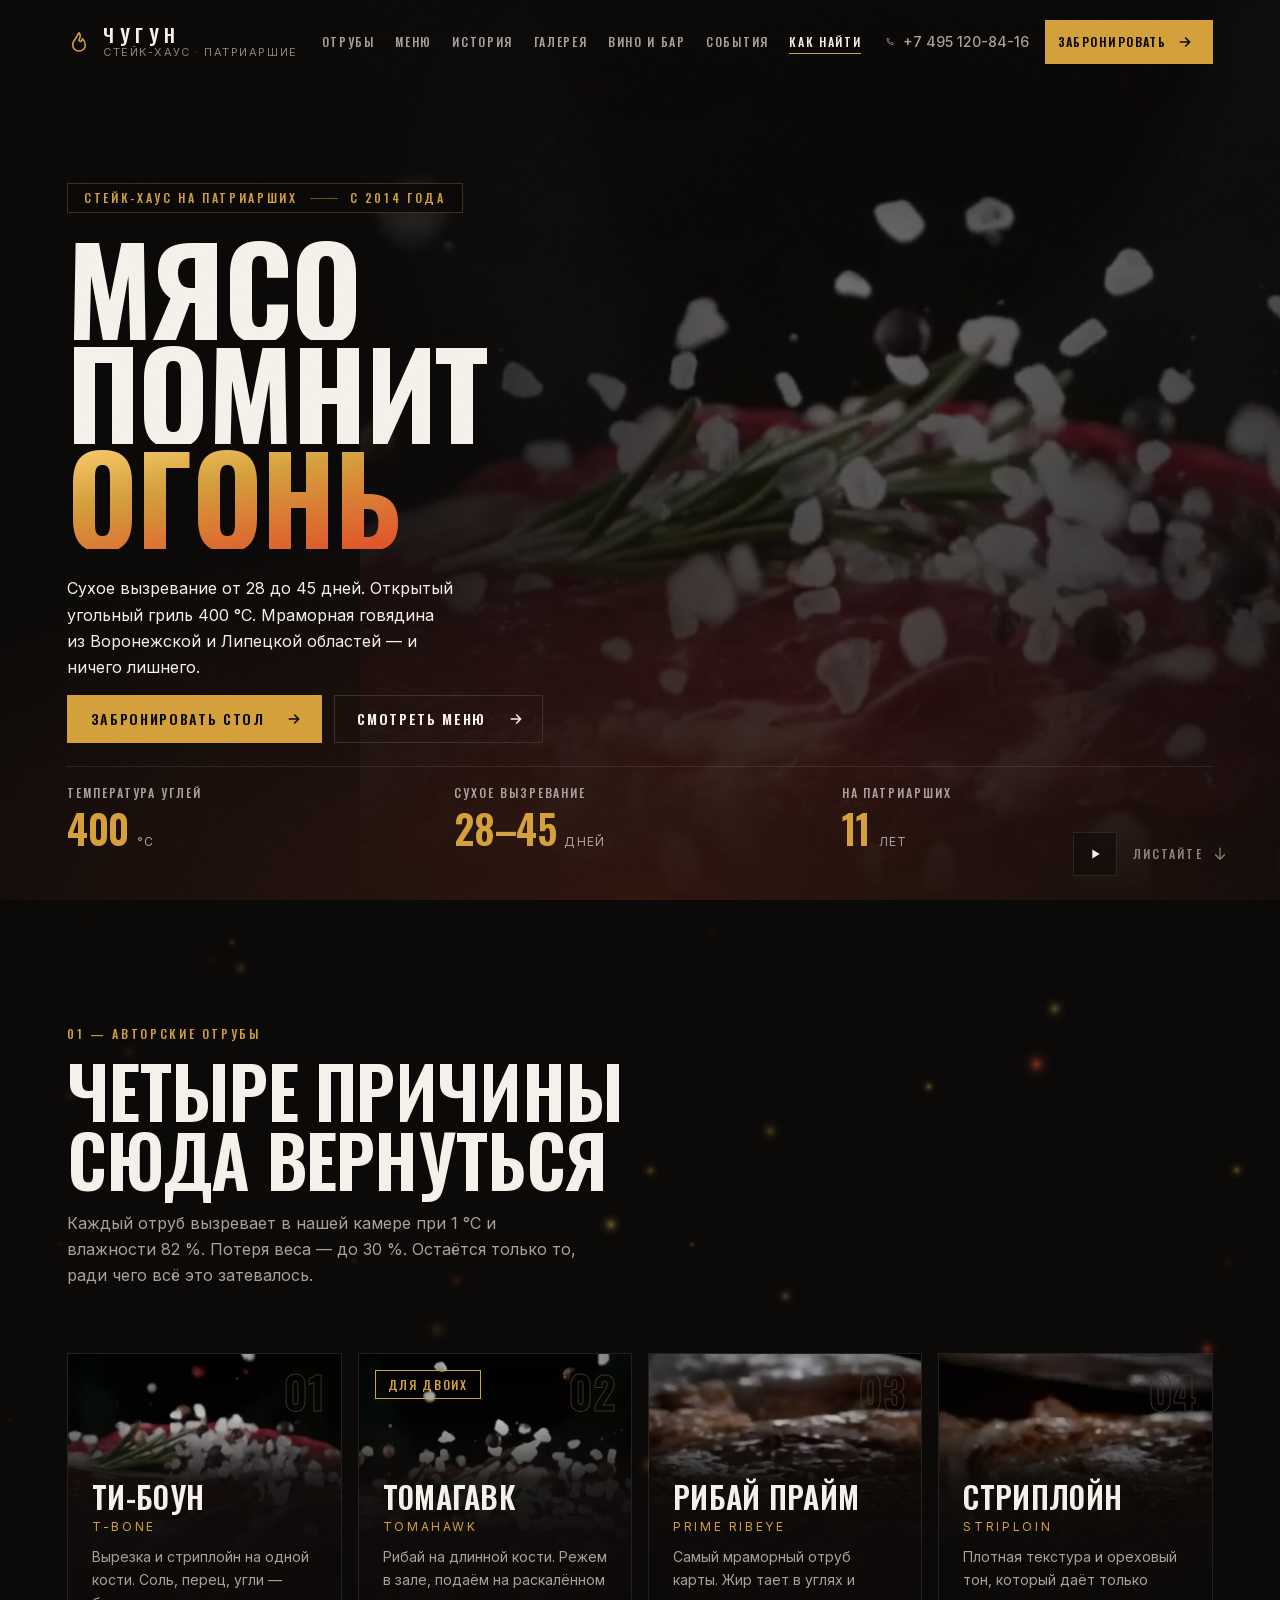
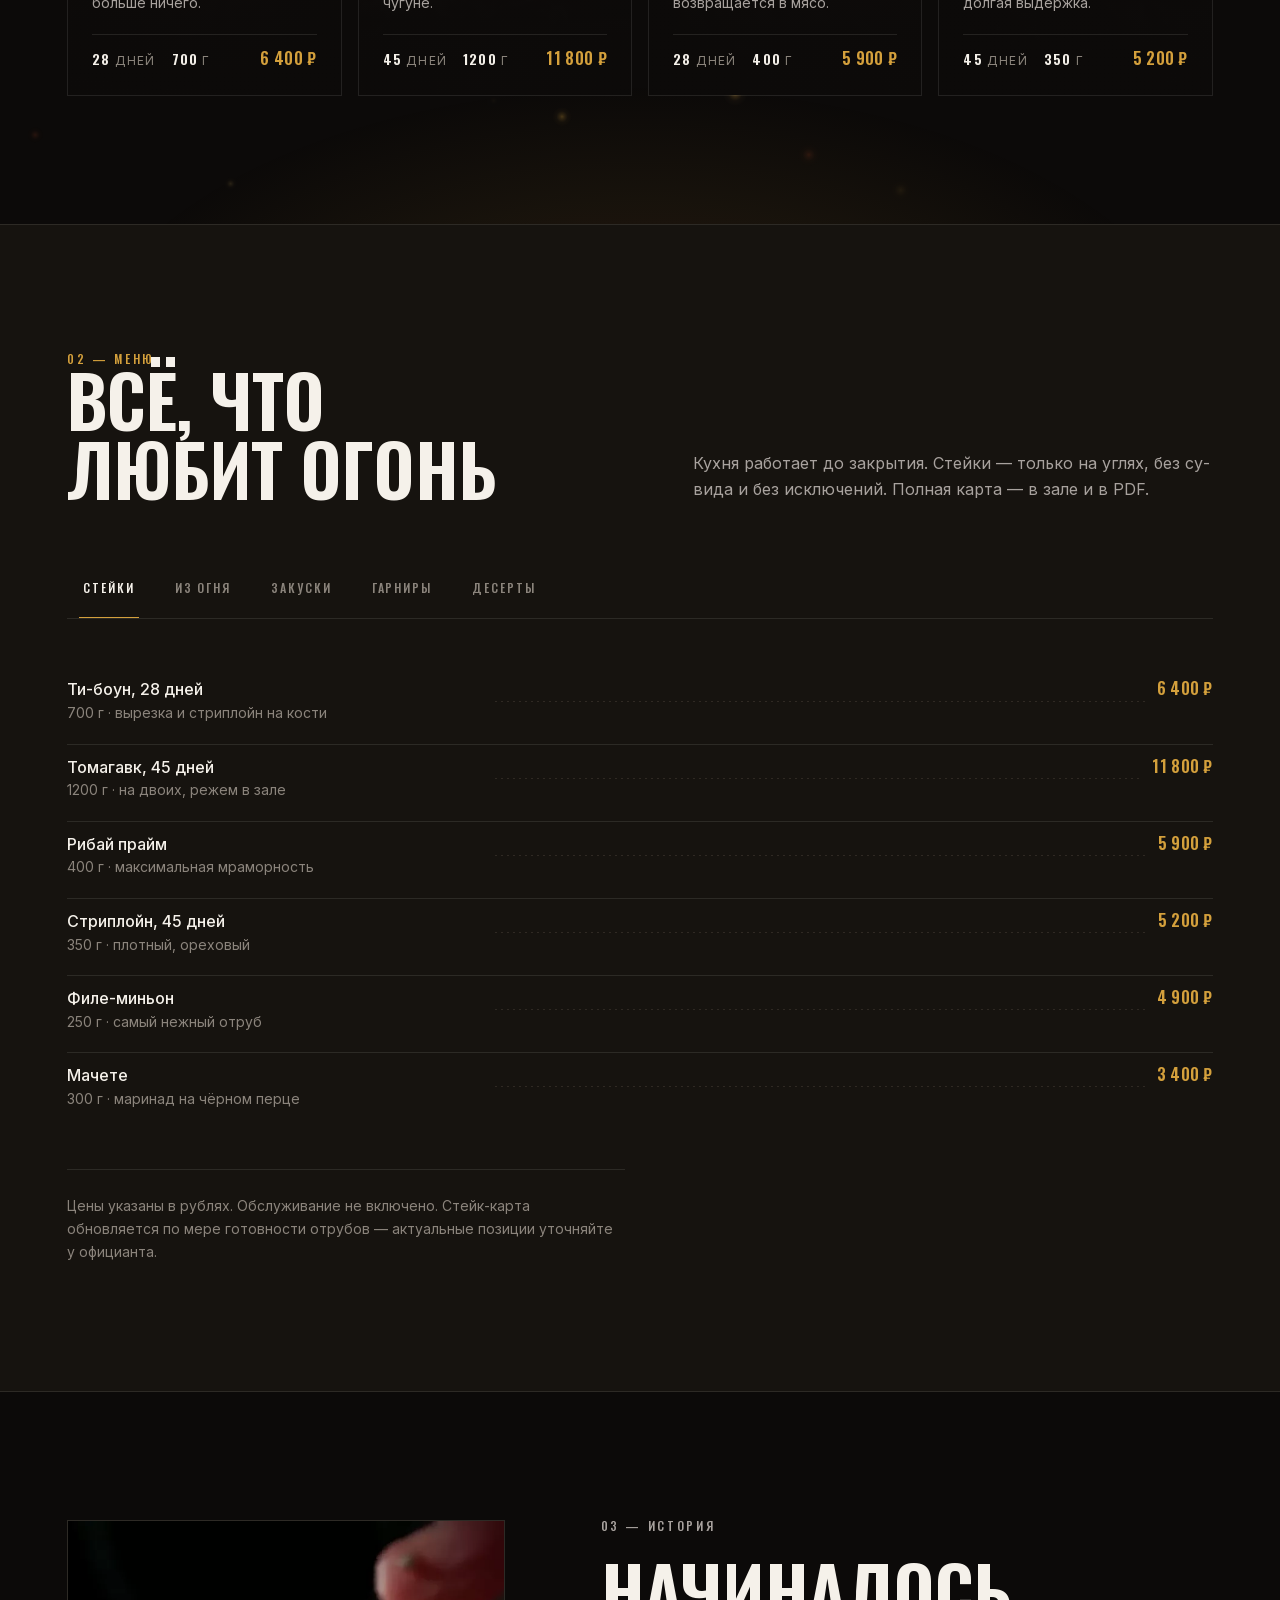
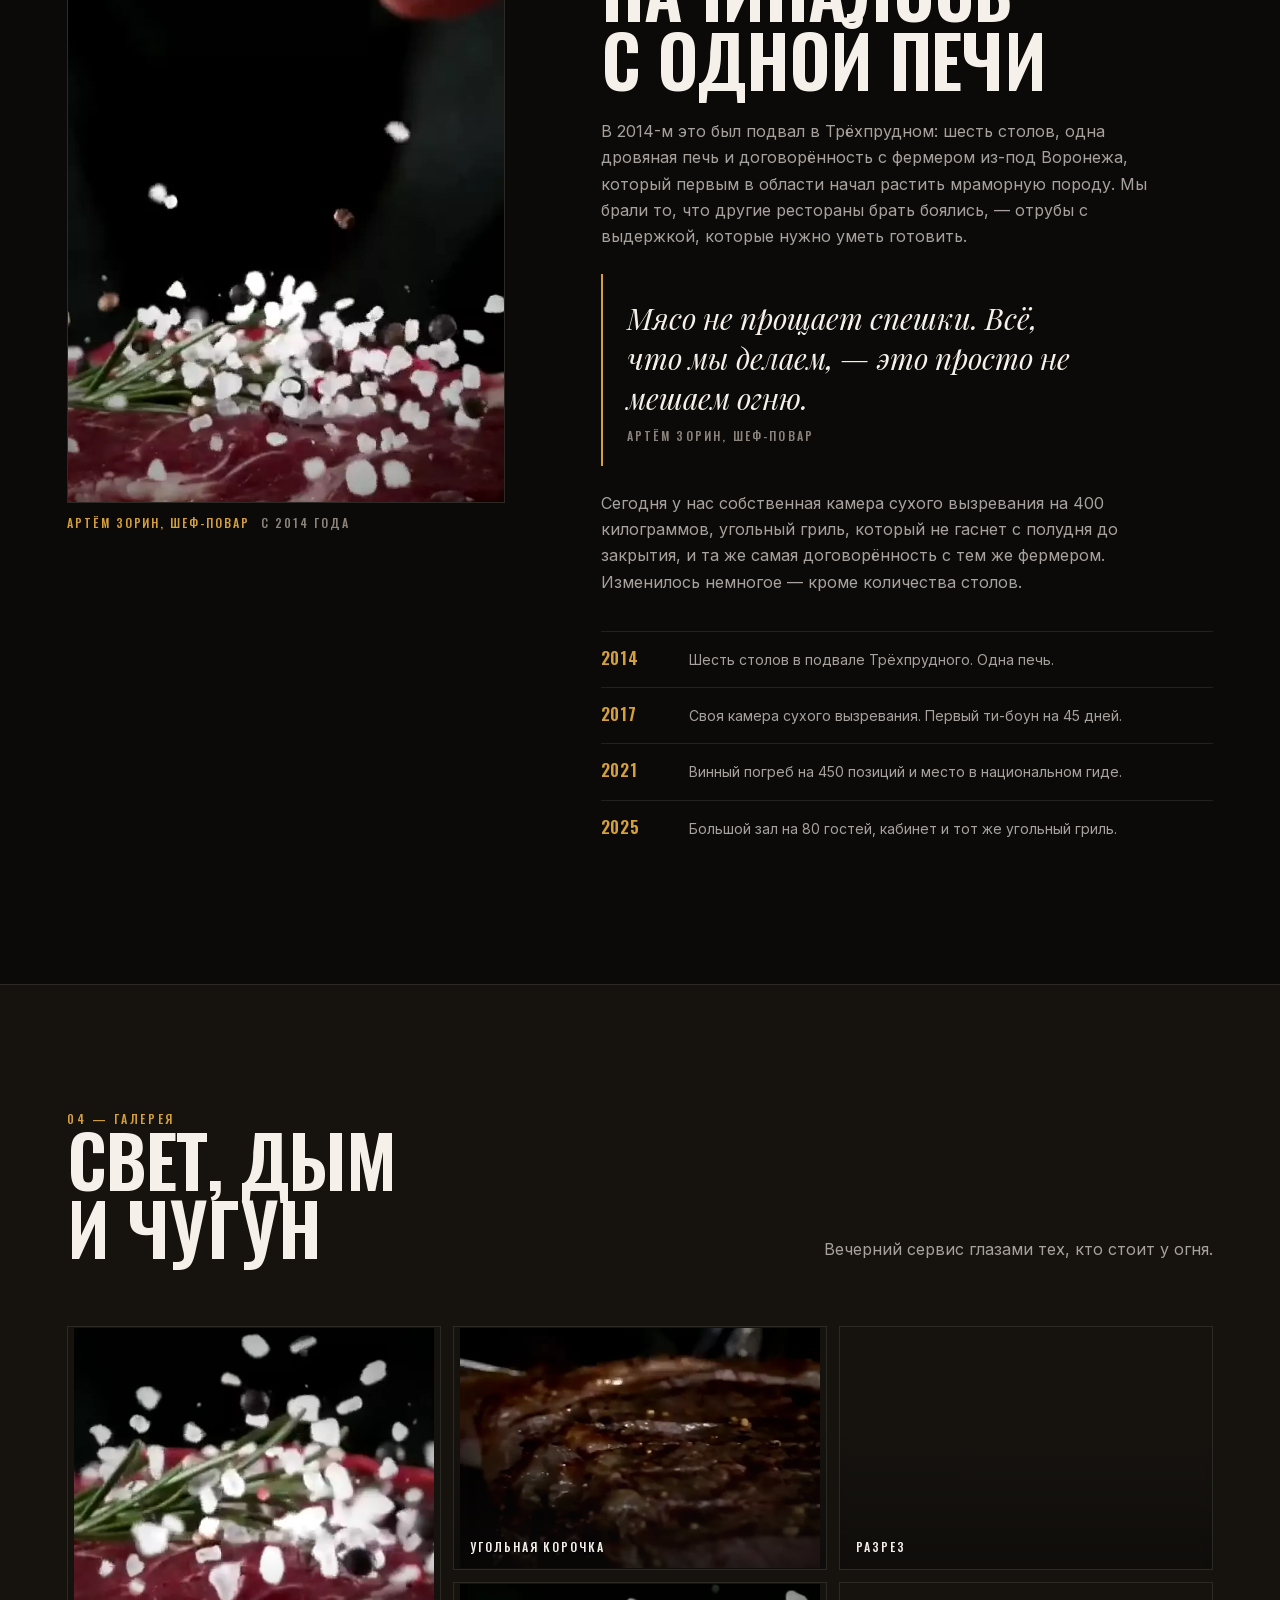
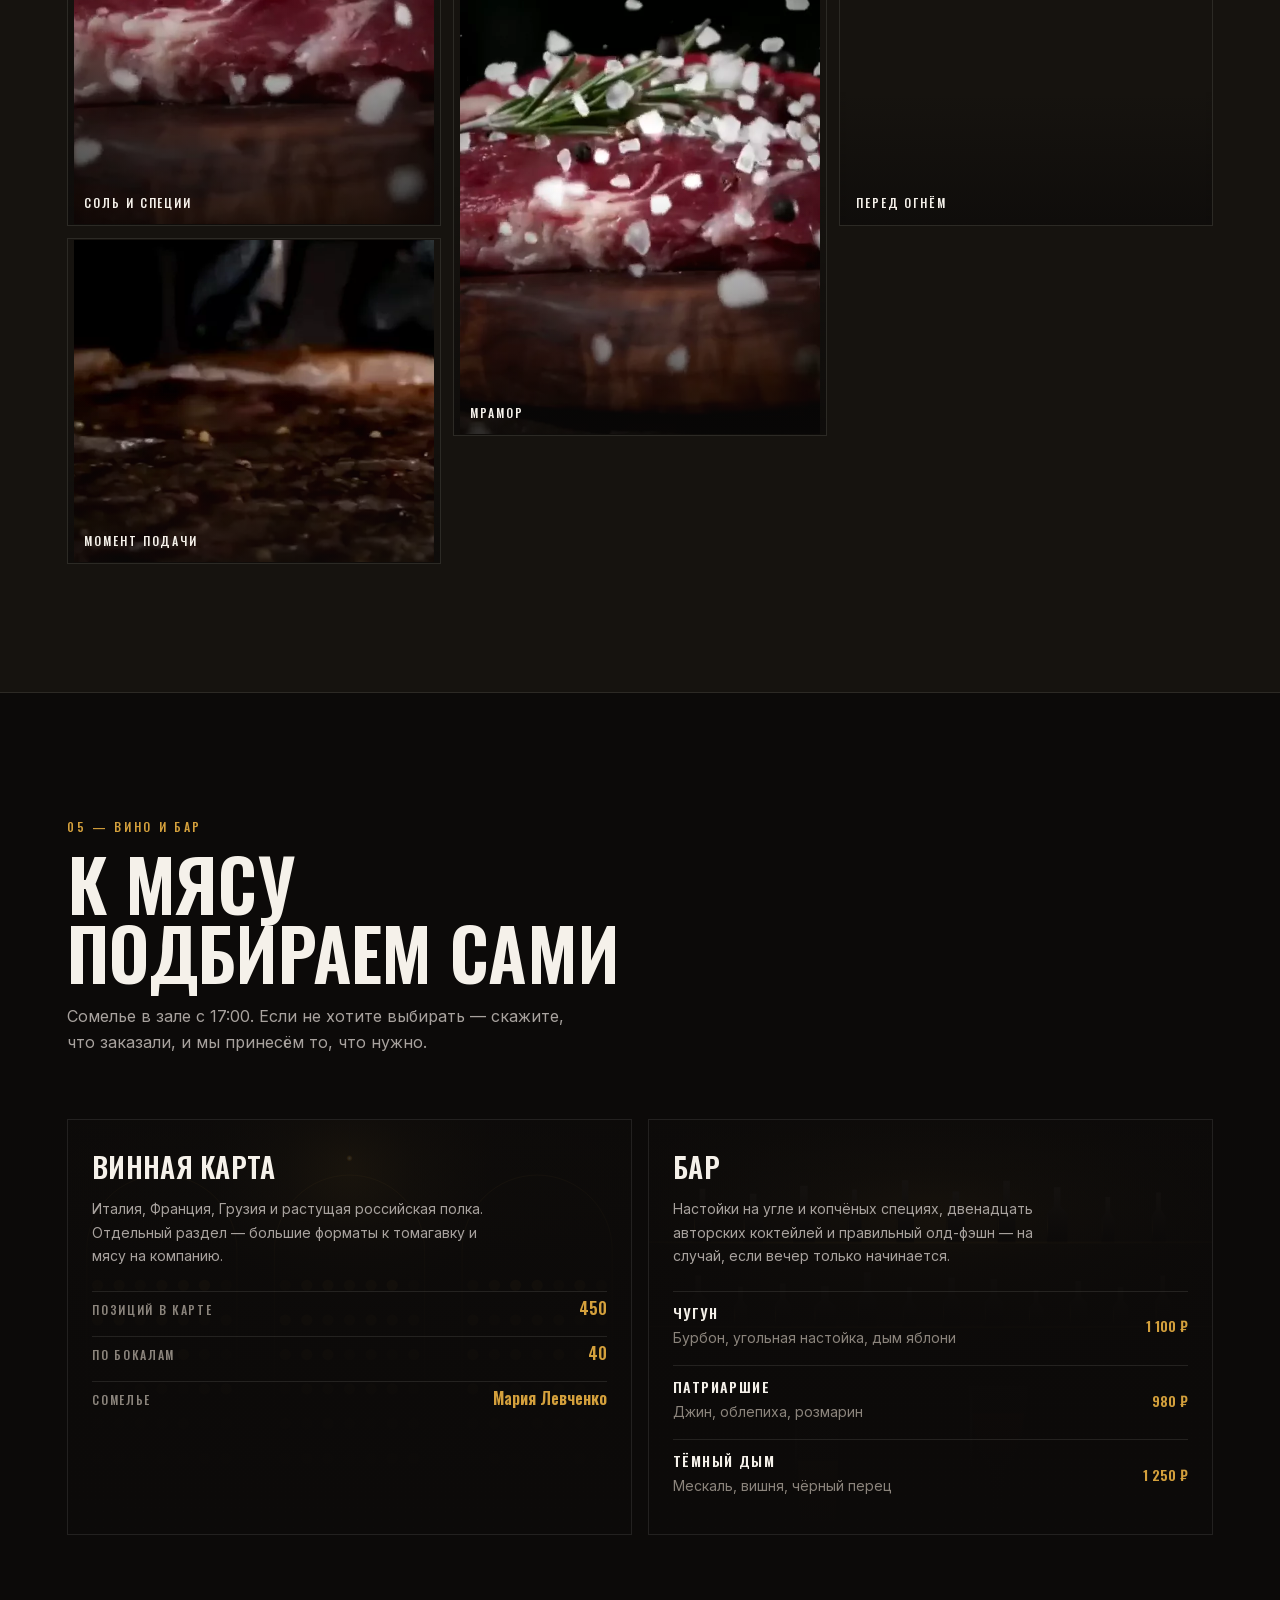
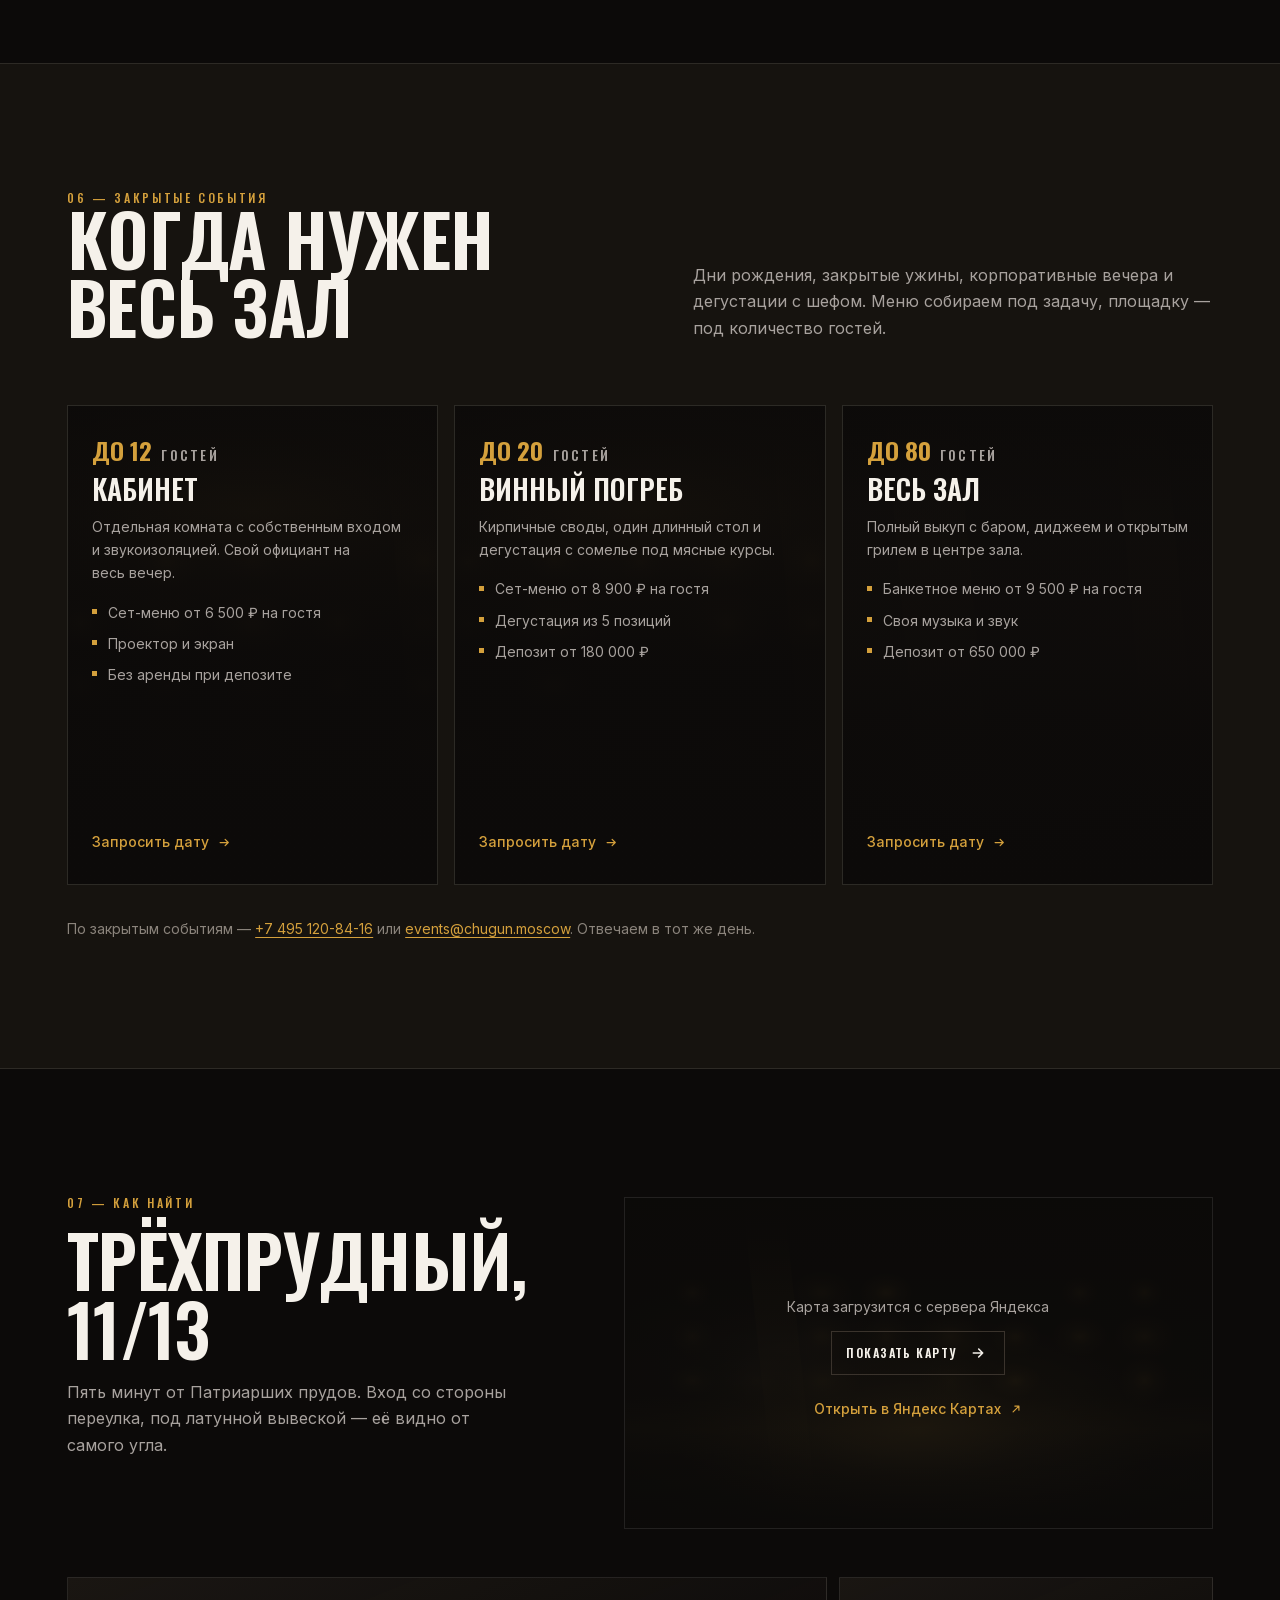
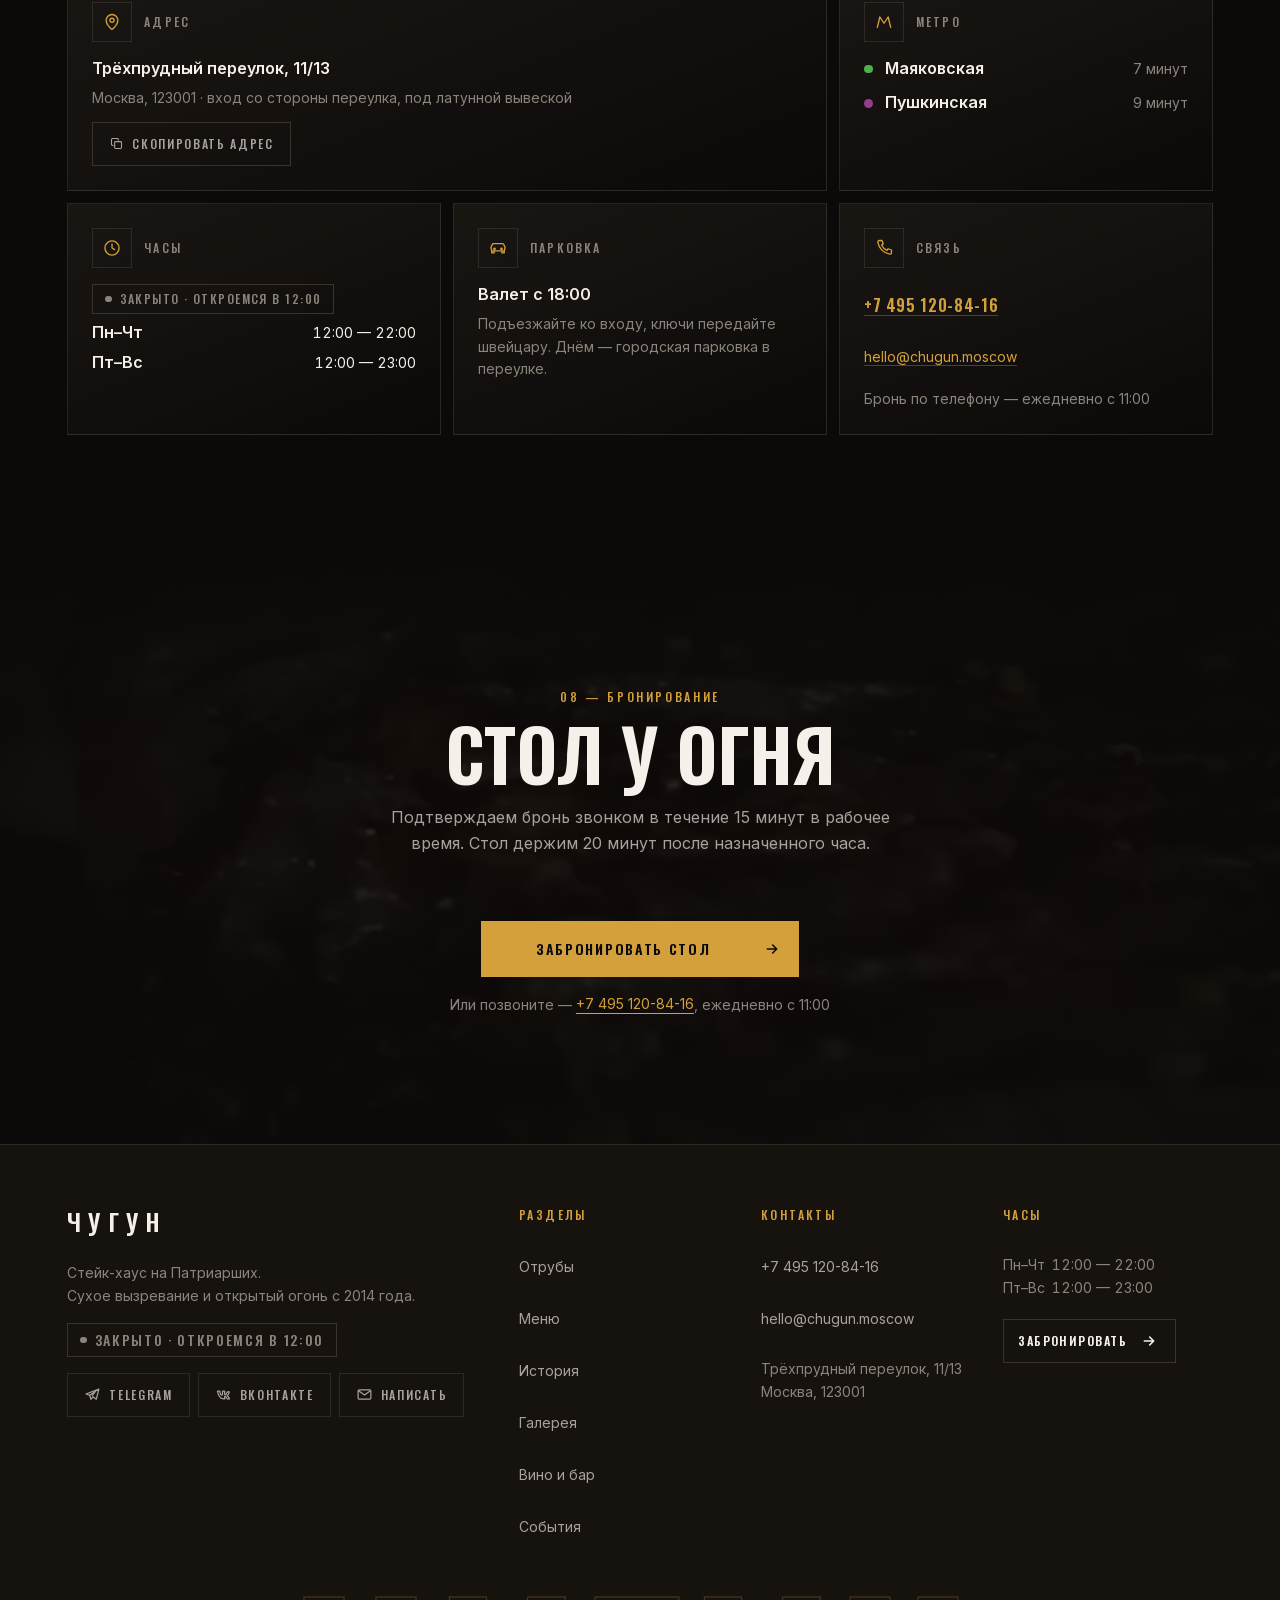
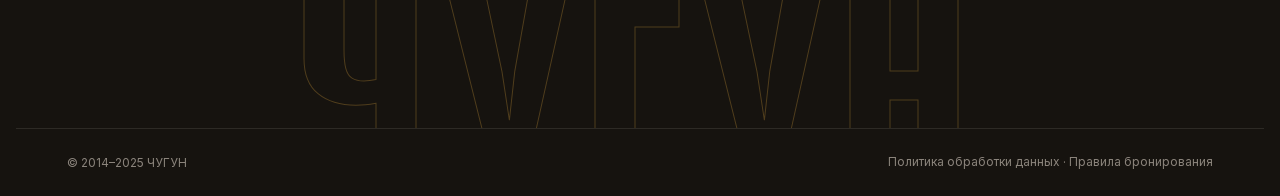
==== chugun.html @ c0f60558 "Окна открываются везде, в «Истории» — снимок Кнопка меню и «Забронировать» выглядели мёртвыми, и при" ====
<!doctype html>
<html lang="ru">
<head>
<meta charset="utf-8">
<meta name="viewport" content="width=device-width, initial-scale=1, viewport-fit=cover">
<title>ЧУГУН — стейк-хаус на Патриарших | Москва</title>
<meta name="description" content="ЧУГУН — стейк-хаус в Трёхпрудном переулке. Сухое вызревание 28–45 дней, открытый угольный гриль 400 °C, 450 позиций винной карты. Бронирование стола онлайн.">
<meta name="theme-color" content="#0C0A09">
<link rel="canonical" href="https://chugun.moscow/">

<meta property="og:type" content="restaurant">
<meta property="og:locale" content="ru_RU">
<meta property="og:site_name" content="ЧУГУН">
<meta property="og:title" content="ЧУГУН — стейк-хаус на Патриарших">
<meta property="og:description" content="Сухое вызревание 28–45 дней. Открытый угольный гриль 400 °C. Трёхпрудный переулок, 11/13.">
<meta property="og:image" content="assets/img/og-cover.jpg">
<meta property="og:image:width" content="1200">
<meta property="og:image:height" content="630">
<meta name="twitter:card" content="summary_large_image">

<link rel="icon" href="[data-uri]" type="image/svg+xml">
<link rel="apple-touch-icon" href="[data-uri]">
<style>
/* Self-hosted subsets (cyrillic, cyrillic-ext, latin, latin-ext) of Oswald, Inter,
   Playfair Display Italic. Fetched from Google Fonts, served from same origin:
   no third-party request, no render-blocking round trip. SIL Open Font License 1.1. */

/* cyrillic-ext */
@font-face {
  font-family: 'Inter';
  font-style: normal;
  font-weight: 400 600;
  font-display: swap;
  src: url("[data-uri]") format('woff2');
  unicode-range: U+0460-052F, U+1C80-1C8A, U+20B4, U+2DE0-2DFF, U+A640-A69F, U+FE2E-FE2F;
}

/* cyrillic */
@font-face {
  font-family: 'Inter';
  font-style: normal;
  font-weight: 400 600;
  font-display: swap;
  src: url("[data-uri]") format('woff2');
  unicode-range: U+0301, U+0400-045F, U+0490-0491, U+04B0-04B1, U+2116;
}

/* latin-ext */
@font-face {
  font-family: 'Inter';
  font-style: normal;
  font-weight: 400 600;
  font-display: swap;
  src: url("[data-uri]") format('woff2');
  unicode-range: U+0100-02BA, U+02BD-02C5, U+02C7-02CC, U+02CE-02D7, U+02DD-02FF, U+0304, U+0308, U+0329, U+1D00-1DBF, U+1E00-1E9F, U+1EF2-1EFF, U+2020, U+20A0-20AB, U+20AD-20C0, U+2113, U+2C60-2C7F, U+A720-A7FF;
}

/* latin */
@font-face {
  font-family: 'Inter';
  font-style: normal;
  font-weight: 400 600;
  font-display: swap;
  src: url("[data-uri]") format('woff2');
  unicode-range: U+0000-00FF, U+0131, U+0152-0153, U+02BB-02BC, U+02C6, U+02DA, U+02DC, U+0304, U+0308, U+0329, U+2000-206F, U+20AC, U+2122, U+2191, U+2193, U+2212, U+2215, U+FEFF, U+FFFD;
}

/* cyrillic-ext */
@font-face {
  font-family: 'Oswald';
  font-style: normal;
  font-weight: 400 700;
  font-display: swap;
  src: url("[data-uri]") format('woff2');
  unicode-range: U+0460-052F, U+1C80-1C8A, U+20B4, U+2DE0-2DFF, U+A640-A69F, U+FE2E-FE2F;
}

/* cyrillic */
@font-face {
  font-family: 'Oswald';
  font-style: normal;
  font-weight: 400 700;
  font-display: swap;
  src: url("[data-uri]") format('woff2');
  unicode-range: U+0301, U+0400-045F, U+0490-0491, U+04B0-04B1, U+2116;
}

/* latin-ext */
@font-face {
  font-family: 'Oswald';
  font-style: normal;
  font-weight: 400 700;
  font-display: swap;
  src: url("[data-uri]") format('woff2');
  unicode-range: U+0100-02BA, U+02BD-02C5, U+02C7-02CC, U+02CE-02D7, U+02DD-02FF, U+0304, U+0308, U+0329, U+1D00-1DBF, U+1E00-1E9F, U+1EF2-1EFF, U+2020, U+20A0-20AB, U+20AD-20C0, U+2113, U+2C60-2C7F, U+A720-A7FF;
}

/* latin */
@font-face {
  font-family: 'Oswald';
  font-style: normal;
  font-weight: 400 700;
  font-display: swap;
  src: url("[data-uri]") format('woff2');
  unicode-range: U+0000-00FF, U+0131, U+0152-0153, U+02BB-02BC, U+02C6, U+02DA, U+02DC, U+0304, U+0308, U+0329, U+2000-206F, U+20AC, U+2122, U+2191, U+2193, U+2212, U+2215, U+FEFF, U+FFFD;
}

/* cyrillic */
@font-face {
  font-family: 'Playfair Display';
  font-style: italic;
  font-weight: 400;
  font-display: swap;
  src: url("[data-uri]") format('woff2');
  unicode-range: U+0301, U+0400-045F, U+0490-0491, U+04B0-04B1, U+2116;
}

/* latin-ext */
@font-face {
  font-family: 'Playfair Display';
  font-style: italic;
  font-weight: 400;
  font-display: swap;
  src: url("[data-uri]") format('woff2');
  unicode-range: U+0100-02BA, U+02BD-02C5, U+02C7-02CC, U+02CE-02D7, U+02DD-02FF, U+0304, U+0308, U+0329, U+1D00-1DBF, U+1E00-1E9F, U+1EF2-1EFF, U+2020, U+20A0-20AB, U+20AD-20C0, U+2113, U+2C60-2C7F, U+A720-A7FF;
}

/* latin */
@font-face {
  font-family: 'Playfair Display';
  font-style: italic;
  font-weight: 400;
  font-display: swap;
  src: url("[data-uri]") format('woff2');
  unicode-range: U+0000-00FF, U+0131, U+0152-0153, U+02BB-02BC, U+02C6, U+02DA, U+02DC, U+0304, U+0308, U+0329, U+2000-206F, U+20AC, U+2122, U+2191, U+2193, U+2212, U+2215, U+FEFF, U+FFFD;
}

/* ═══════════════════════════════════════════════════════════════════════════
   ЧУГУН — стейк-хаус на Патриарших
   Dark editorial / exaggerated minimalism. One warm light source, near-black
   ground, brass and ember as the only chromatic events.
   ═══════════════════════════════════════════════════════════════════════════ */

/* ── 1. TOKENS ──────────────────────────────────────────────────────────── */
:root {
  /* surface */
  --ink:        #0C0A09;
  --coal:       #16130F;
  --smoke:      #241F1A;
  --ash:        #3A332C;
  --line:       #3A332C;
  --line-soft:  rgba(245, 241, 234, .10);

  /* content */
  --bone:       #F5F1EA;   /* 17.5:1 on --ink · 15.7:1 on --coal */
  --mute:       #A8A29E;   /*  7.8:1 on --ink ·  7.1:1 on --coal */
  --faint:      #8B847C;   /*  5.4:1 on --ink ·  5.0:1 on --coal — AA on both surfaces */

  /* accent */
  --brass:      #D4A03C;   /*  8.4:1 on --ink  */
  --brass-dim:  #A16207;
  --ember:      #E0552B;
  --ember-dim:  #8C2F14;
  --danger:     #FF6B5A;   /*  6.1:1 on --ink  */

  /* spacing — 4pt rhythm */
  --s1: .25rem;  --s2: .5rem;   --s3: .75rem;  --s4: 1rem;
  --s5: 1.5rem;  --s6: 2rem;    --s7: 3rem;    --s8: 4rem;
  --s9: 6rem;    --s10: 8rem;

  /* type */
  --f-disp: 'Oswald', 'Arial Narrow', system-ui, sans-serif;
  --f-body: 'Inter', system-ui, -apple-system, 'Segoe UI', sans-serif;
  --f-quote:'Playfair Display', Georgia, serif;

  --t-hero:   clamp(2.9rem, min(13.5vw, 13.5svh), 9rem);
  --t-h2:     clamp(2.1rem, 5.6vw, 4.6rem);
  --t-h3:     clamp(1.25rem, 2.3vw, 1.75rem);
  --t-lead:   clamp(1rem, 1.25vw, 1.175rem);
  --t-sm:     .875rem;
  --t-xs:     .75rem;

  /* layout */
  --wrap:     78rem;
  --gutter:   clamp(1rem, 4vw, 3.5rem);
  --hdr-h:    4.5rem;
  --r:        0px;

  /* motion */
  --e-out:    cubic-bezier(.16, 1, .3, 1);
  --e-in-out: cubic-bezier(.65, 0, .35, 1);
  --d-fast:   160ms;
  --d-base:   280ms;
  --d-slow:   520ms;

  /* layers */
  --z-base: 0; --z-raise: 10; --z-sticky: 40; --z-hdr: 100; --z-modal: 1000;
}

/* ── 2. RESET ───────────────────────────────────────────────────────────── */
*, *::before, *::after { box-sizing: border-box }
* { margin: 0 }

html {
  background: var(--ink);
  -webkit-text-size-adjust: 100%;
  scroll-behavior: smooth;
  scroll-padding-top: calc(var(--hdr-h) + var(--s5));
}
@media (prefers-reduced-motion: reduce) { html { scroll-behavior: auto } }

/* Серая вспышка iOS поверх собственных состояний нажатия не нужна */
a, button, [role="tab"], label, summary { -webkit-tap-highlight-color: transparent }

body {
  min-height: 100dvh;
  background: var(--ink);
  color: var(--bone);
  font: 400 1rem/1.65 var(--f-body);
  font-synthesis-weight: none;
  text-rendering: optimizeLegibility;
  -webkit-font-smoothing: antialiased;
  overflow-x: hidden;
}

/* Браузер без поддержки <dialog> показывает его как обычный блок —
   содержимое окна висело бы прямо в странице. */
dialog:not([open]) { display: none }

/* Запасной режим, когда showModal() не сработал: окно открыто атрибутом,
   модальности нет, ::backdrop не рисуется. Подложку даём огромной тенью —
   это дешевле лишнего элемента и не создаёт своего слоя. */
dialog.dlg--plain {
  position: fixed; z-index: var(--z-modal);
  box-shadow: 0 0 0 100vmax rgba(6, 5, 4, .92);
}
.mnav.dlg--plain { inset: 0; max-width: none; max-height: none }
.book.dlg--plain { inset: 0 0 0 auto }
.lb.dlg--plain   { inset: 0; margin: auto }

/* component display rules must never outrank the hidden attribute */
[hidden] { display: none !important }

img, svg, video { display: block; max-width: 100% }
img { height: auto; background: var(--coal) }
button, input, select, textarea { font: inherit; color: inherit }
button { background: none; border: 0; cursor: pointer }
a { color: inherit; text-decoration: none }
ul, ol { list-style: none; padding: 0 }
h1, h2, h3 { font-weight: 600; line-height: 1.04; text-wrap: balance }
p { text-wrap: pretty }

:focus-visible {
  outline: 2px solid var(--brass);
  outline-offset: 3px;
  border-radius: 1px;
}

.vh {
  position: absolute; width: 1px; height: 1px; padding: 0;
  margin: -1px; overflow: hidden; clip-path: inset(50%); white-space: nowrap;
}

.skip {
  position: fixed; inset-inline-start: var(--s4); top: -100%;
  z-index: calc(var(--z-modal) + 1);
  display: inline-flex; align-items: center; min-height: 2.75rem;
  padding: var(--s3) var(--s5);
  background: var(--brass); color: var(--ink);
  font: 600 var(--t-sm)/1 var(--f-body);
  transition: top var(--d-fast) var(--e-out);
}
.skip:focus { top: var(--s4) }

.tnum { font-variant-numeric: tabular-nums; font-feature-settings: 'tnum' 1 }

/* film grain — one 64px tile, composited, never repainted */
.grain {
  position: fixed; inset: 0; z-index: var(--z-sticky);
  pointer-events: none;
  background-image: url("[data-uri]");
  background-size: 128px 128px;
  opacity: .035;
  mix-blend-mode: overlay;
}

/* ── 3. REVEAL ──────────────────────────────────────────────────────────── */
/* Hidden only while JS is live AND has not yet handed over to GSAP.
   .rv-fallback (head timer) and reduced-motion both restore the final state. */
.js .rv,
.js .rv-s      { opacity: 0 }
.js .rv-l span { display: inline-block; transform: translateY(105%) }
.js .rv-l      { overflow: hidden; display: block }

.js.rv-fallback .rv,
.js.rv-fallback .rv-s      { opacity: 1 }
.js.rv-fallback .rv-l span { transform: none }

@media (prefers-reduced-motion: reduce) {
  .js .rv, .js .rv-s      { opacity: 1 !important }
  .js .rv-l span          { transform: none !important }
}

/* ── 4. PRIMITIVES ──────────────────────────────────────────────────────── */
.wrap {
  width: 100%; max-width: var(--wrap);
  margin-inline: auto;
  padding-inline: var(--gutter);
}

.kicker {
  display: flex; align-items: center; gap: var(--s3);
  font: 500 var(--t-xs)/1 var(--f-disp);
  letter-spacing: .22em; text-transform: uppercase;
  color: var(--brass);
}
.kicker { flex-wrap: wrap }
.kicker i {
  flex: 0 0 auto; width: 1.75rem; height: 1px;
  background: currentColor; opacity: .5;
}
@media (max-width: 30em) { .kicker i { display: none } }

.btn {
  /* Кнопка ведёт себя так: в покое — текст и стрелка справа; при наведении
     из центра разрастается круг и заливает кнопку, текст уезжает вправо,
     правая стрелка улетает за край, а слева влетает вторая. Углы за то же
     время скругляются. Стрелки рисует один слой с двумя масками — так их
     цвет всегда равен currentColor и меняется вместе с текстом. */
  --btn-bg: var(--brass); --btn-fg: var(--ink); --btn-bd: var(--brass);
  /* Цвет текста при наведении НЕ меняется, и это не лень, а замер.
     Если текст перекрашивать навстречу заливке, на стыке неизбежно
     ловится кадр, где он уже светлый, а фон ещё нет (или наоборот):
     замерено 1.1–2.4:1 на протяжении ~100 мс. Поэтому цвет заливки
     подобран так, чтобы тот же текст читался и до, и во время, и после:
     тёмная надпись — светлая заливка, светлая надпись — тёмная. */
  --btn-fill: var(--bone);           /* цвет круга, заливающего кнопку */
  --btn-r-on: 12px;                  /* скругление под курсором */
  --btn-blob: 34rem;                 /* круг в конце — с запасом на диагональ */
  --btn-shift: .6rem;                /* разбег текста */
  --btn-pad-i: var(--s6);
  --arrow: url("data:image/svg+xml,%3Csvg xmlns='http://www.w3.org/2000/svg' viewBox='0 0 24 24' fill='none' stroke='%23000' stroke-width='2.4' stroke-linecap='round' stroke-linejoin='round'%3E%3Cpath d='M5 12h14M13 6l6 6-6 6'/%3E%3C/svg%3E");

  position: relative; isolation: isolate; overflow: hidden;
  display: inline-flex; align-items: center; justify-content: center; gap: var(--s2);
  min-height: 3rem;
  padding: var(--s3) calc(var(--btn-pad-i) + .9rem) var(--s3) var(--btn-pad-i);
  border: 1px solid var(--btn-bd); border-radius: var(--r);
  background: var(--btn-bg); color: var(--btn-fg);
  font: 600 var(--t-sm)/1 var(--f-disp);
  letter-spacing: .12em; text-transform: uppercase;
  cursor: pointer;
  /* Цвет текста ждёт 90 мс: к этому моменту круг уже накрыл центр кнопки,
     и надпись не успевает побыть светлой на ещё латунном фоне. */
  transition: border-color 600ms cubic-bezier(.23, 1, .32, 1),
              border-radius 600ms cubic-bezier(.23, 1, .32, 1),
              background var(--d-base) var(--e-out),
              transform var(--d-fast) var(--e-out);
}

/* круг-заливка */
.btn::before {
  content: ''; position: absolute; z-index: 0;
  top: 50%; left: 50%;
  width: var(--btn-blob); height: var(--btn-blob);
  margin: calc(var(--btn-blob) / -2) 0 0 calc(var(--btn-blob) / -2);
  border-radius: 50%;
  background: var(--btn-fill);
  opacity: 0;
  /* масштаб, а не ширина с высотой: раскладку это не трогает вовсе */
  transform: scale(.03);
  transition: transform 800ms cubic-bezier(.19, 1, .22, 1),
              opacity 800ms cubic-bezier(.19, 1, .22, 1);
  pointer-events: none;
}

/* две стрелки одним слоем: маска слева и маска справа */
.btn::after {
  content: ''; position: absolute; z-index: 2; inset: 0;
  background: currentColor;
  -webkit-mask-image: var(--arrow), var(--arrow);
          mask-image: var(--arrow), var(--arrow);
  -webkit-mask-repeat: no-repeat, no-repeat;
          mask-repeat: no-repeat, no-repeat;
  -webkit-mask-size: 1rem 1rem, 1rem 1rem;
          mask-size: 1rem 1rem, 1rem 1rem;
  -webkit-mask-position: -25% 50%, calc(100% - 1.15rem) 50%;
          mask-position: -25% 50%, calc(100% - 1.15rem) 50%;
  transition: -webkit-mask-position 800ms cubic-bezier(.34, 1.56, .64, 1),
                      mask-position 800ms cubic-bezier(.34, 1.56, .64, 1),
              opacity var(--d-fast) var(--e-out);
  pointer-events: none;
}

.btn__t, .btn__label {
  position: relative; z-index: 1;
  display: inline-block;
  transform: translateX(calc(var(--btn-shift) * -1));
  transition: transform 800ms var(--e-out);
}

.btn:is(:hover, :focus-visible) {
  /* рамку красим в цвет заливки, а не прячем: фон кнопки лежит под
     прозрачной рамкой, и от латунной кнопки оставалось кольцо */
  border-color: var(--btn-fill);
  border-radius: var(--btn-r-on);
}
.btn:is(:hover, :focus-visible)::before { transform: scale(1); opacity: 1 }
.btn:is(:hover, :focus-visible)::after {
  -webkit-mask-position: 1.15rem 50%, 125% 50%;
          mask-position: 1.15rem 50%, 125% 50%;
}
.btn:is(:hover, :focus-visible) :is(.btn__t, .btn__label) {
  transform: translateX(var(--btn-shift));
}
.btn:active { transform: scale(.96) }

/* «Назад» смотрит в другую сторону: зеркалим слой со стрелками
   и меняем знак разбега */
.btn--back::after { transform: scaleX(-1) }
.btn--back .btn__t { transform: translateX(var(--btn-shift)) }
.btn--back:is(:hover, :focus-visible) .btn__t { transform: translateX(calc(var(--btn-shift) * -1)) }

.btn--ghost {
  --btn-bg: transparent; --btn-fg: var(--bone); --btn-bd: var(--ash);
  /* тёмный уголь под светлой надписью: 7.9:1 в конце, ниже 7.3:1 не опускается */
  --btn-fill: #7A3418; --btn-bd-on: var(--brass);
}
.btn--ghost:is(:hover, :focus-visible) { border-color: var(--btn-bd-on) }
.btn--sm  { --btn-pad-i: var(--s5); min-height: 2.75rem; padding-block: var(--s2); font-size: var(--t-xs) }
.btn--lg  { --btn-pad-i: var(--s8); min-height: 3.5rem; padding-block: var(--s4); font-size: var(--t-sm) }
.btn--block { width: 100% }
.btn[aria-disabled="true"], .btn:disabled { opacity: .45; cursor: not-allowed }
/* пока идёт отправка, стрелки мешают спиннеру */
.btn.is-busy::after { opacity: 0 }

.lnk {
  display: inline-flex; align-items: center; gap: var(--s2);
  min-height: 2.75rem;
  color: var(--brass);
  font: 500 var(--t-sm)/1 var(--f-body);
  transition: gap var(--d-base) var(--e-out), color var(--d-base) var(--e-out);
}
.lnk:hover { gap: var(--s3); color: #E8B558 }
.lnk svg { flex: 0 0 auto }

/* ── 5. HEADER ──────────────────────────────────────────────────────────── */
.hdr {
  position: fixed; inset: 0 0 auto; z-index: var(--z-hdr);
  padding-top: env(safe-area-inset-top);
  background: transparent;
  border-bottom: 1px solid transparent;
  transition: background var(--d-base) var(--e-out),
              border-color var(--d-base) var(--e-out),
              backdrop-filter var(--d-base) var(--e-out);
}
.hdr--solid {
  background: rgba(12, 10, 9, .88);
  border-bottom-color: var(--line-soft);
  backdrop-filter: blur(14px) saturate(120%);
}
.hdr__in {
  display: flex; align-items: center; gap: var(--s5);
  max-width: var(--wrap); margin-inline: auto;
  min-height: var(--hdr-h);
  padding-inline: var(--gutter);
}

.logo { display: flex; align-items: center; gap: var(--s3); flex: 0 0 auto; padding-block: var(--s2) }
/* На 320 px логотип с бургером не оставляли места под поле: подпись
   набрана в разрядку, и она же первой отдаёт миллиметры. */
@media (max-width: 23em) {
  .hdr__in { gap: var(--s3) }
  .logo__sub { letter-spacing: .07em }
  .logo__name { letter-spacing: .22em }
}
.logo__mark { color: var(--brass); transition: transform var(--d-slow) var(--e-out) }
.logo:hover .logo__mark { transform: rotate(-8deg) scale(1.06) }
.logo__txt { display: flex; flex-direction: column; gap: 2px }
.logo__name {
  font: 600 1.15rem/1 var(--f-disp);
  letter-spacing: .3em; text-transform: uppercase;
}
.logo__sub {
  font: 400 .6875rem/1 var(--f-body);
  letter-spacing: .14em; text-transform: uppercase; color: var(--faint);
}

.nav { display: none; gap: clamp(var(--s3), 1.6vw, var(--s5)); margin-inline-start: auto }
.nav a {
  position: relative;
  font: 500 var(--t-xs)/1 var(--f-disp);
  letter-spacing: .14em; text-transform: uppercase;
  color: var(--mute);
  padding-block: var(--s3);
  white-space: nowrap;
  transition: color var(--d-base) var(--e-out);
}
.nav a::after {
  content: ''; position: absolute; inset-inline: 0; bottom: .35rem; height: 1px;
  background: var(--brass);
  transform: scaleX(0); transform-origin: left;
  transition: transform var(--d-base) var(--e-out);
}
.nav a:hover, .nav a[aria-current="true"] { color: var(--bone) }
.nav a:hover::after, .nav a[aria-current="true"]::after { transform: scaleX(1) }

/* Свободное место в шапке достаётся правому краю. Сбрасывать этот отступ
   в пользу .nav можно только там, где .nav видна: селектор по соседству
   срабатывает и на скрытой навигации, и на телефоне бургер из-за этого
   оставался висеть сразу за логотипом, в 76 px от правого края. */
.hdr__act { display: flex; align-items: center; gap: var(--s4); margin-inline-start: auto }
@media (min-width: 56em) { .nav ~ .hdr__act { margin-inline-start: 0 } }
.hdr__tel {
  display: none; align-items: center; gap: var(--s2);
  font: 500 var(--t-sm)/1 var(--f-body);
  white-space: nowrap;
  color: var(--mute);
  transition: color var(--d-base) var(--e-out);
}
.hdr__tel:hover { color: var(--brass) }
.hdr__act .btn { display: none }

.burger {
  display: grid; place-items: center;
  width: 2.75rem; height: 2.75rem;
  color: var(--bone);
}
.burger__box { display: grid; gap: 5px; width: 22px }
.burger__box i {
  height: 1.5px; background: currentColor;
  transition: transform var(--d-base) var(--e-out), opacity var(--d-fast) linear;
}
.burger[aria-expanded="true"] i:nth-child(1) { transform: translateY(6.5px) rotate(45deg) }
.burger[aria-expanded="true"] i:nth-child(2) { opacity: 0 }
.burger[aria-expanded="true"] i:nth-child(3) { transform: translateY(-6.5px) rotate(-45deg) }

/* ── 6. MOBILE NAV ──────────────────────────────────────────────────────── */
.mnav {
  width: 100%; max-width: none; height: 100dvh; max-height: none;
  margin: 0; padding: 0; border: 0;
  background: var(--ink); color: var(--bone);
  overflow: auto; overscroll-behavior: contain;
}
.mnav::backdrop { background: rgba(12, 10, 9, .9) }

.mnav__in {
  display: flex; flex-direction: column; min-height: 100dvh;
  padding: calc(var(--s5) + env(safe-area-inset-top)) var(--gutter)
           calc(var(--s7) + env(safe-area-inset-bottom));
}
.mnav__x {
  align-self: flex-end;
  display: grid; place-items: center;
  width: 2.75rem; height: 2.75rem; color: var(--bone);
}
.mnav__list { display: flex; flex-direction: column; margin-block: var(--s6) auto }
.mnav__list a {
  display: flex; align-items: baseline; gap: var(--s4);
  padding-block: var(--s4);
  border-bottom: 1px solid var(--line-soft);
  font: 600 clamp(1.75rem, 8vw, 2.5rem)/1 var(--f-disp);
  letter-spacing: .02em; text-transform: uppercase;
  transition: color var(--d-base) var(--e-out), padding-inline-start var(--d-base) var(--e-out);
}
.mnav__list a:hover { color: var(--brass); padding-inline-start: var(--s2) }
.mnav__list em {
  font: 400 var(--t-xs)/1 var(--f-body);
  font-style: normal; letter-spacing: .1em; color: var(--brass);
}
.mnav__foot { display: grid; gap: var(--s4); margin-top: var(--s7) }
.mnav__tel {
  font: 600 1.25rem/1 var(--f-disp); letter-spacing: .06em; color: var(--brass);
}
.mnav__foot p { font-size: var(--t-sm); color: var(--faint) }

/* ── 7. HERO ────────────────────────────────────────────────────────────── */
.hero {
  position: relative; isolation: isolate;
  min-height: 100svh;
  display: flex; flex-direction: column; justify-content: flex-end;
  padding-block: calc(var(--hdr-h) + var(--s6)) var(--s7);
  overflow: hidden;
}
/* Съёмка идёт двумя кадрировками: широкой для десктопа и вертикальной
   для телефона. Постер грузится сразу и остаётся LCP, видео встаёт
   поверх него только когда действительно заиграло. */
.hero__media { position: absolute; inset: 0; z-index: -2; overflow: hidden; will-change: transform }
.hero__bg, .hero__vid {
  position: absolute; inset: 0;
  width: 100%; height: 100%;
  object-fit: cover; object-position: 50% 62%;
}
.hero__vid { opacity: 0; transition: opacity 700ms var(--e-out) }
.hero__vid.is-on { opacity: 1 }

.hero__veil {
  position: absolute; inset: 0; z-index: -1;
  /* На телефоне текст ложится прямо на кадр, а мясо и соль — самые светлые
     его участки. Затемнение усилено именно в зоне текста: замерено, что
     иначе лид-абзац не добирает 4.5:1. Верхняя треть остаётся открытой. */
  background:
    radial-gradient(120% 70% at 50% 100%, rgba(224, 85, 43, .14), transparent 60%),
    linear-gradient(to bottom,
      rgba(12,10,9,.80) 0%,
      rgba(12,10,9,.32) 20%,
      rgba(12,10,9,.72) 40%,
      rgba(12,10,9,.93) 56%,
      rgba(12,10,9,.97) 76%,
      var(--ink) 100%);
}
.hero__in {
  width: 100%; max-width: var(--wrap); margin-inline: auto;
  padding-inline: var(--gutter);
  display: grid; gap: clamp(var(--s3), 1.6svh, var(--s5));
}
/* Китикер — единственная строка, которая попадает на светлый срез мяса
   во втором акте ролика. Затемнять ради неё весь кадр расточительно,
   поэтому у неё своя подложка: замерено 2.06:1 без неё. */
.hero .kicker {
  justify-self: start;
  padding: var(--s2) var(--s4);
  /* сплошная заливка, а не backdrop-filter: на него нельзя опираться ради
     контраста — поддержка неровная, и поверх слоя с отрицательным z-index
     он композитится неверно */
  background: rgba(12, 10, 9, .88);
  border: 1px solid rgba(212, 160, 60, .26);
}

.hero__h {
  font-family: var(--f-disp);
  font-size: var(--t-hero); font-weight: 700;
  line-height: .86; letter-spacing: -.015em; text-transform: uppercase;
  margin-block: var(--s2) var(--s3);
}
.hero__h .hot {
  color: transparent;
  background: linear-gradient(170deg, #F7C96B 4%, var(--brass) 38%, var(--ember) 96%);
  -webkit-background-clip: text; background-clip: text;
}
.hero__lead {
  max-width: 44ch;
  font-size: var(--t-lead);
  /* поверх съёмки вторичный серый не добирает 4.5:1 ни при каком затемнении —
     текст на фото идёт полной яркостью */
  color: var(--bone);
}
.hero__cta { display: flex; flex-wrap: wrap; gap: var(--s3) }

.hero__stats {
  display: grid; grid-template-columns: repeat(auto-fit, minmax(8.5rem, 1fr));
  gap: var(--s4);
  margin-top: var(--s2); padding-top: clamp(var(--s3), 2svh, var(--s5));
  border-top: 1px solid var(--line-soft);
}
.hero__stats dt {
  font: 500 var(--t-xs)/1.3 var(--f-disp);
  letter-spacing: .16em; text-transform: uppercase; color: var(--mute);
  margin-bottom: var(--s2);
}
.hero__stats dd { display: flex; align-items: baseline; gap: var(--s2) }
.hero__stats b {
  font: 600 clamp(1.5rem, 3.4vw, 2.5rem)/1 var(--f-disp);
  color: var(--brass); letter-spacing: -.01em;
}
.hero__stats span { font-size: var(--t-xs); color: var(--mute); text-transform: uppercase; letter-spacing: .1em }

.hero__tools {
  position: absolute; inset-block-end: var(--s5); inset-inline-end: var(--gutter);
  display: flex; align-items: center; gap: var(--s4);
}
.hero__motion {
  display: grid; place-items: center; flex: 0 0 auto;
  width: 2.75rem; height: 2.75rem;
  border: 1px solid var(--line-soft);
  background: rgba(12, 10, 9, .55);
  color: var(--bone);
  backdrop-filter: blur(6px);
  transition: border-color var(--d-base) var(--e-out), color var(--d-base) var(--e-out),
              background var(--d-base) var(--e-out);
}
.hero__motion:hover { border-color: var(--brass); color: var(--brass); background: rgba(12, 10, 9, .8) }
.hero__motion .ic-pause, .hero__motion .ic-play { display: none }
.hero__motion[data-state="playing"] .ic-pause { display: block }
.hero__motion[data-state="paused"]  .ic-play  { display: block }

.hero__scroll {
  display: none; align-items: center; gap: var(--s2);
  font: 500 var(--t-xs)/1 var(--f-disp);
  letter-spacing: .18em; text-transform: uppercase; color: var(--faint);
  min-height: 2.75rem;
}
.hero__scroll:hover { color: var(--brass) }
.hero__scroll svg { animation: nudge 2.4s var(--e-in-out) infinite }
@keyframes nudge { 0%,100% { transform: translateY(0) } 50% { transform: translateY(5px) } }
@media (prefers-reduced-motion: reduce) { .hero__scroll svg { animation: none } }

/* на низких экранах (iPhone SE и подобные) первый экран поджимается,
   чтобы строка с цифрами не уезжала за фолд */
@media (max-height: 46em) {
  .hero { padding-block: calc(var(--hdr-h) + var(--s4)) var(--s5) }
  .hero__stats { margin-top: 0; padding-top: var(--s3) }
  .hero__lead { font-size: 1rem }
  .hero .kicker { padding: var(--s1) var(--s3) }
  .hero__cta .btn { min-height: 2.75rem }
}

/* совсем низкие экраны (iPhone SE в альбомной вёрстке и подобные) */
@media (max-height: 42em) {
  .hero__in { gap: var(--s2) }
  .hero__stats { padding-top: var(--s2) }
  .hero__h { margin-block: var(--s1) var(--s2) }
}

/* ── 9. SECTION SHELL ───────────────────────────────────────────────────── */
.sect { padding-block: clamp(var(--s8), 11vw, var(--s10)) }
.sect--alt { background: var(--coal); border-block: 1px solid var(--line-soft) }

.sh { display: grid; gap: var(--s4); margin-bottom: var(--s8); max-width: 60ch }
.sh--row { max-width: none }
.sh--c { max-width: 56ch; margin-inline: auto; justify-items: center; text-align: center }
.sh__h {
  font-family: var(--f-disp); font-size: var(--t-h2); font-weight: 600;
  line-height: .96; letter-spacing: -.01em; text-transform: uppercase;
}
.sh__lead { font-size: var(--t-lead); color: var(--mute); max-width: 52ch }

/* ── тлеющие угольки ────────────────────────────────────────────────────
   Декоративный слой: частицы рисует канвас, он лежит за содержимым.
   Без JavaScript остаётся только тёплое свечение снизу — секция от этого
   не разваливается. Класс переиспользуемый: добавьте .sect--embers секции
   и <canvas class="embers" aria-hidden="true"> первым её потомком. */
.sect--embers { position: relative; overflow: hidden }
.sect--embers::before {
  content: ''; position: absolute; z-index: 0;
  inset-inline: -10%; bottom: -18%; height: 46%;
  background: radial-gradient(52% 100% at 50% 100%,
              rgba(224, 85, 43, .16), rgba(212, 160, 60, .06) 44%, transparent 72%);
  pointer-events: none;
}
/* Слои держим неотрицательными. С z-index: -1 внутри isolation: isolate
   браузер уводит канвас на отдельный слой и растрирует его неустойчиво:
   картинка в канвасе побайтово та же, а композит кадр от кадра плывёт. */
.embers {
  position: absolute; inset: 0; z-index: 0;
  width: 100%; height: 100%;
  pointer-events: none;
}
.sect--embers > .wrap { position: relative; z-index: 1 }
/* На широких экранах текст стоит слева — там угольки приглушены: и запас
   по контрасту, и композиция та же, что в первом экране. Замерено: без
   этого лид упирался в 4.68:1 при норме 4.5. */
@media (min-width: 56em) {
  .embers {
    -webkit-mask-image: linear-gradient(95deg, rgba(0,0,0,.18) 0%, rgba(0,0,0,.45) 34%, #000 66%);
    mask-image: linear-gradient(95deg, rgba(0,0,0,.18) 0%, rgba(0,0,0,.45) 34%, #000 66%);
  }
}

/* ── тусклый огонь за курсором ──────────────────────────────────────────
   Второй декоративный слой, для секций «Меню» и «Вино и бар». Живёт
   только пока по секции ведут мышью: догорающий язык тянется за
   курсором и расплывается. Без JavaScript, на тач-устройствах и при
   prefers-reduced-motion канвас остаётся пустым — секция от этого
   не меняется. Класс переиспользуемый: .sect--wisp на секцию и
   <canvas class="wisp" aria-hidden="true"> первым её потомком.
   Слои держим неотрицательными — причина та же, что у .embers. */
.sect--wisp { position: relative; overflow: hidden }
/* Холст не во всю секцию, а квадратом вокруг курсора: размер и сдвиг
   задаёт скрипт. Маска гасит края, поэтому границы квадрата не видно
   и хвост просто растворяется, не упираясь в обрез. */
.wisp {
  position: absolute; top: 0; left: 0; z-index: 0;
  width: 0; height: 0;
  pointer-events: none;
  /* will-change: transform здесь не ставим — в замерах он не дал ничего,
     а постоянный композиторский слой стоит памяти на каждой секции. */
  -webkit-mask-image: radial-gradient(closest-side, #000 58%, rgba(0,0,0,.45) 82%, transparent 100%);
  mask-image: radial-gradient(closest-side, #000 58%, rgba(0,0,0,.45) 82%, transparent 100%);
}
.sect--wisp > .wrap { position: relative; z-index: 1 }

/* ── 10. SIGNATURE CUTS ─────────────────────────────────────────────────── */
.cuts { display: grid; gap: var(--s4); grid-template-columns: 1fr }
.cut__a {
  position: relative; isolation: isolate;
  display: block; height: 100%;
  aspect-ratio: 4 / 5;
  border: 1px solid var(--line-soft);
  overflow: hidden;
}
.cut__bg {
  position: absolute; inset: 0; z-index: -2;
  width: 100%; height: 100%; object-fit: cover;
  transition: transform 900ms var(--e-out), filter var(--d-slow) var(--e-out);
}
.cut__a::after {
  content: ''; position: absolute; inset: 0; z-index: -1;
  /* Верх приоткрыли: под плитами-заглушками градиент можно было держать
     плотным, под настоящей съёмкой он съедал само блюдо. Низ оставили
     тяжёлым — там лежит подпись, и её контраст замеряется. */
  background: linear-gradient(to top, rgba(12,10,9,.9) 18%, rgba(12,10,9,.34) 58%, rgba(12,10,9,.04) 100%);
  transition: opacity var(--d-slow) var(--e-out);
}
.cut__a:hover .cut__bg { transform: scale(1.06); filter: brightness(1.22) saturate(1.1) }
.cut__num {
  position: absolute; top: var(--s4); inset-inline-end: var(--s4);
  font: 700 2.75rem/1 var(--f-disp);
  color: transparent; -webkit-text-stroke: 1px var(--line);
  transition: -webkit-text-stroke-color var(--d-slow) var(--e-out);
}
.cut__a:hover .cut__num { -webkit-text-stroke-color: var(--brass) }
.cut__badge {
  position: absolute; top: var(--s4); inset-inline-start: var(--s4);
  padding: var(--s1) var(--s3);
  border: 1px solid var(--brass); color: var(--brass);
  font: 500 var(--t-xs)/1.6 var(--f-disp);
  letter-spacing: .14em; text-transform: uppercase;
}
.cut__body {
  position: absolute; inset-inline: 0; bottom: 0;
  display: grid; gap: var(--s2);
  padding: var(--s5);
  /* Затемнение привязано к самой подписи, а не к карточке: иначе, чтобы
     вытянуть контраст названия, приходится гасить весь снимок, и от блюда
     ничего не остаётся. Замерено по пикселям: без этого латинское имя
     упиралось в 3.3:1 на светлых крупинках соли при норме 4.5. */
  background: linear-gradient(to top,
              rgba(12,10,9,.96) 55%, rgba(12,10,9,.86) 78%, rgba(12,10,9,0) 100%);
  padding-top: var(--s8);
}
.cut__name {
  font: 600 clamp(1.4rem, 3.2vw, 1.9rem)/1 var(--f-disp);
  text-transform: uppercase; letter-spacing: .01em;
}
.cut__lat {
  font: 400 var(--t-xs)/1 var(--f-body);
  letter-spacing: .22em; text-transform: uppercase; color: var(--brass);
}
.cut__txt { font-size: var(--t-sm); color: var(--mute); margin-top: var(--s1) }
.cut__meta {
  display: flex; flex-wrap: wrap; align-items: baseline; gap: var(--s2) var(--s4);
  margin-top: var(--s3); padding-top: var(--s3);
  border-top: 1px solid var(--line-soft);
  font-size: var(--t-xs); text-transform: uppercase; letter-spacing: .1em; color: var(--faint);
}
.cut__meta b { color: var(--bone); font-weight: 600; font-family: var(--f-disp); font-size: var(--t-sm) }
.cut__price {
  margin-inline-start: auto;
  font: 600 var(--t-lead)/1 var(--f-disp); letter-spacing: .02em; color: var(--brass);
}

/* ── 11. MENU TABS ──────────────────────────────────────────────────────── */
.tabs__bar {
  display: flex; gap: var(--s2);
  margin-bottom: var(--s7);
  padding-bottom: var(--s2);
  border-bottom: 1px solid var(--line-soft);
  overflow-x: auto; scrollbar-width: none;
  /* на телефоне вкладки не помещаются: прокрутку подсказывает затухающий
     правый край, а не догадка, и палец останавливается на вкладке */
  scroll-snap-type: x proximity;
  overscroll-behavior-x: contain;
  -webkit-mask-image: linear-gradient(90deg, #000 88%, transparent 100%);
          mask-image: linear-gradient(90deg, #000 88%, transparent 100%);
}
@media (min-width: 56em) {
  .tabs__bar { -webkit-mask-image: none; mask-image: none }
}
.tabs__bar::-webkit-scrollbar { display: none }
.tabs__bar [role="tab"] {
  position: relative;
  flex: 0 0 auto;
  scroll-snap-align: start;
  min-height: 2.75rem; padding: var(--s2) var(--s4);
  font: 500 var(--t-xs)/1 var(--f-disp);
  letter-spacing: .16em; text-transform: uppercase; color: var(--faint);
  transition: color var(--d-base) var(--e-out);
}
.tabs__bar [role="tab"]::after {
  content: ''; position: absolute; inset-inline: var(--s3); bottom: calc(-1 * var(--s2) - 1px);
  height: 2px; background: var(--brass);
  transform: scaleX(0); transition: transform var(--d-base) var(--e-out);
}
.tabs__bar [role="tab"]:hover { color: var(--mute) }
.tabs__bar [role="tab"][aria-selected="true"] { color: var(--bone) }
.tabs__bar [role="tab"][aria-selected="true"]::after { transform: scaleX(1) }
[role="tabpanel"]:focus-visible { outline-offset: 8px }

.menu { display: grid; gap: var(--s2) }
.menu li {
  display: grid; grid-template-columns: minmax(0, auto) 1fr auto;
  align-items: baseline; gap: var(--s3);
  padding-block: var(--s3);
}
.menu li + li { border-top: 1px solid var(--line-soft) }
.menu__n {
  display: grid; gap: 3px;
  font: 500 var(--t-lead)/1.3 var(--f-body);
}
.menu__n em {
  font: 400 var(--t-sm)/1.45 var(--f-body);
  font-style: normal; color: var(--faint);
}
.menu__d {
  align-self: center;
  height: 1px;
  background-image: linear-gradient(to right, var(--ash) 35%, transparent 0);
  background-size: 6px 1px; background-repeat: repeat-x;
  opacity: .7;
}
/* На телефоне между названием и ценой остаётся сантиметр, и пунктир
   превращается в четыре точки посреди строки. Убираем его: имя слева,
   цена справа — этого достаточно. */
@media (max-width: 40em) {
  .menu li { grid-template-columns: minmax(0, 1fr) auto }
  .menu__d { display: none }
}
.menu__p {
  font: 600 var(--t-lead)/1 var(--f-disp);
  letter-spacing: .02em; color: var(--brass); white-space: nowrap;
}
.menu__note {
  margin-top: var(--s7); padding-top: var(--s5);
  border-top: 1px solid var(--line-soft);
  font-size: var(--t-sm); color: var(--faint); max-width: 62ch;
}

/* ── 12. STORY ──────────────────────────────────────────────────────────── */
.story { display: grid; gap: var(--s8) }
.story__media { position: relative }
.story__media img {
  width: 100%; aspect-ratio: 3 / 4; object-fit: cover;
  border: 1px solid var(--line-soft);
}
.story__media figcaption {
  display: flex; flex-wrap: wrap; align-items: baseline; gap: var(--s3);
  margin-top: var(--s3);
  font: 500 var(--t-xs)/1.4 var(--f-disp);
  letter-spacing: .16em; text-transform: uppercase; color: var(--brass);
}
.story__media figcaption span { color: var(--faint) }
.story__txt { display: grid; gap: var(--s5); align-content: start }
.story__txt p { color: var(--mute); max-width: 56ch }

.quote {
  padding: var(--s5) 0 var(--s5) var(--s5);
  border-inline-start: 2px solid var(--brass);
}
.quote p {
  font: 400 italic clamp(1.25rem, 2.6vw, 1.85rem)/1.35 var(--f-quote);
  color: var(--bone); max-width: 30ch;
}
.quote cite {
  display: block; margin-top: var(--s3);
  font: 500 var(--t-xs)/1 var(--f-disp);
  font-style: normal; letter-spacing: .18em; text-transform: uppercase; color: var(--faint);
}

.tl { display: grid; gap: 0; margin-top: var(--s3) }
.tl li {
  display: grid; grid-template-columns: 4.5rem 1fr; gap: var(--s4);
  align-items: baseline;
  padding-block: var(--s4);
  border-top: 1px solid var(--line-soft);
}
.tl b { font: 600 1.05rem/1 var(--f-disp); color: var(--brass); letter-spacing: .04em }
.tl span { font-size: var(--t-sm); color: var(--mute) }

/* ── 13. GALLERY ────────────────────────────────────────────────────────── */
.gal { display: grid; gap: var(--s3); grid-template-columns: repeat(2, 1fr) }
.gal__i button {
  position: relative; display: block; width: 100%; height: 100%;
  border: 1px solid var(--line-soft); overflow: hidden;
}
.gal__i img {
  width: 100%; height: 100%; aspect-ratio: 3 / 2; object-fit: cover;
  transition: transform 900ms var(--e-out), filter var(--d-slow) var(--e-out);
}
.gal__i--tall img { aspect-ratio: 4 / 5 }
.gal__i button::after {
  content: ''; position: absolute; inset: 0;
  background: linear-gradient(to top, rgba(12,10,9,.85), transparent 55%);
  opacity: .8; transition: opacity var(--d-slow) var(--e-out);
}
.gal__i button:hover img { transform: scale(1.05); filter: brightness(1.25) }
.gal__i button:hover::after { opacity: .55 }
.gal__cap {
  position: absolute; inset-inline: 0; bottom: 0; z-index: 1;
  padding: var(--s4);
  font: 500 var(--t-xs)/1 var(--f-disp);
  letter-spacing: .16em; text-transform: uppercase; color: var(--bone);
  text-align: start;
}

/* lightbox */
.lb {
  width: min(96vw, 76rem); max-width: none;
  max-height: 94dvh; margin: auto; padding: 0;
  border: 1px solid var(--line-soft); border-radius: var(--r);
  background: var(--ink); color: var(--bone);
  overflow: visible;
}
.lb::backdrop { background: rgba(6, 5, 4, .94); backdrop-filter: blur(6px) }
.lb__fig { display: grid }
.lb__fig img { width: 100%; max-height: 78dvh; object-fit: contain; background: var(--coal) }
.lb__fig figcaption {
  padding: var(--s4) var(--s5);
  font: 500 var(--t-xs)/1.5 var(--f-disp);
  letter-spacing: .16em; text-transform: uppercase; color: var(--mute);
  border-top: 1px solid var(--line-soft);
}
.lb__nav, .lb__x {
  position: absolute; z-index: 2;
  display: grid; place-items: center;
  width: 3rem; height: 3rem;
  border: 1px solid var(--line-soft);
  background: rgba(12, 10, 9, .8); color: var(--bone);
  transition: background var(--d-base) var(--e-out), color var(--d-base) var(--e-out),
              border-color var(--d-base) var(--e-out);
}
.lb__nav:hover, .lb__x:hover { background: var(--brass); color: var(--ink); border-color: var(--brass) }
.lb__nav { top: 50%; transform: translateY(-50%) }
.lb__nav--prev { inset-inline-start: var(--s3) }
.lb__nav--next { inset-inline-end: var(--s3) }
.lb__x { top: var(--s3); inset-inline-end: var(--s3) }
.lb__count {
  position: absolute; bottom: var(--s5); inset-inline-start: var(--s5);
  font: 500 var(--t-xs)/1 var(--f-disp); letter-spacing: .18em; color: var(--faint);
}

/* ── 14. WINE & BAR ─────────────────────────────────────────────────────── */
.duo { display: grid; gap: var(--s4) }
.duo__c {
  position: relative; isolation: isolate;
  border: 1px solid var(--line-soft);
  overflow: hidden;
}
.duo__bg {
  position: absolute; inset: 0; z-index: -2;
  width: 100%; height: 100%; object-fit: cover;
}
.duo__c::after {
  content: ''; position: absolute; inset: 0; z-index: -1;
  background: linear-gradient(to top, rgba(12,10,9,.98) 30%, rgba(12,10,9,.90) 66%, rgba(12,10,9,.62));
}
.duo__body { display: grid; gap: var(--s4); padding: var(--s6) var(--s5) var(--s5) }
.duo__body h3 {
  font-family: var(--f-disp); font-size: var(--t-h3); text-transform: uppercase; letter-spacing: .01em;
}
.duo__body > p { color: var(--mute); font-size: var(--t-sm); max-width: 44ch }

.facts { display: grid; gap: var(--s3); margin-top: var(--s2) }
.facts > div {
  display: flex; align-items: baseline; justify-content: space-between; gap: var(--s4);
  padding-block: var(--s2);
  border-top: 1px solid var(--line-soft);
}
.facts dt {
  font: 500 var(--t-xs)/1 var(--f-disp);
  letter-spacing: .14em; text-transform: uppercase; color: var(--faint);
}
.facts dd { font: 600 var(--t-lead)/1 var(--f-disp); color: var(--brass) }

.drinks { display: grid; gap: var(--s1); margin-top: var(--s2) }
.drinks li {
  display: grid; grid-template-columns: 1fr auto; gap: var(--s1) var(--s4);
  padding-block: var(--s3);
  border-top: 1px solid var(--line-soft);
}
.drinks b { font: 600 var(--t-sm)/1.3 var(--f-disp); letter-spacing: .1em; text-transform: uppercase }
.drinks span { grid-column: 1; font-size: var(--t-sm); color: var(--faint) }
.drinks i {
  grid-row: 1 / 3; grid-column: 2; align-self: center;
  font: 600 var(--t-sm)/1 var(--f-disp); font-style: normal; color: var(--brass);
}

/* ── 15. EVENTS ─────────────────────────────────────────────────────────── */
.evs { display: grid; gap: var(--s4) }
.ev {
  position: relative; isolation: isolate;
  display: flex;
  border: 1px solid var(--line-soft); overflow: hidden;
  transition: border-color var(--d-slow) var(--e-out);
}
.ev:hover { border-color: var(--ash) }
.ev__bg { position: absolute; inset: 0; z-index: -2; width: 100%; height: 100%; object-fit: cover }
.ev::after {
  content: ''; position: absolute; inset: 0; z-index: -1;
  background: linear-gradient(to top, rgba(12,10,9,.97) 30%, rgba(12,10,9,.82));
}
.ev__body {
  display: flex; flex-direction: column; gap: var(--s3);
  padding: var(--s6) var(--s5) var(--s5); width: 100%;
}
.ev__body .lnk { margin-top: auto; padding-top: var(--s2) }
.ev__cap {
  font: 500 var(--t-xs)/1 var(--f-disp);
  letter-spacing: .16em; text-transform: uppercase; color: var(--faint);
}
.ev__cap b { font-size: 1.5rem; color: var(--brass); letter-spacing: 0; margin-inline-end: var(--s1) }
.ev__body h3 { font-family: var(--f-disp); font-size: var(--t-h3); text-transform: uppercase }
.ev__body > p { font-size: var(--t-sm); color: var(--mute) }
.ev__body ul { display: grid; gap: var(--s2); margin-top: var(--s1) }
.ev__body li {
  position: relative; padding-inline-start: var(--s4);
  font-size: var(--t-sm); color: var(--mute);
}
.ev__body li::before {
  content: ''; position: absolute; inset-inline-start: 0; top: .6em;
  width: 5px; height: 5px; background: var(--brass);
}
.evs__note {
  margin-top: var(--s6); font-size: var(--t-sm); color: var(--faint);
}
.evs__note a { color: var(--brass); text-decoration: underline; text-underline-offset: 3px }

/* ── 16. PLACE ──────────────────────────────────────────────────────────── */
.place { display: grid; gap: var(--s7) }
.place__head { display: grid; gap: var(--s4); align-content: start }

/* ── контактные карточки ──────────────────────────────────────────────
   Плоский список терминов превращён в сетку карточек: латунный уголок
   прорисовывается при наведении, снизу поднимается отблеск углей.
   Ничего не двигается в потоке — только opacity и transform. */
.info { display: grid; gap: var(--s3); grid-template-columns: 1fr }

.info__c {
  position: relative; isolation: isolate; overflow: hidden;
  display: grid; gap: var(--s4); align-content: start;
  padding: var(--s5);
  border: 1px solid var(--line-soft);
  background: linear-gradient(158deg, rgba(36, 31, 26, .58), rgba(12, 10, 9, .30));
  transition: border-color var(--d-slow) var(--e-out);
}
.info__c::before {                      /* тлеющие угли под карточкой */
  content: ''; position: absolute; z-index: -1;
  inset-inline: -25%; bottom: -70%; height: 150%;
  background: radial-gradient(58% 100% at 50% 100%,
              rgba(224, 85, 43, .40), rgba(212, 160, 60, .13) 44%, transparent 74%);
  opacity: 0; transform: translateY(20%);
  transition: opacity var(--d-slow) var(--e-out), transform var(--d-slow) var(--e-out);
}
.info__c::after {                       /* латунный уголок */
  content: ''; position: absolute; top: 0; inset-inline-start: 0;
  width: 14px; height: 14px;
  border-top: 1px solid var(--brass); border-inline-start: 1px solid var(--brass);
  opacity: 0;
  transition: opacity var(--d-base) var(--e-out),
              width var(--d-slow) var(--e-out), height var(--d-slow) var(--e-out);
}
.info__c:hover, .info__c:focus-within { border-color: rgba(212, 160, 60, .42) }
.info__c:hover::before, .info__c:focus-within::before { opacity: 1; transform: none }
.info__c:hover::after,  .info__c:focus-within::after  { opacity: 1; width: 32px; height: 32px }

.info dt {
  display: flex; align-items: center; gap: var(--s3);
  font: 500 var(--t-xs)/1 var(--f-disp);
  letter-spacing: .18em; text-transform: uppercase; color: var(--faint);
  transition: color var(--d-base) var(--e-out);
}
.info__c:hover dt, .info__c:focus-within dt { color: var(--brass) }
.info__ic {
  display: grid; place-items: center; flex: 0 0 auto;
  width: 2.5rem; height: 2.5rem;
  border: 1px solid var(--line-soft); color: var(--brass);
  transition: border-color var(--d-base) var(--e-out), background var(--d-base) var(--e-out),
              transform var(--d-base) var(--e-out);
}
.info__c:hover .info__ic, .info__c:focus-within .info__ic {
  border-color: rgba(212, 160, 60, .5); background: rgba(212, 160, 60, .09);
  transform: translateY(-2px);
}

.info dd { display: grid; gap: var(--s2); font-size: var(--t-sm); color: var(--mute); line-height: 1.6 }
.info dd b { font: 600 var(--t-lead)/1.35 var(--f-body); color: var(--bone) }
.info dd > span { color: var(--faint) }
.info dd a {
  color: var(--brass); text-decoration: underline; text-underline-offset: 3px;
  text-decoration-color: rgba(212, 160, 60, .35);
  transition: text-decoration-color var(--d-base) var(--e-out);
}
.info dd a:hover { text-decoration-color: currentColor }
/* Телефон и почта — это то, по чему жмут с телефона, поэтому у них
   полноценная высота цели, а не высота строки (было 19 и 22 px). */
.info__c dd a {
  display: inline-flex; align-items: center;
  min-height: 2.75rem;
  justify-self: start;
}
.info__big {
  font: 600 var(--t-lead)/1.2 var(--f-disp); letter-spacing: .04em;
}

.metro { display: grid; gap: var(--s3) }
.metro li { display: flex; align-items: center; gap: var(--s3) }
.metro i { width: .55rem; height: .55rem; border-radius: 50%; flex: 0 0 auto }
.metro b { font: 500 var(--t-sm)/1.3 var(--f-body); color: var(--bone) }
.metro span { margin-inline-start: auto; color: var(--faint); white-space: nowrap }

.hours { display: grid; gap: var(--s2) }
.hours li { display: flex; align-items: baseline; justify-content: space-between; gap: var(--s4) }
.hours b { font: 500 var(--t-sm)/1 var(--f-body); color: var(--faint) }
.hours span { color: var(--bone) }

/* живой статус — появляется только когда отработал скрипт */
.info__now {
  display: inline-flex; align-items: center; gap: var(--s2);
  justify-self: start;
  padding: var(--s1) var(--s3);
  border: 1px solid rgba(212, 160, 60, .45);
  font: 500 var(--t-xs)/1.7 var(--f-disp);
  letter-spacing: .12em; text-transform: uppercase; color: var(--brass);
}
.info__now[data-state="closed"] { border-color: var(--ash); color: var(--faint) }
.info__dot { width: .4rem; height: .4rem; border-radius: 50%; background: currentColor; flex: 0 0 auto }
.info__now[data-state="open"] .info__dot { animation: pulse 2.8s var(--e-in-out) infinite }
@keyframes pulse {
  0%, 100% { box-shadow: 0 0 0 0 rgba(212, 160, 60, .55) }
  60%      { box-shadow: 0 0 0 7px rgba(212, 160, 60, 0) }
}

.info__copy {
  display: inline-flex; align-items: center; gap: var(--s2);
  justify-self: start; min-height: 2.75rem;
  margin-top: var(--s1); padding: var(--s2) var(--s4);
  border: 1px solid var(--ash); color: var(--mute);
  font: 500 var(--t-xs)/1 var(--f-disp);
  letter-spacing: .14em; text-transform: uppercase;
  transition: border-color var(--d-base) var(--e-out), color var(--d-base) var(--e-out);
}
.info__copy:hover, .info__copy[data-done] { border-color: var(--brass); color: var(--brass) }

.map { position: relative; aspect-ratio: 4 / 3; border: 1px solid var(--line-soft); overflow: hidden }
@media (min-width: 56em) { .map { aspect-ratio: 16 / 9 } }
.map img, .map iframe { width: 100%; height: 100%; object-fit: cover; border: 0; display: block }
.map__ov {
  position: absolute; inset: 0;
  display: grid; place-content: center; justify-items: center; gap: var(--s3);
  padding: var(--s5);
  background: rgba(12, 10, 9, .72);
  text-align: center;
}
.map__ov p { font-size: var(--t-sm); color: var(--mute) }

/* ── 17. RESERVATION ────────────────────────────────────────────────────── */
.res { position: relative; isolation: isolate; overflow: hidden }
.res__bg {
  position: absolute; inset: 0; z-index: -2;
  width: 100%; height: 100%; object-fit: cover; object-position: 50% 80%;
}
.res::after {
  content: ''; position: absolute; inset: 0; z-index: -1;
  background: linear-gradient(to bottom, var(--ink) 0%, rgba(12,10,9,.88) 40%, rgba(12,10,9,.94) 100%);
}
.res__in { max-width: 58rem }
.res__host { display: grid }

.form { display: grid; gap: var(--s6) }
.grid { display: grid; gap: var(--s5); grid-template-columns: repeat(2, 1fr) }

.f { display: grid; gap: var(--s2); grid-column: span 2 }
.f--half, .f--third { grid-column: span 2 }
.f label {
  font: 500 var(--t-xs)/1 var(--f-disp);
  letter-spacing: .16em; text-transform: uppercase; color: var(--mute);
}
.req { color: var(--brass) }
.f input:not([type="checkbox"]), .f select, .f textarea {
  width: 100%; min-height: 3rem;
  padding: var(--s3) var(--s4);
  background: rgba(22, 19, 15, .8);
  border: 1px solid var(--ash); border-radius: var(--r);
  color: var(--bone); font-size: 1rem;
  transition: border-color var(--d-base) var(--e-out), background var(--d-base) var(--e-out);
}
.f textarea { min-height: 6rem; resize: vertical; line-height: 1.6 }
.f select {
  appearance: none;
  background-image: linear-gradient(45deg, transparent 50%, var(--mute) 50%),
                    linear-gradient(135deg, var(--mute) 50%, transparent 50%);
  background-position: calc(100% - 20px) calc(50% + 1px), calc(100% - 14px) calc(50% + 1px);
  background-size: 6px 6px, 6px 6px;
  background-repeat: no-repeat;
  padding-inline-end: var(--s8);
}
.f input:hover, .f select:hover, .f textarea:hover { border-color: var(--faint) }
.f input:focus, .f select:focus, .f textarea:focus {
  border-color: var(--brass); background: rgba(22, 19, 15, 1);
}
.f ::placeholder { color: var(--faint); opacity: 1 }
.f input[aria-invalid="true"], .f select[aria-invalid="true"], .f textarea[aria-invalid="true"] {
  border-color: var(--danger);
}
.hint { font-size: var(--t-xs); color: var(--faint); line-height: 1.5 }
.err {
  display: flex; align-items: flex-start; gap: var(--s2);
  font-size: var(--t-xs); color: var(--danger); line-height: 1.5;
}
.err::before { content: '⚠'; flex: 0 0 auto; font-size: .9em; line-height: 1.6 }

.f--check {
  grid-template-columns: auto 1fr; align-items: start; gap: var(--s3);
  padding-top: var(--s2);
}
.f--check input {
  width: 1.375rem; height: 1.375rem; margin-top: 2px;
  accent-color: var(--brass); cursor: pointer;
}
.f--check label {
  font-family: var(--f-body); font-size: var(--t-sm); text-transform: none;
  letter-spacing: 0; color: var(--mute); cursor: pointer; line-height: 1.5;
}
.f--check .hint { grid-column: 2 }
.f--check .err  { grid-column: 2 }

.form__err {
  display: grid; gap: var(--s3);
  padding: var(--s5);
  border: 1px solid var(--danger);
  background: rgba(255, 107, 90, .07);
}
.form__err h3 {
  font-family: var(--f-disp); font-size: var(--t-lead);
  text-transform: uppercase; letter-spacing: .06em; color: var(--danger);
}
.form__err ul { display: grid; gap: var(--s2) }
.form__err a {
  color: var(--danger); font-size: var(--t-sm);
  text-decoration: underline; text-underline-offset: 3px;
}
.form__err:focus-visible { outline-offset: 4px }

.form__foot { display: grid; gap: var(--s4); justify-items: start }
.form__alt { font-size: var(--t-sm); color: var(--faint) }
.form__alt a { color: var(--brass); text-decoration: underline; text-underline-offset: 3px }

.btn__spin { display: none; width: 1rem; height: 1rem; border: 2px solid currentColor;
             border-top-color: transparent; border-radius: 50%; animation: spin .7s linear infinite }
.btn.is-busy .btn__spin { display: block }
.btn.is-busy .btn__label { opacity: .7 }
@keyframes spin { to { transform: rotate(360deg) } }
@media (prefers-reduced-motion: reduce) { .btn__spin { animation-duration: 1.6s } }

.done {
  display: grid; gap: var(--s4); justify-items: start;
  padding: var(--s7) var(--s6);
  border: 1px solid var(--brass);
  background: rgba(212, 160, 60, .05);
}
.done__ic {
  display: grid; place-items: center;
  width: 3.5rem; height: 3.5rem;
  border: 1px solid var(--brass); color: var(--brass);
  border-radius: 50%;
}
.done h3 { font-family: var(--f-disp); font-size: var(--t-h3); text-transform: uppercase }
.done p { color: var(--mute); font-size: var(--t-sm); max-width: 46ch }
.done #done-sum { color: var(--bone); font-size: var(--t-lead) }
.done__note a { color: var(--brass); text-decoration: underline; text-underline-offset: 3px }
.done:focus-visible { outline-offset: 4px }

/* ── 17b. BOOKING DIALOG ────────────────────────────────────────────────
   Нативные date/select рисует операционная система — на тёмной теме они
   выглядят чужими. Поэтому поверх них строятся свои виджеты, а сами поля
   остаются в разметке: без JavaScript форма работает на них как обычно. */
.form.upgraded .native { display: none }

.res__cta { display: grid; gap: var(--s4); justify-items: center; text-align: center }

.book {
  width: min(100%, 52rem); max-width: none;
  max-height: 100dvh; height: 100dvh;
  margin: 0 0 0 auto; padding: 0;
  border: 0; border-inline-start: 1px solid var(--line-soft);
  background: var(--ink); color: var(--bone);
  overflow: hidden;
}
.book::backdrop { background: rgba(6, 5, 4, .86); backdrop-filter: blur(7px) }
.book__in {
  display: grid; grid-template-rows: auto auto 1fr;
  height: 100dvh;
}
.book__hd {
  display: flex; align-items: flex-start; justify-content: space-between; gap: var(--s4);
  padding: calc(var(--s5) + env(safe-area-inset-top)) var(--s5) var(--s4);
  border-bottom: 1px solid var(--line-soft);
}
.book__ttl { display: grid; gap: var(--s2) }
.book__hd h2 {
  font-family: var(--f-disp); font-size: clamp(1.6rem, 4.5vw, 2.4rem);
  text-transform: uppercase; letter-spacing: -.01em;
}
.book__x {
  display: grid; place-items: center; flex: 0 0 auto;
  width: 2.75rem; height: 2.75rem;
  border: 1px solid var(--line-soft); color: var(--bone);
  transition: border-color var(--d-base) var(--e-out), color var(--d-base) var(--e-out),
              background var(--d-base) var(--e-out);
}
.book__x:hover { border-color: var(--brass); color: var(--brass); background: rgba(212,160,60,.08) }

.book__prog { display: grid; gap: var(--s2); padding: var(--s4) var(--s5) }
.book__steps {
  font: 500 var(--t-xs)/1 var(--f-disp);
  letter-spacing: .16em; text-transform: uppercase; color: var(--faint);
}
.book__steps b { color: var(--brass); font-weight: 600 }
.book__bar { height: 2px; background: var(--smoke); overflow: hidden }
.book__bar i {
  display: block; height: 100%; width: 50%;
  background: linear-gradient(90deg, var(--brass-dim), var(--brass));
  transition: width var(--d-slow) var(--e-out);
}

.book__body {
  overflow-y: auto; overscroll-behavior: contain;
  padding: var(--s5) var(--s5) calc(var(--s7) + env(safe-area-inset-bottom));
}

/* ── шаги ─────────────────────────────────────────────────────────────── */
.step { border: 0; padding: 0; margin: 0; display: grid; gap: var(--s6) }
.fld { display: grid; gap: var(--s3) }
.fld--split { display: grid; gap: var(--s6) }
.fld__lbl {
  font: 500 var(--t-xs)/1 var(--f-disp);
  letter-spacing: .18em; text-transform: uppercase; color: var(--mute);
}
.fld__hint { font-size: var(--t-xs); color: var(--faint); line-height: 1.5 }
.native { display: grid; gap: var(--s2) }
/* свои виджеты внутри сетки шага 2 занимают всю ширину */
.grid > .fld { grid-column: 1 / -1 }

/* ── календарь ────────────────────────────────────────────────────────── */
.cal { display: grid; gap: var(--s3) }
.cal__hd { display: flex; align-items: center; justify-content: space-between; gap: var(--s3) }
.cal__m {
  font: 600 var(--t-lead)/1 var(--f-disp);
  letter-spacing: .04em; text-transform: uppercase; color: var(--bone);
}
.cal__nav {
  display: grid; place-items: center; flex: 0 0 auto;
  width: 2.75rem; height: 2.75rem;
  border: 1px solid var(--line-soft); color: var(--mute);
  transition: border-color var(--d-base) var(--e-out), color var(--d-base) var(--e-out);
}
.cal__nav:hover:not(:disabled) { border-color: var(--brass); color: var(--brass) }
.cal__nav:disabled { opacity: .35; cursor: not-allowed }

.cal__dow, .cal__grid { display: grid; grid-template-columns: repeat(7, 1fr); gap: 4px }
.cal__dow span {
  padding-block: var(--s2);
  font: 500 var(--t-xs)/1 var(--f-disp);
  letter-spacing: .1em; text-transform: uppercase; color: var(--faint);
  text-align: center;
}
.cal__d {
  position: relative;
  display: grid; place-items: center; gap: 2px;
  min-height: 2.75rem; aspect-ratio: 1;
  border: 1px solid transparent;
  background: rgba(36, 31, 26, .45);
  color: var(--bone);
  font: 500 var(--t-sm)/1 var(--f-body);
  font-variant-numeric: tabular-nums;
  transition: background var(--d-base) var(--e-out), border-color var(--d-base) var(--e-out),
              color var(--d-base) var(--e-out), transform var(--d-fast) var(--e-out);
}
.cal__d:hover:not(:disabled):not([aria-pressed="true"]) { border-color: rgba(212,160,60,.5); background: rgba(212,160,60,.10) }
.cal__d:active:not(:disabled) { transform: scale(.94) }
.cal__d:disabled { background: transparent; color: var(--ash); cursor: not-allowed }
.cal__d[aria-pressed="true"] {
  background: var(--brass); border-color: var(--brass); color: var(--ink); font-weight: 600;
  box-shadow: 0 0 0 1px var(--brass), 0 8px 26px -10px rgba(224, 85, 43, .9);
}
.cal__d[data-today]::after {
  content: ''; position: absolute; bottom: 5px;
  width: 3px; height: 3px; border-radius: 50%; background: var(--brass);
}
.cal__d[aria-pressed="true"][data-today]::after { background: var(--ink) }
.cal__pad { visibility: hidden }
.cal__hint { font-size: var(--t-xs); color: var(--faint) }

/* ── плашки времени и залов ───────────────────────────────────────────── */
.chips { display: grid; grid-template-columns: repeat(auto-fill, minmax(4.75rem, 1fr)); gap: var(--s2) }
/* Раньше эти группы шли в одну колонку на любом экране: на телефоне
   пять поводов занимали пять полных строк и выдавливали остальную форму
   за экран. Теперь фишки идут потоком по содержимому и переносятся. */
.chips--wrap { display: flex; flex-wrap: wrap; gap: var(--s2) }
.chips--wrap .chip { flex: 0 1 auto }
.chip {
  min-height: 2.75rem; padding: var(--s2) var(--s3);
  border: 1px solid var(--line-soft);
  background: rgba(36, 31, 26, .45);
  color: var(--mute);
  font: 500 var(--t-sm)/1.2 var(--f-disp);
  letter-spacing: .06em;
  font-variant-numeric: tabular-nums;
  transition: background var(--d-base) var(--e-out), border-color var(--d-base) var(--e-out),
              color var(--d-base) var(--e-out), transform var(--d-fast) var(--e-out);
}
.chips--wrap .chip {
  display: flex; align-items: center; gap: var(--s2);
  text-align: start; letter-spacing: .1em; text-transform: uppercase; font-size: var(--t-xs);
}
.chip svg { flex: 0 0 auto; opacity: .85 }
.chip[aria-checked="true"] svg { opacity: 1 }
.chip:hover:not(:disabled):not([aria-checked="true"]) { border-color: rgba(212,160,60,.5); color: var(--bone); background: rgba(212,160,60,.10) }
.chip:active:not(:disabled) { transform: scale(.96) }
.chip[aria-checked="true"] {
  background: var(--brass); border-color: var(--brass); color: var(--ink); font-weight: 600;
  box-shadow: 0 8px 26px -12px rgba(224, 85, 43, .9);
}
.chip:disabled { opacity: .3; cursor: not-allowed }

/* ── счётчик гостей ───────────────────────────────────────────────────── */
.cnt {
  display: inline-grid; grid-template-columns: auto minmax(5rem, auto) auto;
  align-items: center; justify-self: start;
  border: 1px solid var(--line-soft);
}
.cnt__b {
  display: grid; place-items: center;
  width: 3rem; height: 3rem; color: var(--mute);
  transition: color var(--d-base) var(--e-out), background var(--d-base) var(--e-out);
}
.cnt__b:hover:not(:disabled) { color: var(--brass); background: rgba(212,160,60,.10) }
.cnt__b:disabled { opacity: .3; cursor: not-allowed }
.cnt__v {
  padding-inline: var(--s3);
  border-inline: 1px solid var(--line-soft);
  font: 600 1.5rem/3rem var(--f-disp); color: var(--bone);
  text-align: center; white-space: nowrap;
}

/* ── подвал формы ─────────────────────────────────────────────────────── */
.form__foot { display: grid; gap: var(--s4); justify-items: start }
.form__acts { display: flex; flex-wrap: wrap; gap: var(--s3); align-items: center }
.sumline {
  display: grid; gap: var(--s1);
  width: 100%;
  padding: var(--s4) var(--s5);
  border: 1px solid rgba(212, 160, 60, .32);
  background: linear-gradient(140deg, rgba(212,160,60,.10), rgba(224,85,43,.05));
  font-size: var(--t-sm); color: var(--mute);
}
.sumline b {
  font: 600 var(--t-lead)/1.3 var(--f-disp);
  letter-spacing: .03em; text-transform: uppercase; color: var(--bone);
}

/* ── 18. FOOTER ─────────────────────────────────────────────────────────── */
.ft {
  border-top: 1px solid var(--line-soft);
  background: var(--coal);
  padding-block: var(--s8) 0;
}
.ft__in { display: grid; gap: var(--s7); padding-bottom: var(--s6) }
.ft__brand .logo__name { font-size: 1.5rem; display: block; margin-bottom: var(--s3) }
.ft__brand { display: grid; gap: var(--s4); align-content: start }
.ft__brand p { font-size: var(--t-sm); color: var(--faint); margin: 0 }
.ft__now { justify-self: start }

/* Ссылки на соцсети и почту — то, чем левая колонка подвала занята вместо
   трёхсот пикселей пустоты, которые там были. */
.ft__soc { display: flex; flex-wrap: wrap; gap: var(--s2) }
.ft__soc a {
  display: inline-flex; align-items: center; gap: var(--s2);
  min-height: 2.75rem; padding-inline: var(--s4);
  border: 1px solid var(--line-soft); color: var(--mute);
  font: 500 var(--t-xs)/1 var(--f-disp);
  letter-spacing: .14em; text-transform: uppercase;
  transition: border-color var(--d-base) var(--e-out), color var(--d-base) var(--e-out),
              background var(--d-base) var(--e-out);
}
.ft__soc a:hover { border-color: var(--brass); color: var(--brass); background: rgba(212,160,60,.08) }

/* Имя во всю ширину контуром: подвал заканчивается знаком, а не пустотой.
   Обрезаем по нижнему краю — буквы уходят в срез, как вывеска в темноту. */
.ft__mark {
  overflow: hidden;
  margin-top: var(--s2);
  padding-inline: var(--gutter);
  max-height: .62em;
  font: 700 clamp(4rem, 17.5vw, 15rem)/.8 var(--f-disp);
  letter-spacing: .06em; text-transform: uppercase; text-align: center;
  color: transparent;
  -webkit-text-stroke: 1px rgba(212, 160, 60, .30);
  user-select: none;
}
@supports not ((-webkit-text-stroke: 1px red)) {
  .ft__mark { color: rgba(212, 160, 60, .16) }
}
.ft h2 {
  font: 500 var(--t-xs)/1 var(--f-disp);
  letter-spacing: .2em; text-transform: uppercase; color: var(--brass);
  margin-bottom: var(--s4);
}
.ft__nav, .ft__col { display: grid; gap: var(--s2); align-content: start }
/* :not(.btn) — иначе это правило перебивало min-height у .btn--sm
   (специфичность выше) и кнопка в подвале выходила 36 px вместо 44 */
.ft__nav a, .ft__col a:not(.btn) {
  font-size: var(--t-sm); color: var(--mute);
  min-height: 2.75rem; display: inline-flex; align-items: center;
  transition: color var(--d-base) var(--e-out);
}
.ft__nav a:hover, .ft__col a:not(.btn):hover { color: var(--brass) }
.ft__col p { font-size: var(--t-sm); color: var(--faint); margin-top: var(--s2) }
.ft__col .btn { margin-top: var(--s3); justify-self: start }
.ft__btm {
  display: grid; gap: var(--s3);
  padding-block: var(--s5);
  border-top: 1px solid var(--line-soft);
  font-size: var(--t-xs); color: var(--faint);
}
/* Ссылки внутри предложения WCAG от минимального размера цели освобождает,
   но пальцу от этого не легче: добавляем запас по вертикали, не трогая
   высоту строки (у строчного элемента вертикальные поля в поток не идут). */
.ft__btm a, .form__alt a, .evs__note a, .done__note a { padding-block: .45rem }
.ft__btm a { transition: color var(--d-base) var(--e-out) }
.ft__btm a:hover { color: var(--brass) }

/* ── 19. STICKY MOBILE CTA ──────────────────────────────────────────────── */
.cta-bar {
  position: fixed; inset: auto 0 0; z-index: var(--z-sticky);
  display: flex; align-items: center; gap: var(--s3);
  padding: var(--s3) var(--gutter) calc(var(--s3) + env(safe-area-inset-bottom));
  background: rgba(12, 10, 9, .94);
  border-top: 1px solid var(--line-soft);
  backdrop-filter: blur(14px);
  transform: translateY(110%);
  transition: transform var(--d-slow) var(--e-out);
}
.cta-bar--on { transform: none }
/* Полоса висит поверх страницы, и нижняя строка подвала уходила под неё.
   Отступ добавляем только там, где полоса вообще есть. */
@media (max-width: 55.99em) {
  .ft__btm { padding-bottom: calc(var(--s5) + 5rem + env(safe-area-inset-bottom)) }
}
.cta-bar .btn { flex: 1 }
.cta-bar__tel {
  display: grid; place-items: center;
  width: 2.75rem; height: 2.75rem; flex: 0 0 auto;
  border: 1px solid var(--ash); color: var(--bone);
}
.cta-bar__tel:hover { border-color: var(--brass); color: var(--brass) }

/* ── 20. BREAKPOINTS ────────────────────────────────────────────────────── */
@media (min-width: 40em) {          /* 640 — small tablet */
  .cuts { grid-template-columns: repeat(2, 1fr) }
  .gal  { grid-template-columns: repeat(3, 1fr); grid-auto-flow: dense }
  .gal__i--tall { grid-row: span 2 }
  .gal__i--tall img { height: 100%; aspect-ratio: auto }
  .duo  { grid-template-columns: repeat(2, 1fr) }
  .f--half { grid-column: span 1 }
  .info { grid-template-columns: repeat(2, 1fr) }
  .info__c--wide { grid-column: span 2 }
  .fld--split { grid-template-columns: repeat(2, 1fr); gap: var(--s5) }
  .chips--wrap { grid-template-columns: repeat(2, 1fr) }
  .ft__btm { grid-template-columns: 1fr auto; align-items: center }
  .hero__scroll { display: inline-flex }
}

@media (min-width: 56em) {          /* 900 — tablet / small laptop */
  :root { --hdr-h: 5.25rem }
  /* текст живёт слева — притемняем именно эту сторону, а не весь кадр */
  .hero__veil {
    background:
      radial-gradient(110% 70% at 50% 100%, rgba(224, 85, 43, .16), transparent 62%),
      linear-gradient(to right, rgba(12,10,9,.92) 0%, rgba(12,10,9,.80) 32%, rgba(12,10,9,.24) 66%, rgba(12,10,9,.50) 100%),
      linear-gradient(to bottom, rgba(12,10,9,.82) 0%, rgba(12,10,9,.44) 30%, rgba(12,10,9,.72) 74%, var(--ink) 100%);
  }
  .nav { display: flex }
  .hdr__act .btn { display: inline-flex }
  .burger { display: none }
  .evs { grid-template-columns: repeat(3, 1fr) }
  .ev { min-height: 30rem }
  .story { grid-template-columns: 5fr 7fr; gap: var(--s9); align-items: start }
  .story__media { position: sticky; top: calc(var(--hdr-h) + var(--s5)) }
  .place { grid-template-columns: 5fr 7fr; gap: var(--s7) var(--s9); align-items: start }
  .place__head { grid-column: 1; grid-row: 1 }
  .place__map  { grid-column: 2; grid-row: 1 }
  .info        { grid-column: 1 / -1; grid-template-columns: repeat(3, 1fr) }
  .info__c--wide { grid-column: span 2 }
  .sh--row { display: grid; grid-template-columns: 1fr 1fr; gap: var(--s8); align-items: end }
  .sh--row .sh__lead { justify-self: end }
  .f--third { grid-column: span 1 }
  .grid { grid-template-columns: repeat(6, 1fr) }
  .f--full  { grid-column: span 6 }
  .f--half  { grid-column: span 3 }
  .f--third { grid-column: span 2 }
  .ft__in { grid-template-columns: 2fr 1fr 1fr 1fr; gap: var(--s6) }
  .cta-bar { display: none }
}

@media (min-width: 72em) {          /* 1150 — desktop */
  .hdr__tel { display: inline-flex }
  .cuts { grid-template-columns: repeat(4, 1fr) }
  .menu li { grid-template-columns: minmax(0, 26rem) 1fr auto }
}

/* ── 21. MOTION & PRINT ─────────────────────────────────────────────────── */
@media (prefers-reduced-motion: reduce) {
  *, *::before, *::after {
    animation-duration: .01ms !important; animation-iteration-count: 1 !important;
    transition-duration: .01ms !important; scroll-behavior: auto !important;
  }
}

@media print {
  .hdr, .mnav, .cta-bar, .grain, .hero__scroll, .lb { display: none !important }
  body { background: #fff; color: #000 }
  .sect { padding-block: 1.5rem; break-inside: avoid }
  .cut__bg, .duo__bg, .ev__bg, .res__bg, .hero__bg { display: none }
}
</style>

<script>(function(d){d.classList.add('js');window.__rvFailsafe=setTimeout(function(){d.classList.add('rv-fallback')},2500)})(document.documentElement)</script>
<script type="application/ld+json">
{
  "@context": "https://schema.org",
  "@type": "Restaurant",
  "name": "ЧУГУН",
  "description": "Стейк-хаус на Патриарших: сухое вызревание 28–45 дней, открытый угольный гриль.",
  "servesCuisine": ["Стейк-хаус", "Мясо на огне"],
  "priceRange": "₽₽₽₽",
  "telephone": "+74951208416",
  "url": "https://chugun.moscow/",
  "address": {
    "@type": "PostalAddress",
    "streetAddress": "Трёхпрудный переулок, 11/13",
    "addressLocality": "Москва",
    "postalCode": "123001",
    "addressCountry": "RU"
  },
  "geo": { "@type": "GeoCoordinates", "latitude": 55.766, "longitude": 37.595 },
  "openingHoursSpecification": [
    { "@type": "OpeningHoursSpecification", "dayOfWeek": ["Monday","Tuesday","Wednesday","Thursday"], "opens": "12:00", "closes": "22:00" },
    { "@type": "OpeningHoursSpecification", "dayOfWeek": ["Friday","Saturday","Sunday"], "opens": "12:00", "closes": "23:00" }
  ],
  "acceptsReservations": true
}
</script>
<script>addEventListener("DOMContentLoaded",function(){setTimeout(function(){if(window.__chugunTail)return;var d=document.createElement("div");d.setAttribute("role","alert");d.style.cssText="position:fixed;inset:auto 0 0;z-index:99999;padding:14px 18px;background:#D4A03C;color:#0C0A09;font:600 14px/1.45 system-ui,sans-serif;text-align:center";d.textContent="Файл открыт не целиком — просмотрщик его обрезал. Скачайте chugun.html и откройте в браузере.";document.body.appendChild(d)},3000)})</script>
</head>

<body>
<a class="skip" href="#main">Перейти к содержанию</a>
<div class="grain" aria-hidden="true"></div>

<!-- ══════════════════════════════════════════════ HEADER ══════════ -->
<header class="hdr" id="hdr">
  <div class="hdr__in">
    <a class="logo" href="#top" aria-label="ЧУГУН — на главную">
      <span class="logo__mark" aria-hidden="true">
        <svg viewBox="0 0 24 24" width="24" height="24" fill="none" stroke="currentColor" stroke-width="1.6" stroke-linecap="round" stroke-linejoin="round">
          <path d="M12 2.8c2.4 3 1 4.6.3 6.2-.8 1.7.4 3 1.6 2.3 1.4-.8 1.6-2.6 1.6-2.6 1.8 1.9 2.8 3.9 2.8 6C18.3 18.3 15.5 21 12 21s-6.3-2.7-6.3-6.3c0-4 3.3-6.2 4.6-9C10.8 4.6 11.2 3.6 12 2.8Z"/>
        </svg>
      </span>
      <span class="logo__txt">
        <span class="logo__name">ЧУГУН</span>
        <span class="logo__sub">стейк-хаус · Патриаршие</span>
      </span>
    </a>

    <nav class="nav" aria-label="Основная навигация">
      <a href="#cuts">Отрубы</a>
      <a href="#menu">Меню</a>
      <a href="#story">История</a>
      <a href="#gallery">Галерея</a>
      <a href="#bar">Вино и бар</a>
      <a href="#events">События</a>
      <a href="#place">Как найти</a>
    </nav>

    <div class="hdr__act">
      <a class="hdr__tel" href="tel:+74951208416">
        <svg viewBox="0 0 24 24" width="16" height="16" fill="none" stroke="currentColor" stroke-width="1.8" stroke-linecap="round" stroke-linejoin="round" aria-hidden="true"><path d="M6.6 3h3l1.5 4-2 1.4a13 13 0 0 0 6.5 6.5l1.4-2 4 1.5v3a2 2 0 0 1-2.2 2A17.6 17.6 0 0 1 4.6 5.2 2 2 0 0 1 6.6 3Z"/></svg>
        <span>+7 495 120-84-16</span>
      </a>
      <a class="btn btn--sm" href="#reserve"><span class="btn__t">Забронировать</span></a>
      <button class="burger" type="button" id="burger" aria-expanded="false" aria-controls="mnav">
        <span class="burger__box" aria-hidden="true"><i></i><i></i><i></i></span>
        <span class="vh">Открыть меню</span>
      </button>
    </div>
  </div>
</header>

<dialog class="mnav" id="mnav" aria-label="Меню навигации">
  <div class="mnav__in">
    <button class="mnav__x" type="button" data-close-mnav>
      <svg viewBox="0 0 24 24" width="24" height="24" fill="none" stroke="currentColor" stroke-width="1.8" stroke-linecap="round" aria-hidden="true"><path d="M6 6l12 12M18 6L6 18"/></svg>
      <span class="vh">Закрыть меню</span>
    </button>
    <nav class="mnav__list" aria-label="Разделы сайта">
      <a href="#cuts"><em>01</em>Отрубы</a>
      <a href="#menu"><em>02</em>Меню</a>
      <a href="#story"><em>03</em>История</a>
      <a href="#gallery"><em>04</em>Галерея</a>
      <a href="#bar"><em>05</em>Вино и бар</a>
      <a href="#events"><em>06</em>События</a>
      <a href="#place"><em>07</em>Как найти</a>
    </nav>
    <div class="mnav__foot">
      <a class="btn btn--block" href="#reserve"><span class="btn__t">Забронировать стол</span></a>
      <a class="mnav__tel" href="tel:+74951208416">+7 495 120-84-16</a>
      <p>Трёхпрудный переулок, 11/13<br>Ежедневно с 12:00</p>
    </div>
  </div>
</dialog>

<main id="main">
<!-- ════════════════════════════════════════════════ HERO ══════════ -->
<section class="hero" id="top">
  <div class="hero__media" aria-hidden="true">
    <picture>
      <source media="(min-width: 56em)" srcset="[data-uri]" width="1280" height="720">
      <img class="hero__bg" src="[data-uri]" alt="" width="608" height="1080" fetchpriority="high" decoding="async">
    </picture>
    <video class="hero__vid" id="hero-vid" muted loop playsinline preload="none" tabindex="-1"
           data-wide="[data-uri]" data-tall="[data-uri]"></video>
  </div>
  <div class="hero__veil" aria-hidden="true"></div>

  <div class="hero__in">
    <p class="kicker rv"><span>Стейк-хаус на Патриарших</span><i aria-hidden="true"></i><span>с 2014 года</span></p>

    <h1 class="hero__h">
      <span class="rv-l"><span>Мясо</span></span>
      <span class="rv-l"><span>помнит</span></span>
      <span class="rv-l"><span class="hot">огонь</span></span>
    </h1>

    <p class="hero__lead rv">Сухое вызревание от 28 до 45 дней. Открытый угольный гриль 400 °C.
      Мраморная говядина из Воронежской и Липецкой областей — и ничего лишнего.</p>

    <div class="hero__cta rv">
      <a class="btn" href="#reserve"><span class="btn__t">Забронировать стол</span></a>
      <a class="btn btn--ghost" href="#menu"><span class="btn__t">Смотреть меню</span></a>
    </div>

    <dl class="hero__stats rv">
      <div><dt>Температура углей</dt><dd><b class="tnum">400</b><span>°C</span></dd></div>
      <div><dt>Сухое вызревание</dt><dd><b class="tnum">28–45</b><span>дней</span></dd></div>
      <div><dt>На Патриарших</dt><dd><b class="tnum">11</b><span>лет</span></dd></div>
    </dl>
  </div>

  <div class="hero__tools">
    <button class="hero__motion" id="hero-motion" type="button" hidden>
      <svg class="ic-pause" viewBox="0 0 24 24" width="16" height="16" fill="none" stroke="currentColor" stroke-width="1.8" stroke-linecap="round" aria-hidden="true"><path d="M9.5 5.5v13M14.5 5.5v13"/></svg>
      <svg class="ic-play" viewBox="0 0 24 24" width="16" height="16" fill="currentColor" aria-hidden="true"><path d="M8 5.2 19 12 8 18.8Z"/></svg>
      <span class="vh" id="hero-motion-t">Остановить фоновое видео</span>
    </button>
    <a class="hero__scroll" href="#cuts">
      <span>Листайте</span>
      <svg viewBox="0 0 24 24" width="18" height="18" fill="none" stroke="currentColor" stroke-width="1.6" stroke-linecap="round" stroke-linejoin="round" aria-hidden="true"><path d="M12 4v15m0 0-6-6m6 6 6-6"/></svg>
    </a>
  </div>
</section>

<!-- ═══════════════════════════════════════════ SIGNATURE ══════════ -->
<section class="sect sect--embers" id="cuts" aria-labelledby="cuts-h">
  <canvas class="embers" aria-hidden="true"></canvas>
  <div class="wrap">
    <header class="sh">
      <p class="kicker rv"><span>01 — Авторские отрубы</span></p>
      <h2 class="sh__h rv" id="cuts-h">Четыре причины<br>сюда вернуться</h2>
      <p class="sh__lead rv">Каждый отруб вызревает в нашей камере при 1 °C и влажности 82 %. Потеря веса — до 30 %.
        Остаётся только то, ради чего всё это затевалось.</p>
    </header>

    <ol class="cuts">
      <li class="cut rv-s">
        <a class="cut__a" href="#reserve">
          <img class="cut__bg" src="[data-uri]" alt="" width="720" height="900" loading="lazy" decoding="async">
          <span class="cut__num" aria-hidden="true">01</span>
          <span class="cut__body">
            <span class="cut__name">Ти-боун</span>
            <span class="cut__lat">T-bone</span>
            <span class="cut__txt">Вырезка и стриплойн на одной кости. Соль, перец, угли — больше ничего.</span>
            <span class="cut__meta">
              <span><b class="tnum">28</b> дней</span><span><b class="tnum">700</b> г</span><span class="cut__price tnum">6 400 ₽</span>
            </span>
          </span>
        </a>
      </li>
      <li class="cut rv-s">
        <a class="cut__a" href="#reserve">
          <img class="cut__bg" src="[data-uri]" alt="" width="720" height="900" loading="lazy" decoding="async">
          <span class="cut__num" aria-hidden="true">02</span>
          <span class="cut__badge">Для двоих</span>
          <span class="cut__body">
            <span class="cut__name">Томагавк</span>
            <span class="cut__lat">Tomahawk</span>
            <span class="cut__txt">Рибай на длинной кости. Режем в зале, подаём на раскалённом чугуне.</span>
            <span class="cut__meta">
              <span><b class="tnum">45</b> дней</span><span><b class="tnum">1200</b> г</span><span class="cut__price tnum">11 800 ₽</span>
            </span>
          </span>
        </a>
      </li>
      <li class="cut rv-s">
        <a class="cut__a" href="#reserve">
          <img class="cut__bg" src="[data-uri]" alt="" width="720" height="900" loading="lazy" decoding="async">
          <span class="cut__num" aria-hidden="true">03</span>
          <span class="cut__body">
            <span class="cut__name">Рибай прайм</span>
            <span class="cut__lat">Prime ribeye</span>
            <span class="cut__txt">Самый мраморный отруб карты. Жир тает в углях и возвращается в мясо.</span>
            <span class="cut__meta">
              <span><b class="tnum">28</b> дней</span><span><b class="tnum">400</b> г</span><span class="cut__price tnum">5 900 ₽</span>
            </span>
          </span>
        </a>
      </li>
      <li class="cut rv-s">
        <a class="cut__a" href="#reserve">
          <img class="cut__bg" src="[data-uri]" alt="" width="720" height="900" loading="lazy" decoding="async">
          <span class="cut__num" aria-hidden="true">04</span>
          <span class="cut__body">
            <span class="cut__name">Стриплойн</span>
            <span class="cut__lat">Striploin</span>
            <span class="cut__txt">Плотная текстура и ореховый тон, который даёт только долгая выдержка.</span>
            <span class="cut__meta">
              <span><b class="tnum">45</b> дней</span><span><b class="tnum">350</b> г</span><span class="cut__price tnum">5 200 ₽</span>
            </span>
          </span>
        </a>
      </li>
    </ol>
  </div>
</section>

<!-- ════════════════════════════════════════════════ MENU ══════════ -->
<section class="sect sect--alt sect--wisp" id="menu" aria-labelledby="menu-h">
  <canvas class="wisp" aria-hidden="true"></canvas>
  <div class="wrap">
    <header class="sh sh--row">
      <div>
        <p class="kicker rv"><span>02 — Меню</span></p>
        <h2 class="sh__h rv" id="menu-h">Всё, что<br>любит огонь</h2>
      </div>
      <p class="sh__lead rv">Кухня работает до закрытия. Стейки — только на углях, без су-вида и без исключений.
        Полная карта — в зале и в PDF.</p>
    </header>

    <div class="tabs">
      <div class="tabs__bar" role="tablist" aria-label="Разделы меню">
        <button role="tab" id="tab-steak" aria-controls="p-steak" aria-selected="true" tabindex="0">Стейки</button>
        <button role="tab" id="tab-fire"  aria-controls="p-fire"  aria-selected="false" tabindex="-1">Из огня</button>
        <button role="tab" id="tab-start" aria-controls="p-start" aria-selected="false" tabindex="-1">Закуски</button>
        <button role="tab" id="tab-side"  aria-controls="p-side"  aria-selected="false" tabindex="-1">Гарниры</button>
        <button role="tab" id="tab-dess"  aria-controls="p-dess"  aria-selected="false" tabindex="-1">Десерты</button>
      </div>

      <div class="tabs__panels">
        <div role="tabpanel" id="p-steak" aria-labelledby="tab-steak" tabindex="0">
          <ul class="menu">
            <li><span class="menu__n">Ти-боун, 28 дней<em>700 г · вырезка и стриплойн на кости</em></span><span class="menu__d" aria-hidden="true"></span><span class="menu__p tnum">6 400 ₽</span></li>
            <li><span class="menu__n">Томагавк, 45 дней<em>1200 г · на двоих, режем в зале</em></span><span class="menu__d" aria-hidden="true"></span><span class="menu__p tnum">11 800 ₽</span></li>
            <li><span class="menu__n">Рибай прайм<em>400 г · максимальная мраморность</em></span><span class="menu__d" aria-hidden="true"></span><span class="menu__p tnum">5 900 ₽</span></li>
            <li><span class="menu__n">Стриплойн, 45 дней<em>350 г · плотный, ореховый</em></span><span class="menu__d" aria-hidden="true"></span><span class="menu__p tnum">5 200 ₽</span></li>
            <li><span class="menu__n">Филе-миньон<em>250 г · самый нежный отруб</em></span><span class="menu__d" aria-hidden="true"></span><span class="menu__p tnum">4 900 ₽</span></li>
            <li><span class="menu__n">Мачете<em>300 г · маринад на чёрном перце</em></span><span class="menu__d" aria-hidden="true"></span><span class="menu__p tnum">3 400 ₽</span></li>
          </ul>
        </div>

        <div role="tabpanel" id="p-fire" aria-labelledby="tab-fire" tabindex="0" hidden>
          <ul class="menu">
            <li><span class="menu__n">Костный мозг на углях<em>с петрушкой и бородинским тостом</em></span><span class="menu__d" aria-hidden="true"></span><span class="menu__p tnum">1 200 ₽</span></li>
            <li><span class="menu__n">Бараньи рёбра<em>6 часов в дыму яблони</em></span><span class="menu__d" aria-hidden="true"></span><span class="menu__p tnum">2 800 ₽</span></li>
            <li><span class="menu__n">Осьминог на гриле<em>с копчёным картофелем</em></span><span class="menu__d" aria-hidden="true"></span><span class="menu__p tnum">3 200 ₽</span></li>
            <li><span class="menu__n">Половина цыплёнка под прессом<em>чеснок, тимьян, лимон</em></span><span class="menu__d" aria-hidden="true"></span><span class="menu__p tnum">1 900 ₽</span></li>
            <li><span class="menu__n">Сибас целиком<em>на решётке, с укропным маслом</em></span><span class="menu__d" aria-hidden="true"></span><span class="menu__p tnum">2 600 ₽</span></li>
          </ul>
        </div>

        <div role="tabpanel" id="p-start" aria-labelledby="tab-start" tabindex="0" hidden>
          <ul class="menu">
            <li><span class="menu__n">Тартар из вырезки<em>рубим ножом, желток, каперсы</em></span><span class="menu__d" aria-hidden="true"></span><span class="menu__p tnum">1 600 ₽</span></li>
            <li><span class="menu__n">Брезаола домашняя<em>вызревание 60 дней</em></span><span class="menu__d" aria-hidden="true"></span><span class="menu__p tnum">1 400 ₽</span></li>
            <li><span class="menu__n">Копчёный язык<em>с хреном и печёной свёклой</em></span><span class="menu__d" aria-hidden="true"></span><span class="menu__p tnum">1 100 ₽</span></li>
            <li><span class="menu__n">Салат из томатов<em>бычье сердце, лук, масло на углях</em></span><span class="menu__d" aria-hidden="true"></span><span class="menu__p tnum">980 ₽</span></li>
            <li><span class="menu__n">Борщ на говяжьей грудинке<em>с пампушкой и салом</em></span><span class="menu__d" aria-hidden="true"></span><span class="menu__p tnum">890 ₽</span></li>
          </ul>
        </div>

        <div role="tabpanel" id="p-side" aria-labelledby="tab-side" tabindex="0" hidden>
          <ul class="menu">
            <li><span class="menu__n">Картофель в углях<em>со сметаной и зелёным луком</em></span><span class="menu__d" aria-hidden="true"></span><span class="menu__p tnum">690 ₽</span></li>
            <li><span class="menu__n">Спаржа на решётке<em>лимон, пармезан</em></span><span class="menu__d" aria-hidden="true"></span><span class="menu__p tnum">890 ₽</span></li>
            <li><span class="menu__n">Шампиньоны с чесноком<em>в чугунной сковороде</em></span><span class="menu__d" aria-hidden="true"></span><span class="menu__p tnum">640 ₽</span></li>
            <li><span class="menu__n">Кукуруза в топлёном масле<em>с копчёной паприкой</em></span><span class="menu__d" aria-hidden="true"></span><span class="menu__p tnum">590 ₽</span></li>
          </ul>
        </div>

        <div role="tabpanel" id="p-dess" aria-labelledby="tab-dess" tabindex="0" hidden>
          <ul class="menu">
            <li><span class="menu__n">Медовик на гречишном мёде<em>двенадцать коржей</em></span><span class="menu__d" aria-hidden="true"></span><span class="menu__p tnum">620 ₽</span></li>
            <li><span class="menu__n">Печёное яблоко с углей<em>мороженое на топлёном молоке</em></span><span class="menu__d" aria-hidden="true"></span><span class="menu__p tnum">580 ₽</span></li>
            <li><span class="menu__n">Шоколадный фондан<em>вишня, настоянная на бурбоне</em></span><span class="menu__d" aria-hidden="true"></span><span class="menu__p tnum">660 ₽</span></li>
          </ul>
        </div>
      </div>
    </div>

    <p class="menu__note rv">Цены указаны в рублях. Обслуживание не включено.
      Стейк-карта обновляется по мере готовности отрубов — актуальные позиции уточняйте у официанта.</p>
  </div>
</section>

<!-- ═══════════════════════════════════════════════ STORY ══════════ -->
<section class="sect" id="story" aria-labelledby="story-h">
  <div class="wrap story">
    <div class="story__media rv-s">
      <img src="[data-uri]" alt="Руки шефа солят мраморный отруб крупной солью" width="720" height="960" loading="lazy" decoding="async">
      <figcaption>Артём Зорин, шеф-повар<span>с 2014 года</span></figcaption>
    </div>

    <div class="story__txt">
      <p class="kicker rv"><span>03 — История</span></p>
      <h2 class="sh__h rv" id="story-h">Начиналось<br>с одной печи</h2>

      <p class="rv">В 2014-м это был подвал в Трёхпрудном: шесть столов, одна дровяная печь и договорённость
        с фермером из-под Воронежа, который первым в области начал растить мраморную породу. Мы брали то,
        что другие рестораны брать боялись, — отрубы с выдержкой, которые нужно уметь готовить.</p>

      <blockquote class="quote rv">
        <p>Мясо не прощает спешки. Всё, что мы делаем, — это просто не мешаем огню.</p>
        <cite>Артём Зорин, шеф-повар</cite>
      </blockquote>

      <p class="rv">Сегодня у нас собственная камера сухого вызревания на 400 килограммов, угольный гриль,
        который не гаснет с полудня до закрытия, и та же самая договорённость с тем же фермером.
        Изменилось немногое — кроме количества столов.</p>

      <ol class="tl">
        <li class="rv-s"><b class="tnum">2014</b><span>Шесть столов в подвале Трёхпрудного. Одна печь.</span></li>
        <li class="rv-s"><b class="tnum">2017</b><span>Своя камера сухого вызревания. Первый ти-боун на 45 дней.</span></li>
        <li class="rv-s"><b class="tnum">2021</b><span>Винный погреб на 450 позиций и место в национальном гиде.</span></li>
        <li class="rv-s"><b class="tnum">2025</b><span>Большой зал на 80 гостей, кабинет и тот же угольный гриль.</span></li>
      </ol>
    </div>
  </div>
</section>

<!-- ═════════════════════════════════════════════ GALLERY ══════════ -->
<section class="sect sect--alt" id="gallery" aria-labelledby="gal-h">
  <div class="wrap">
    <header class="sh sh--row">
      <div>
        <p class="kicker rv"><span>04 — Галерея</span></p>
        <h2 class="sh__h rv" id="gal-h">Свет, дым<br>и чугун</h2>
      </div>
      <p class="sh__lead rv">Вечерний сервис глазами тех, кто стоит у огня.</p>
    </header>

    <ul class="gal" id="gal">
      <li class="gal__i gal__i--tall rv-s"><button type="button" data-lb="0"><img src="[data-uri]" alt="Соль и чёрный перец на сыром мраморном отрубе" width="720" height="900" loading="lazy" decoding="async"><span class="gal__cap">Соль и специи</span></button></li>
      <li class="gal__i rv-s"><button type="button" data-lb="1"><img src="[data-uri]" alt="Угольная корочка на стейке крупным планом" width="720" height="480" loading="lazy" decoding="async"><span class="gal__cap">Угольная корочка</span></button></li>
      <li class="gal__i rv-s"><button type="button" data-lb="2"><img src="[data-uri]" alt="Стейк, разрезанный ножом: розовая середина" width="720" height="480" loading="lazy" decoding="async"><span class="gal__cap">Разрез</span></button></li>
      <li class="gal__i gal__i--tall rv-s"><button type="button" data-lb="3"><img src="[data-uri]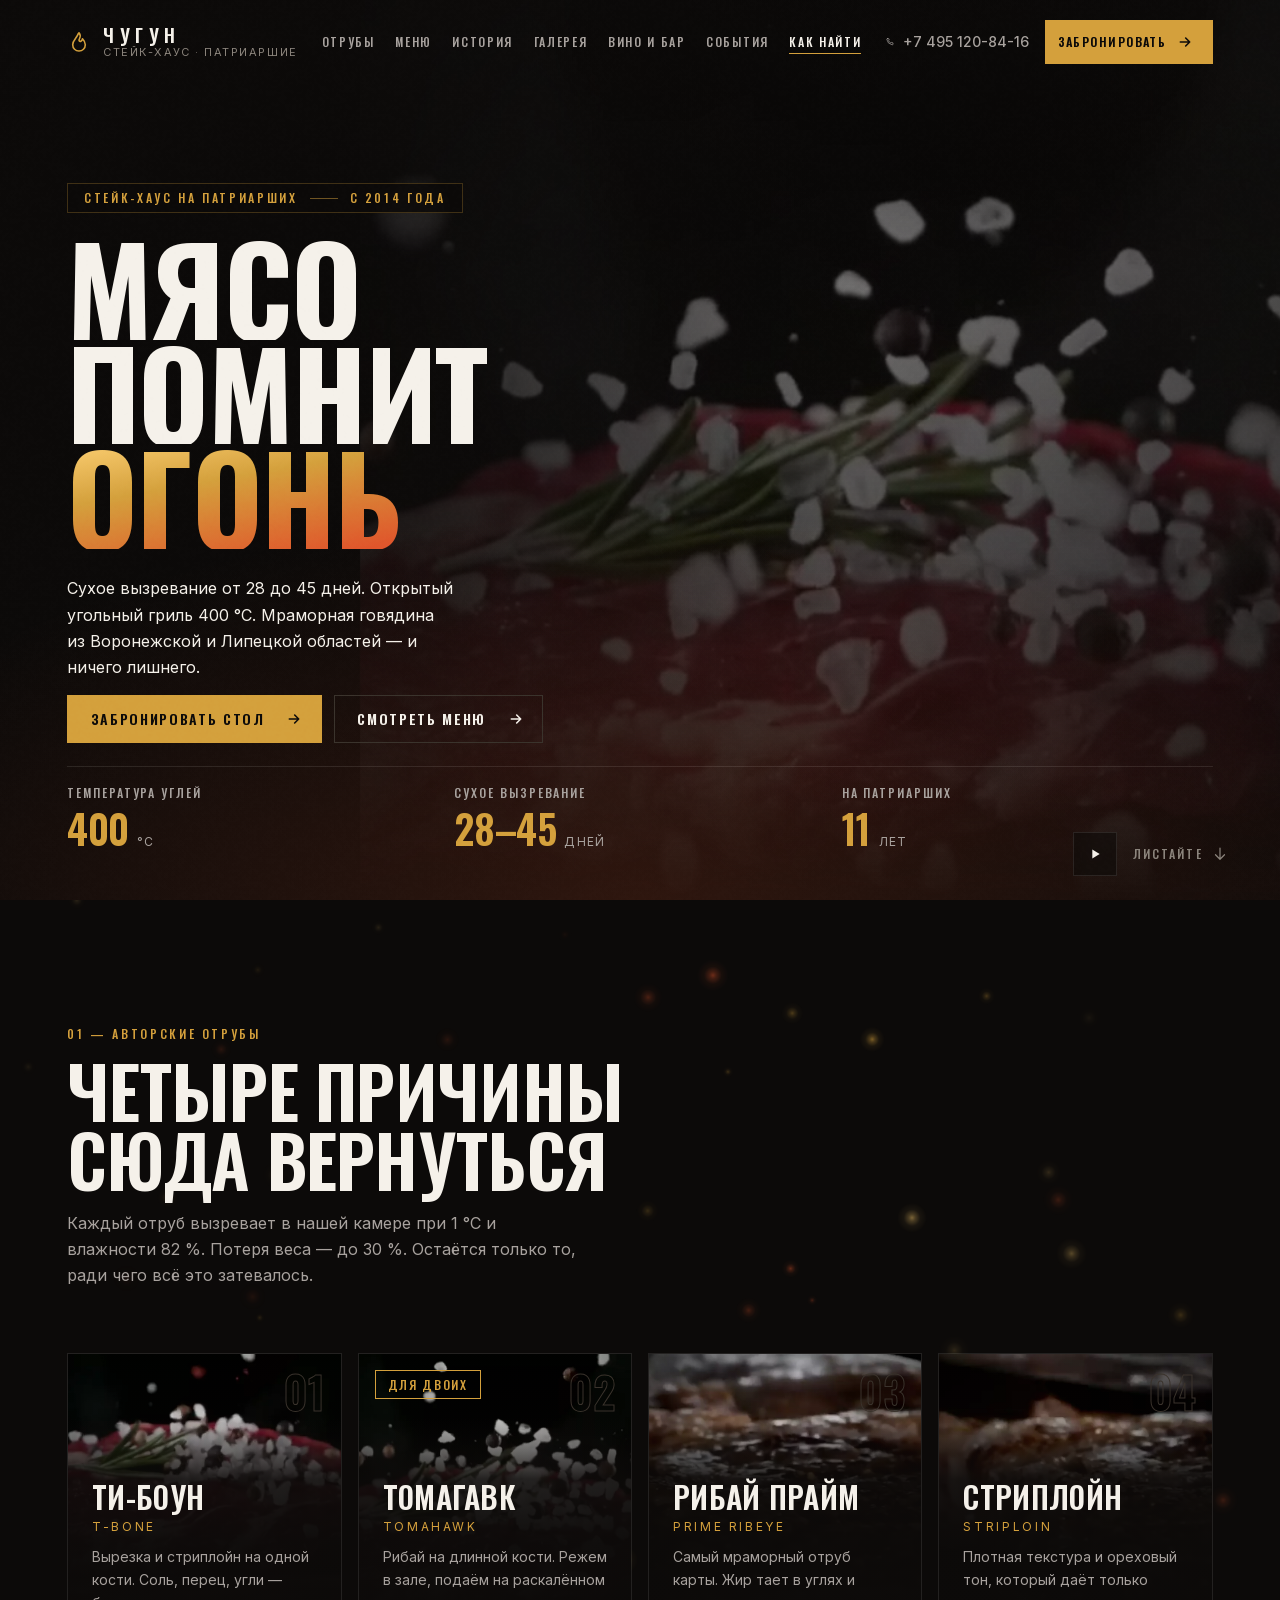
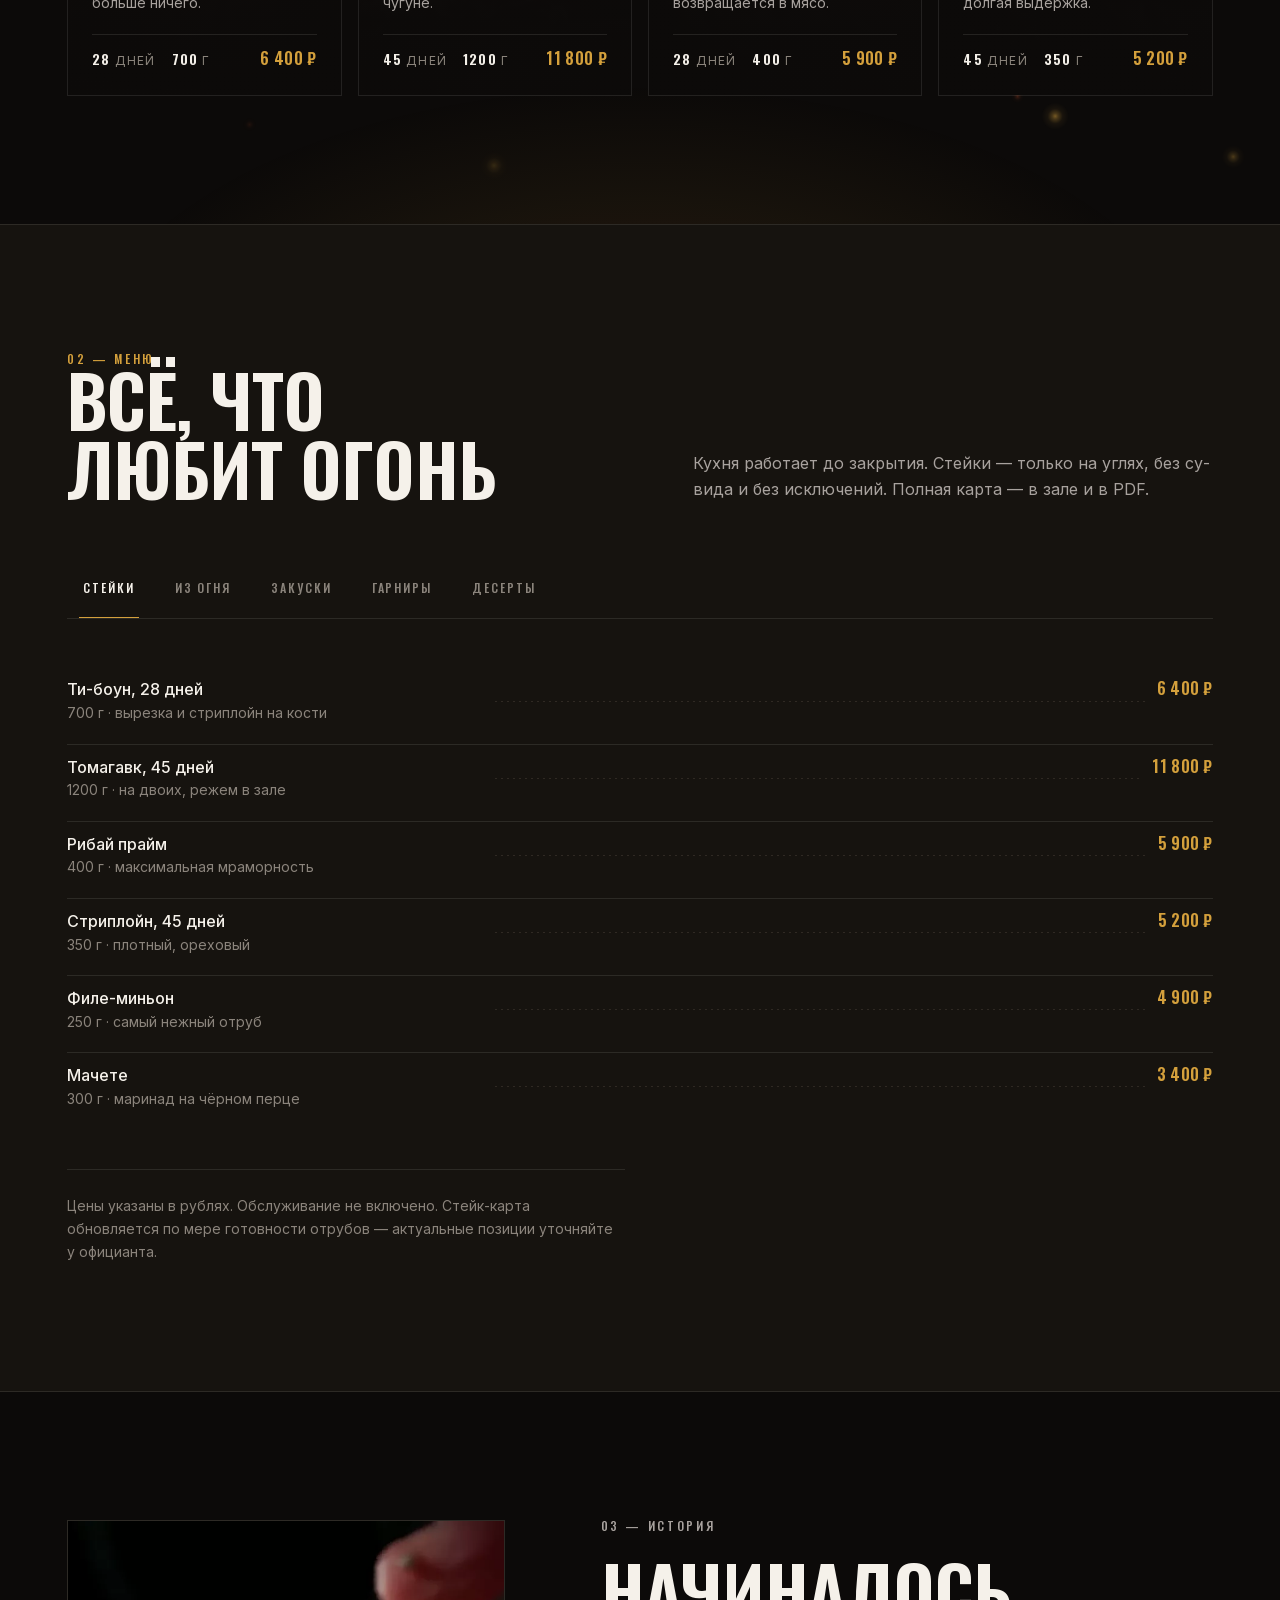
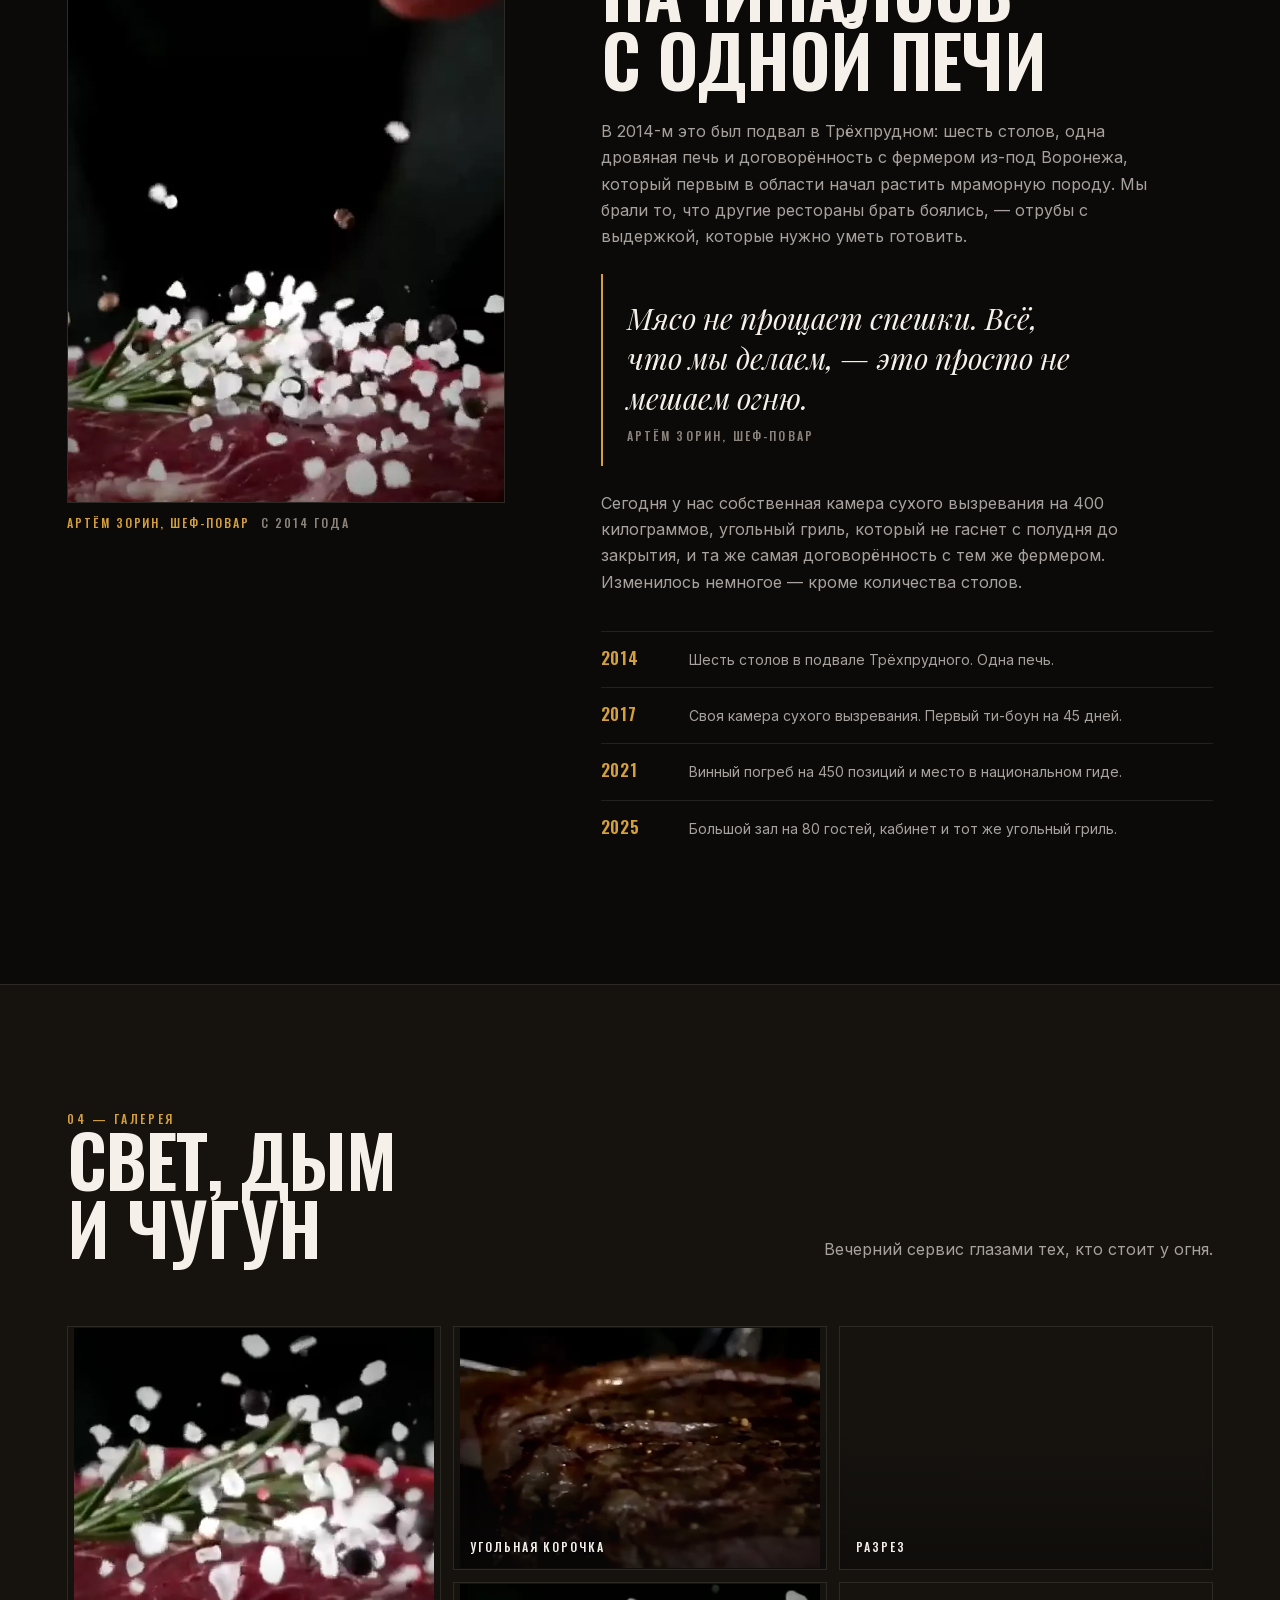
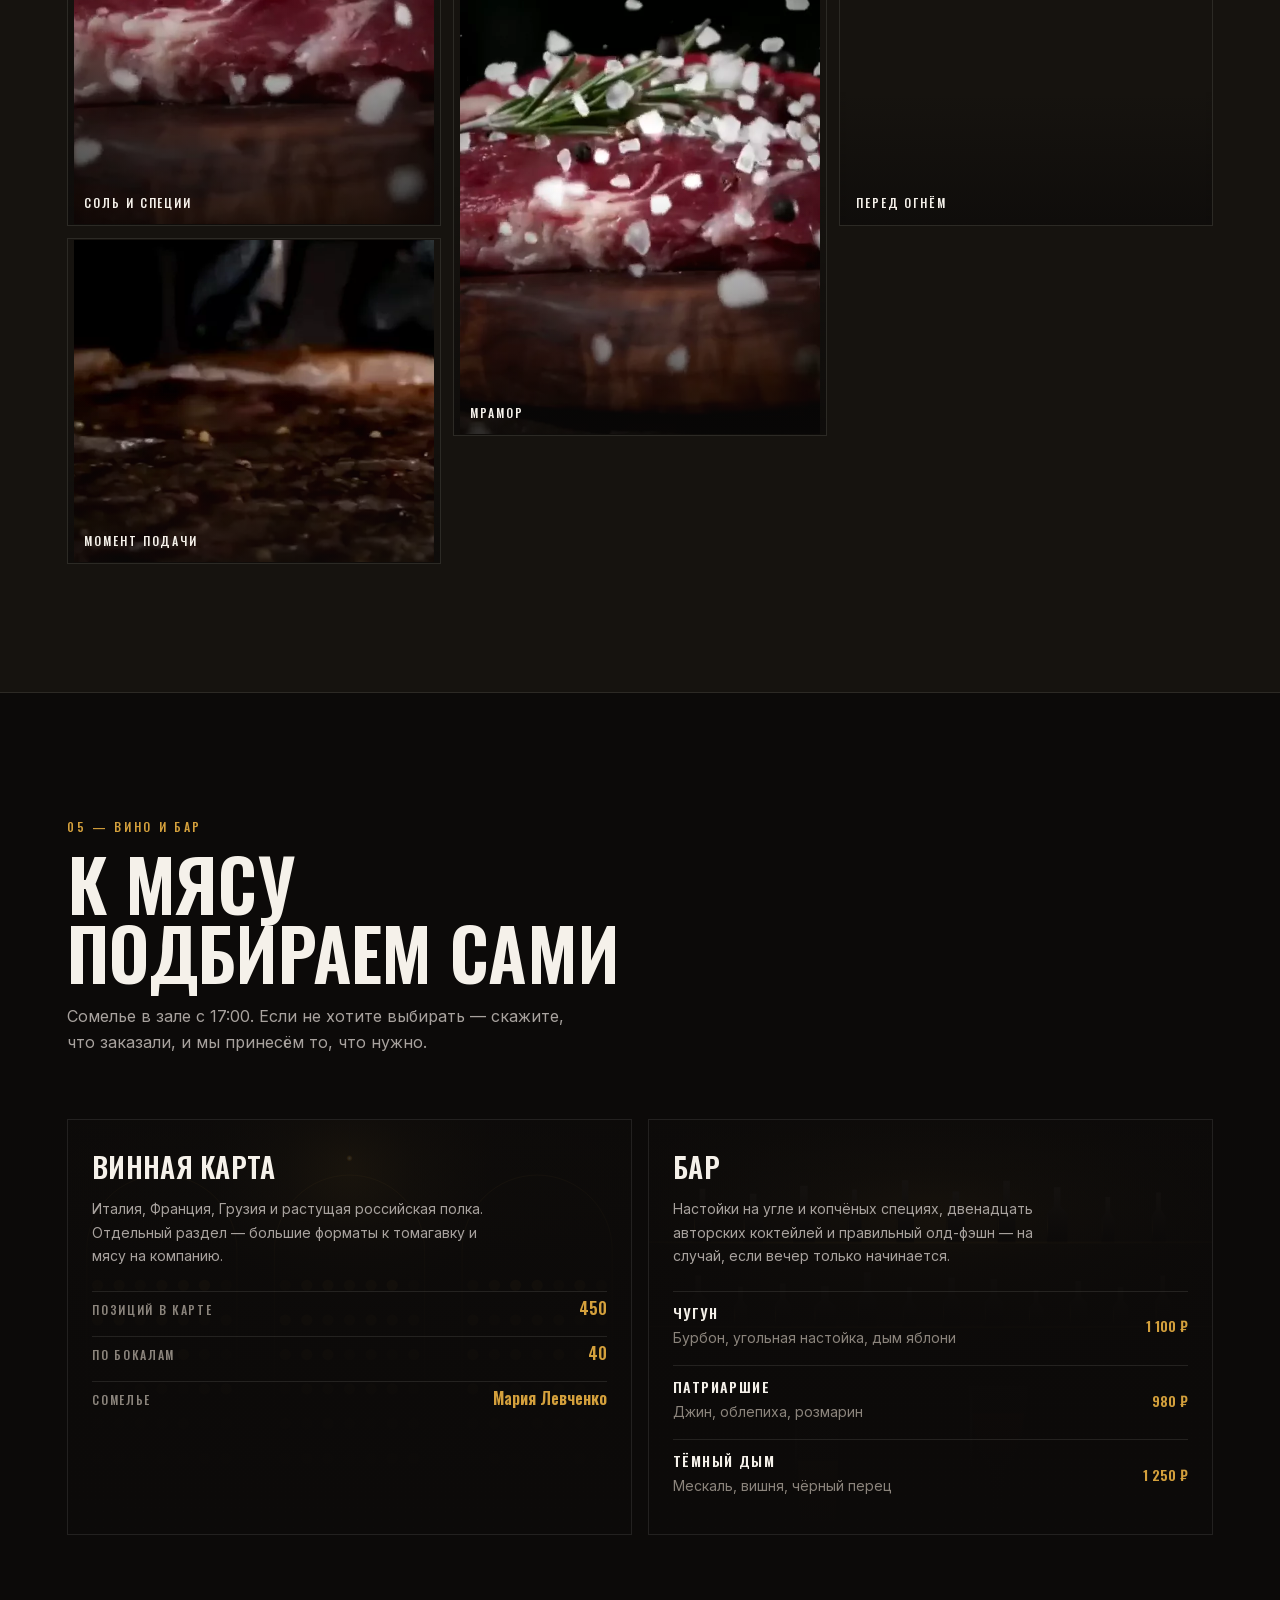
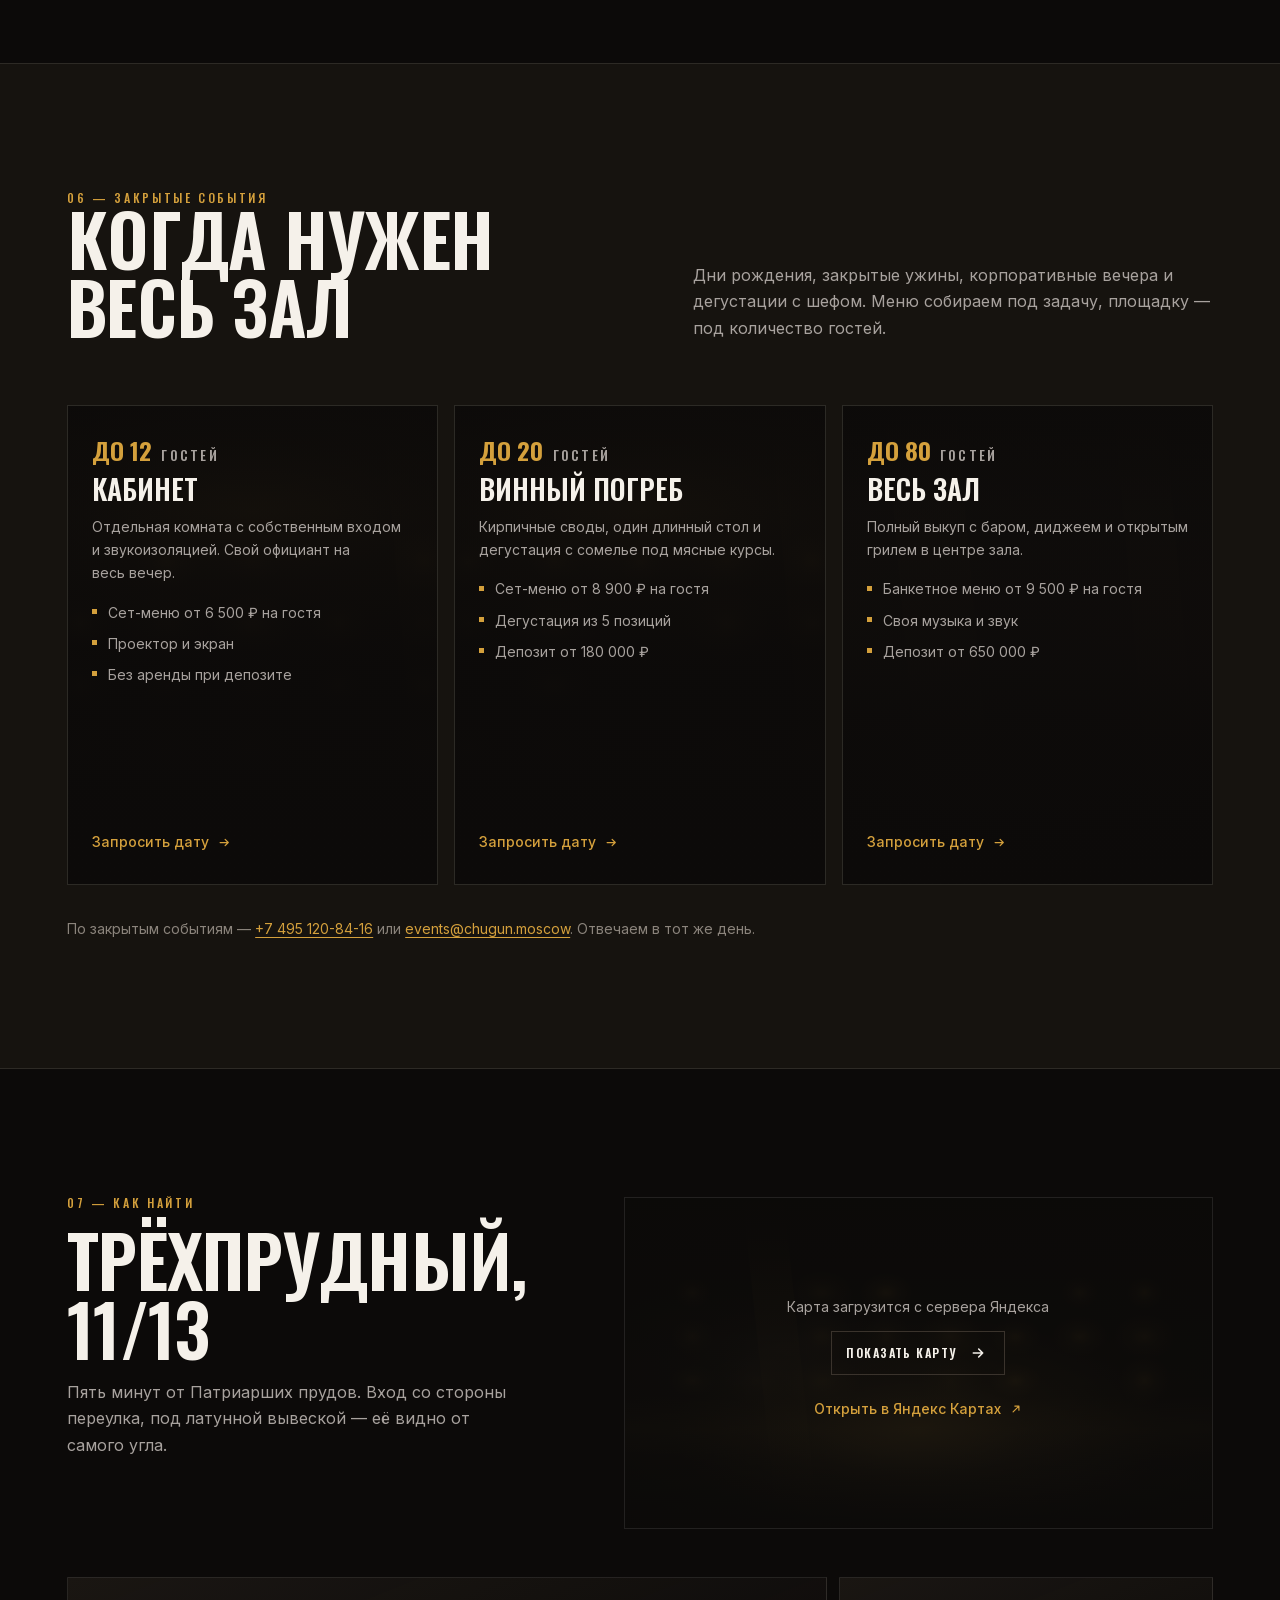
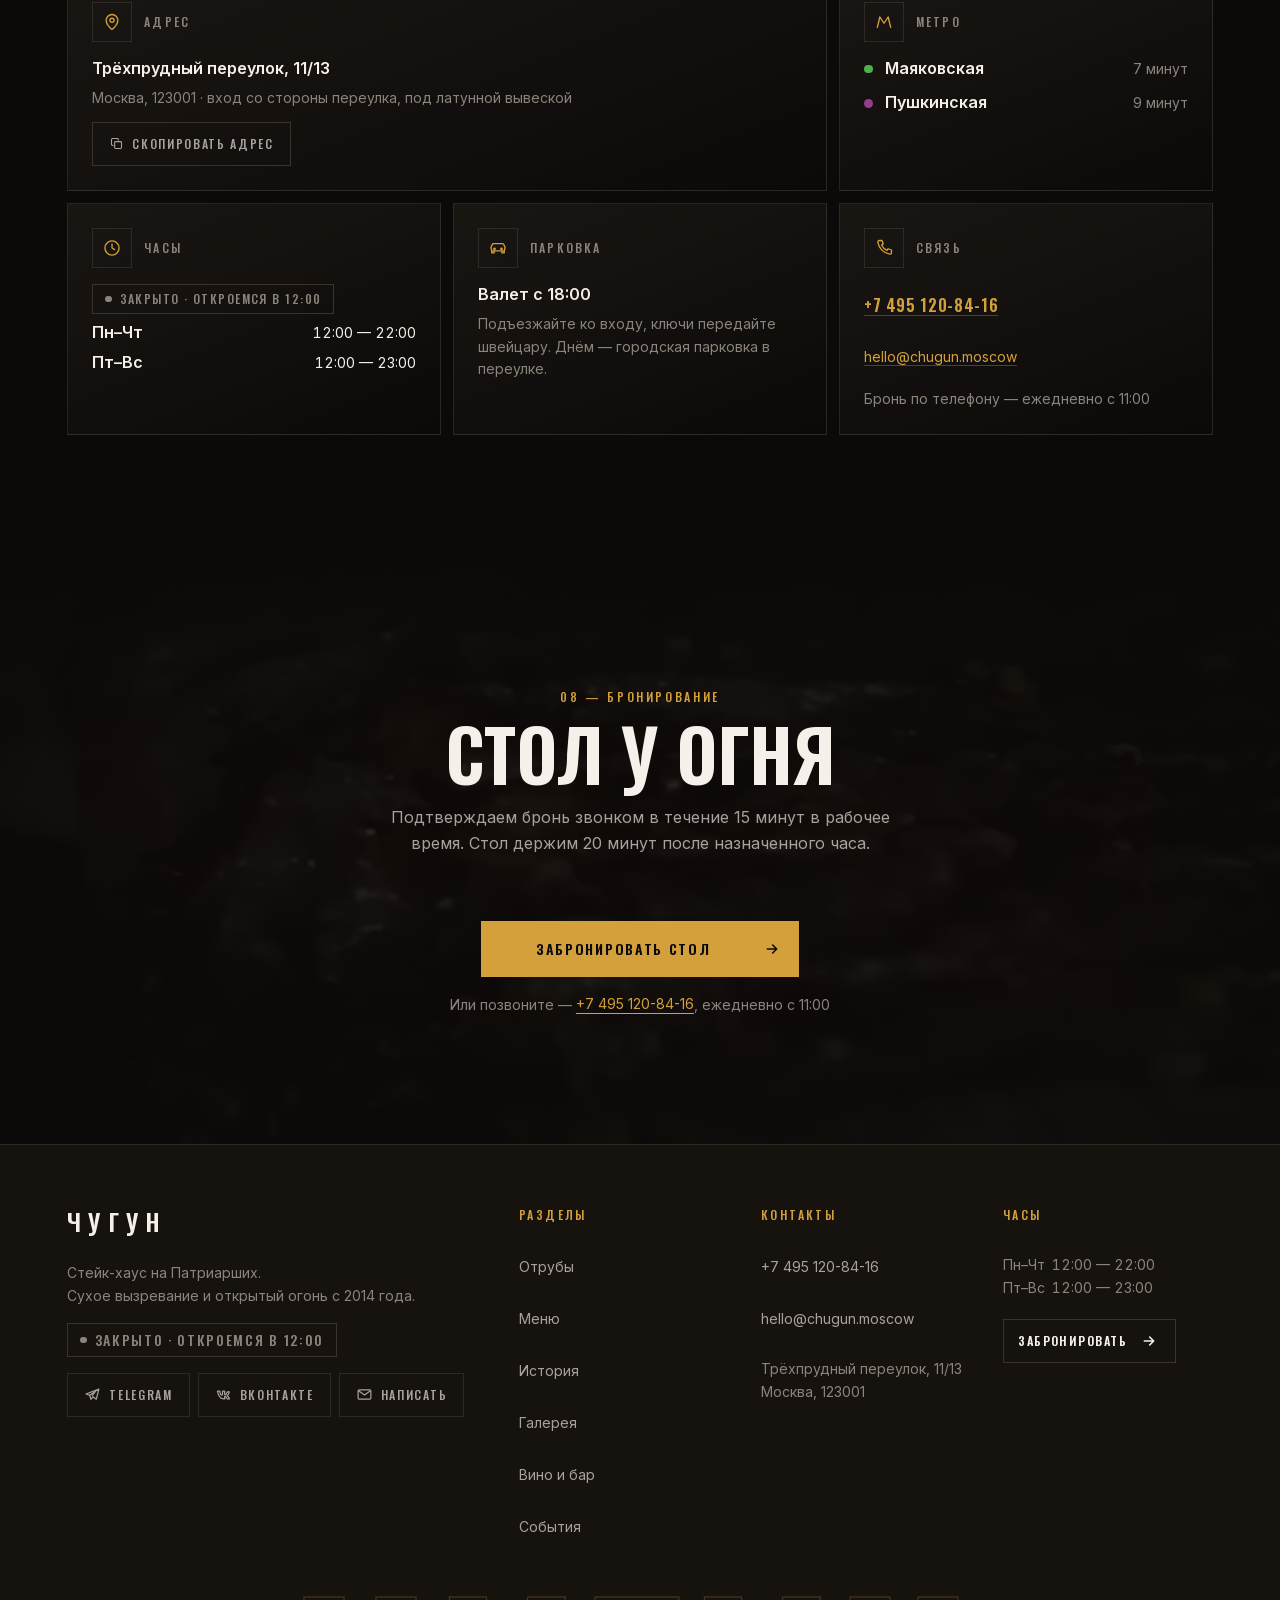
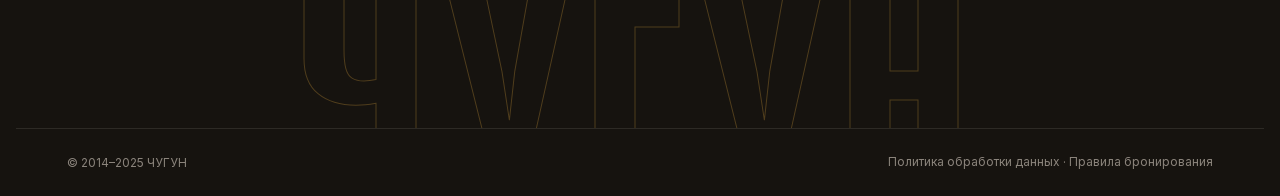
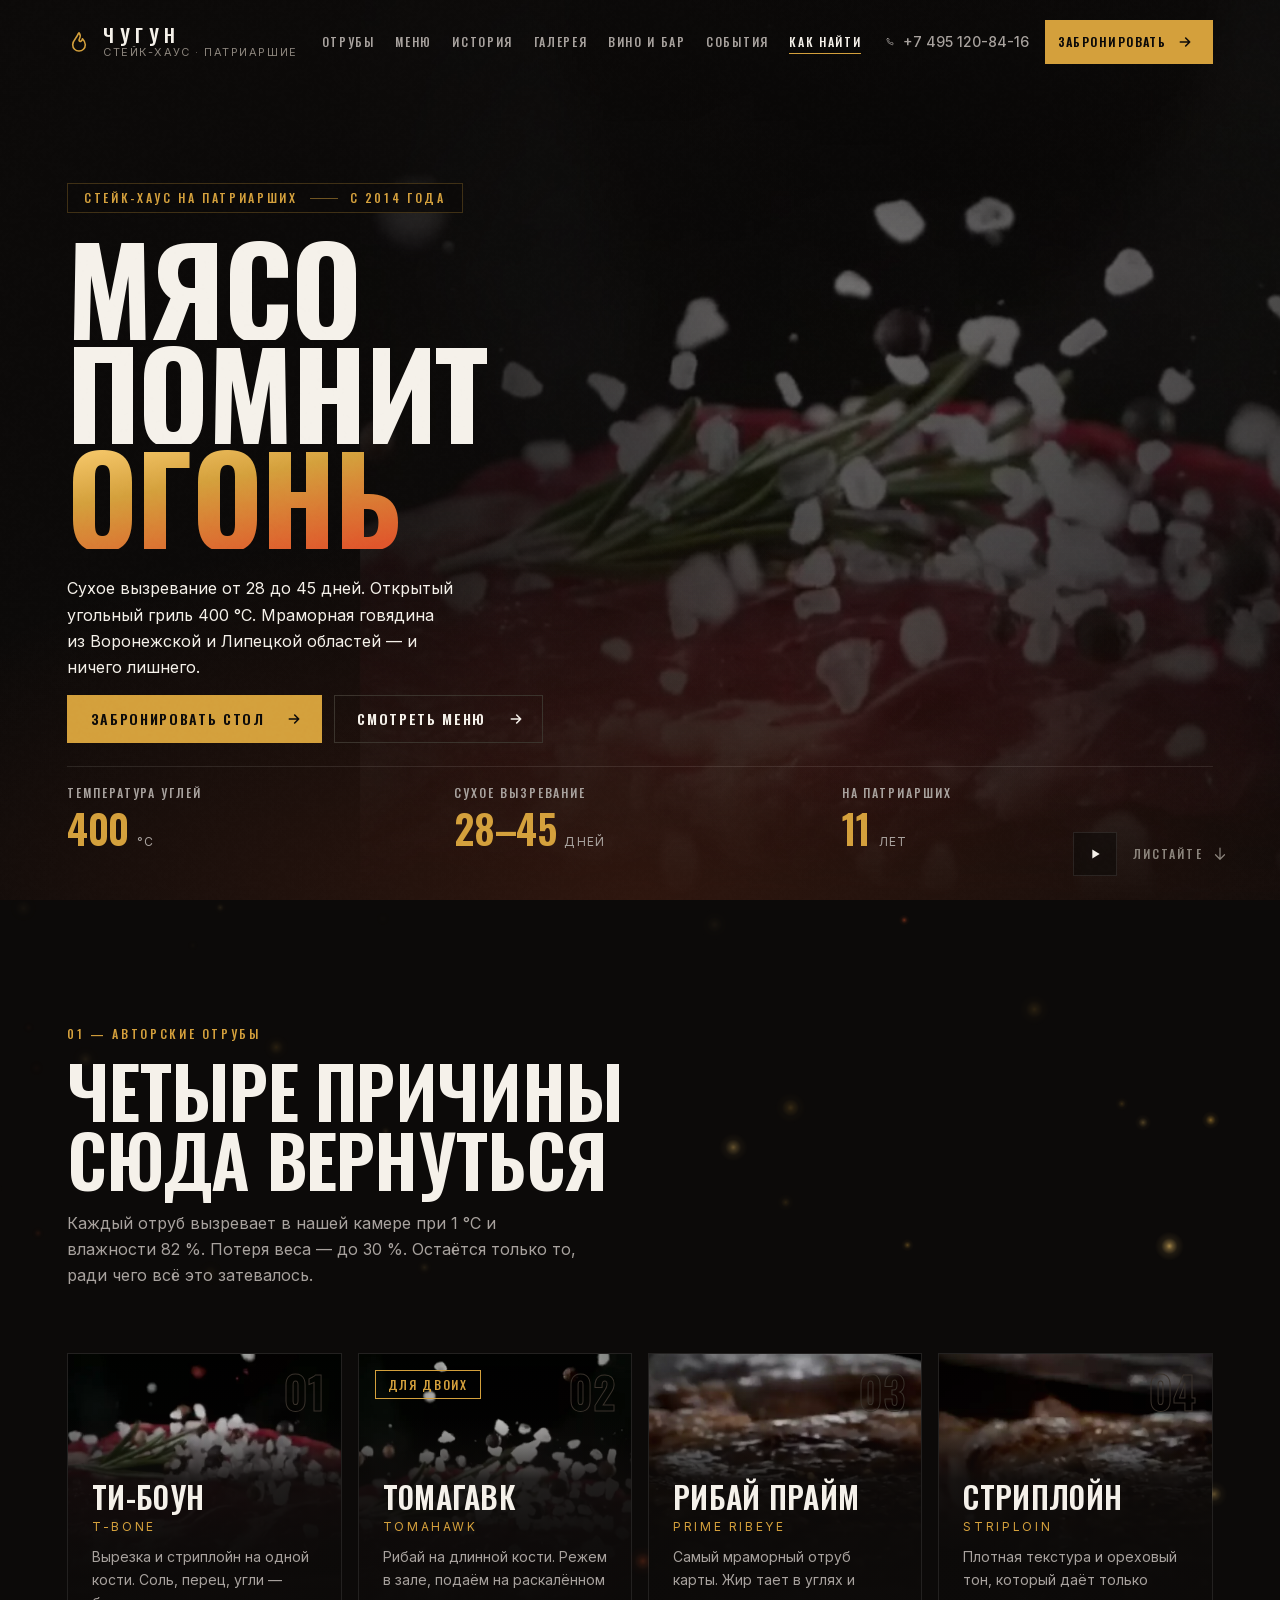
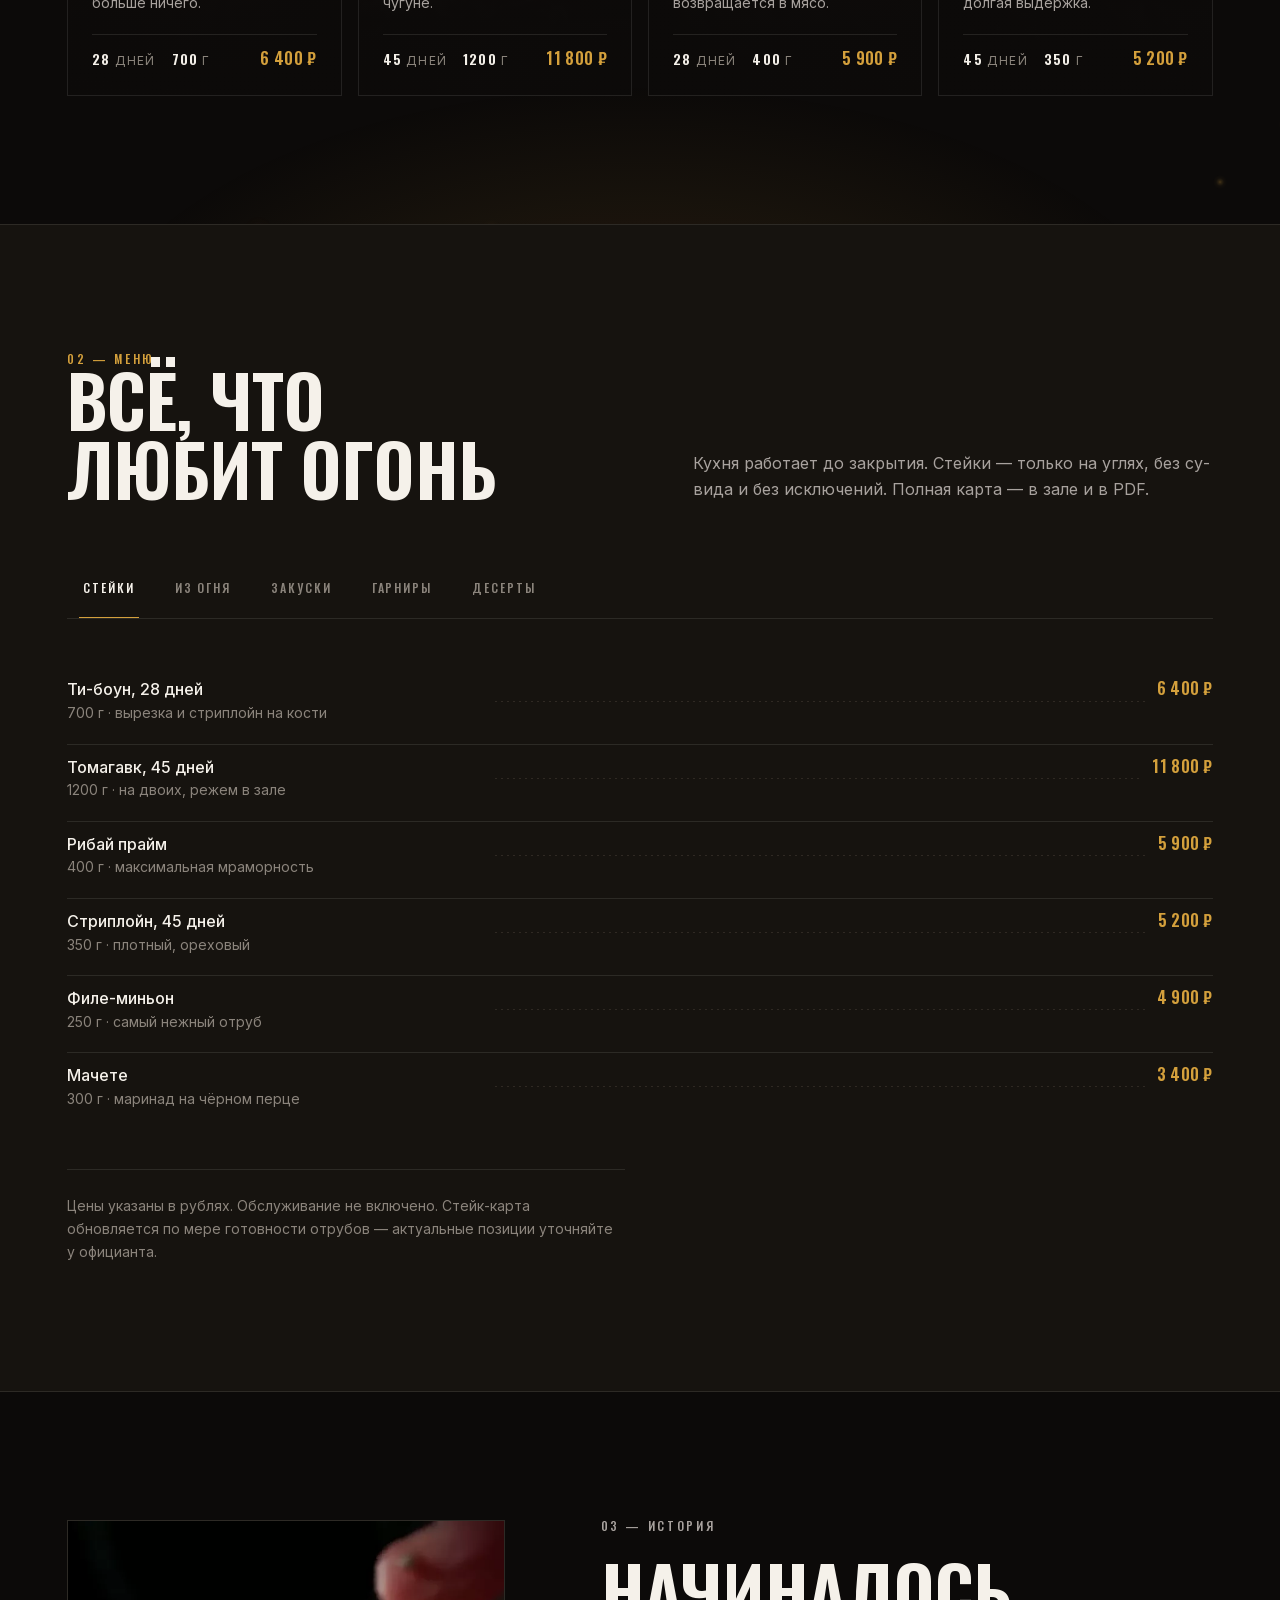
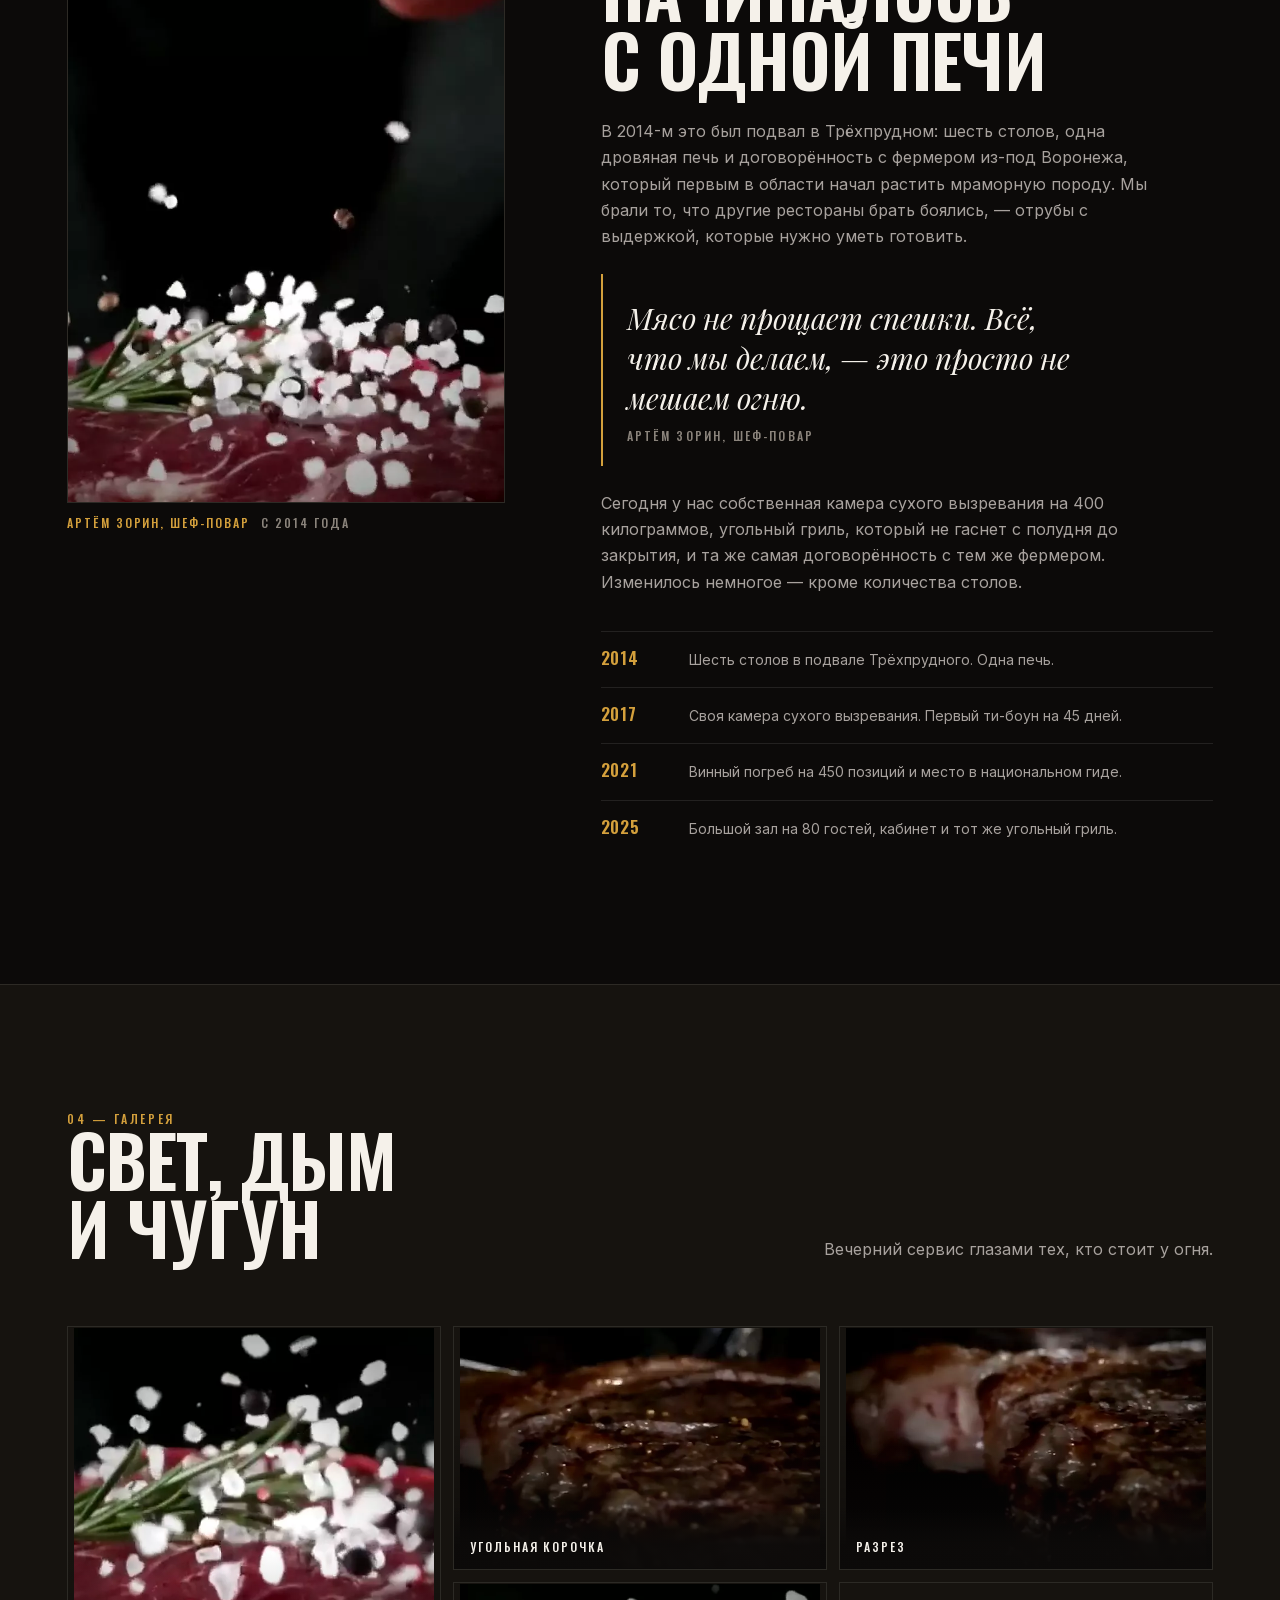
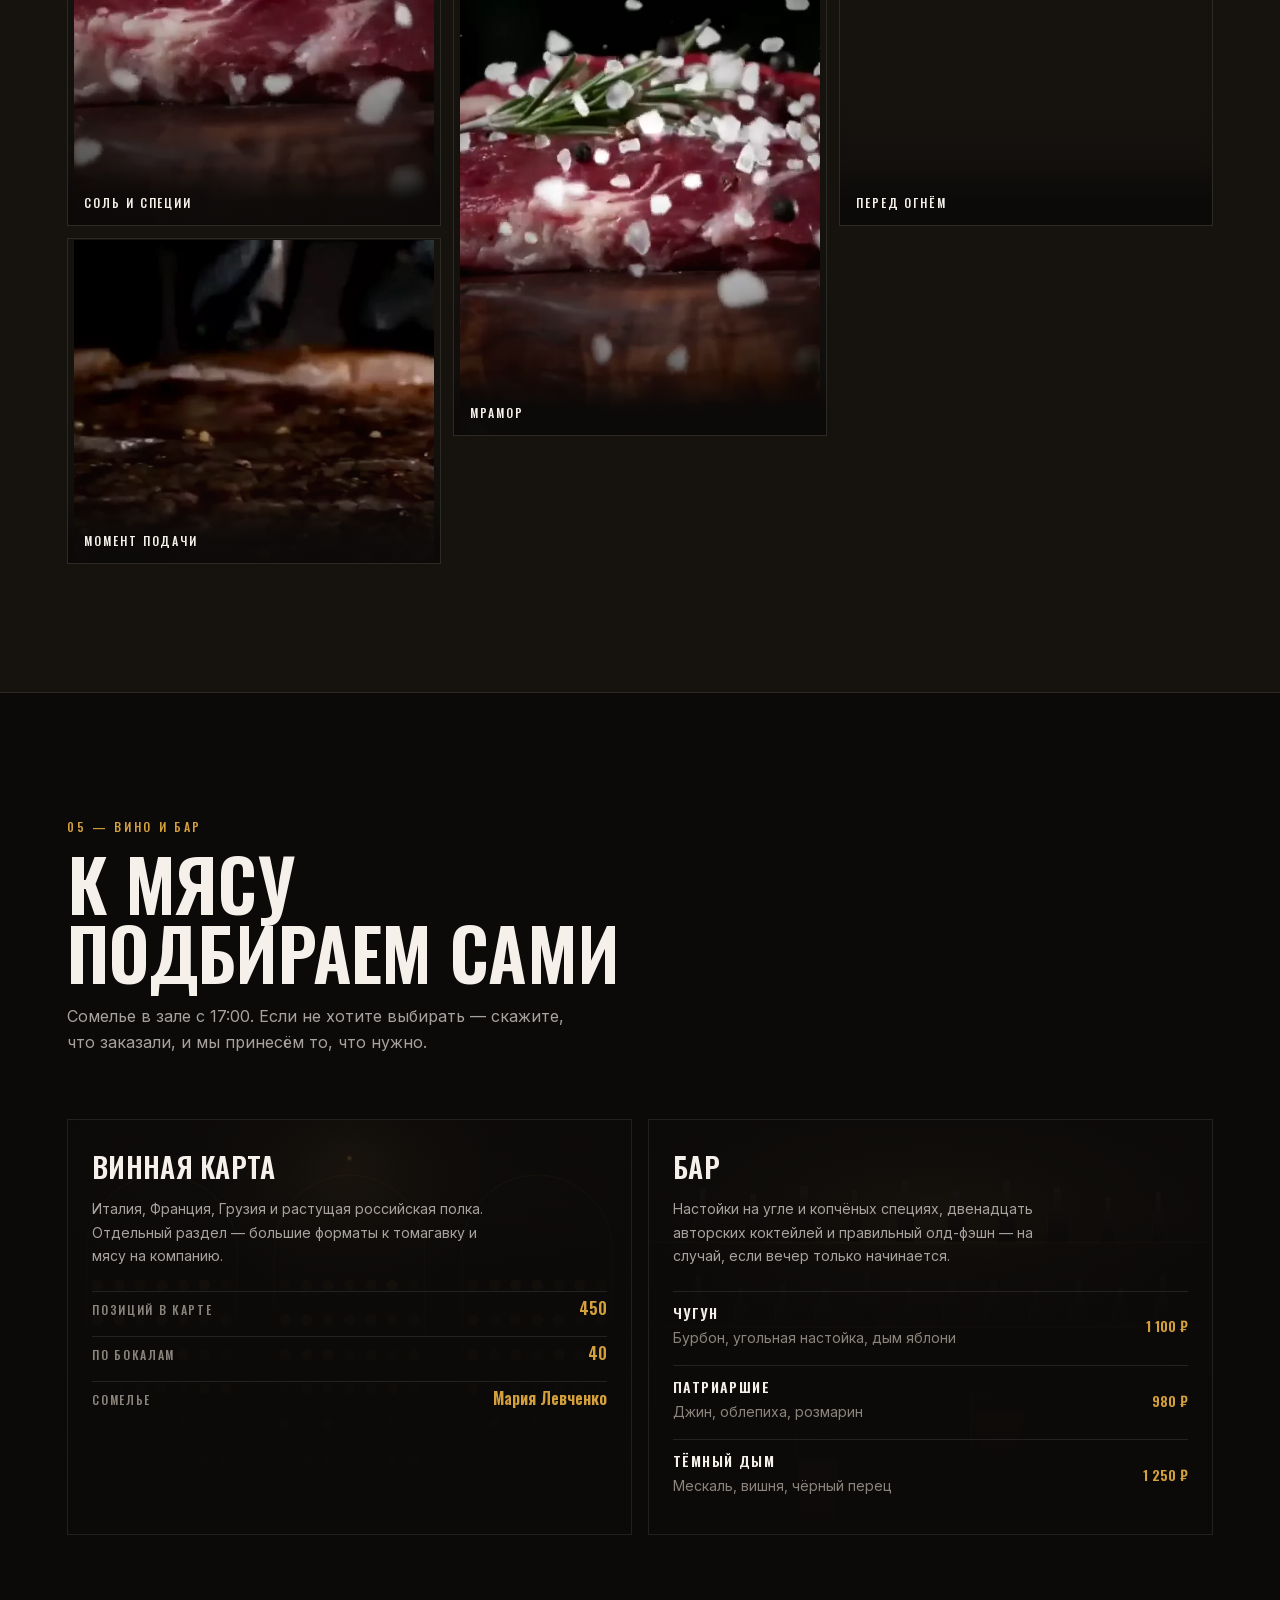
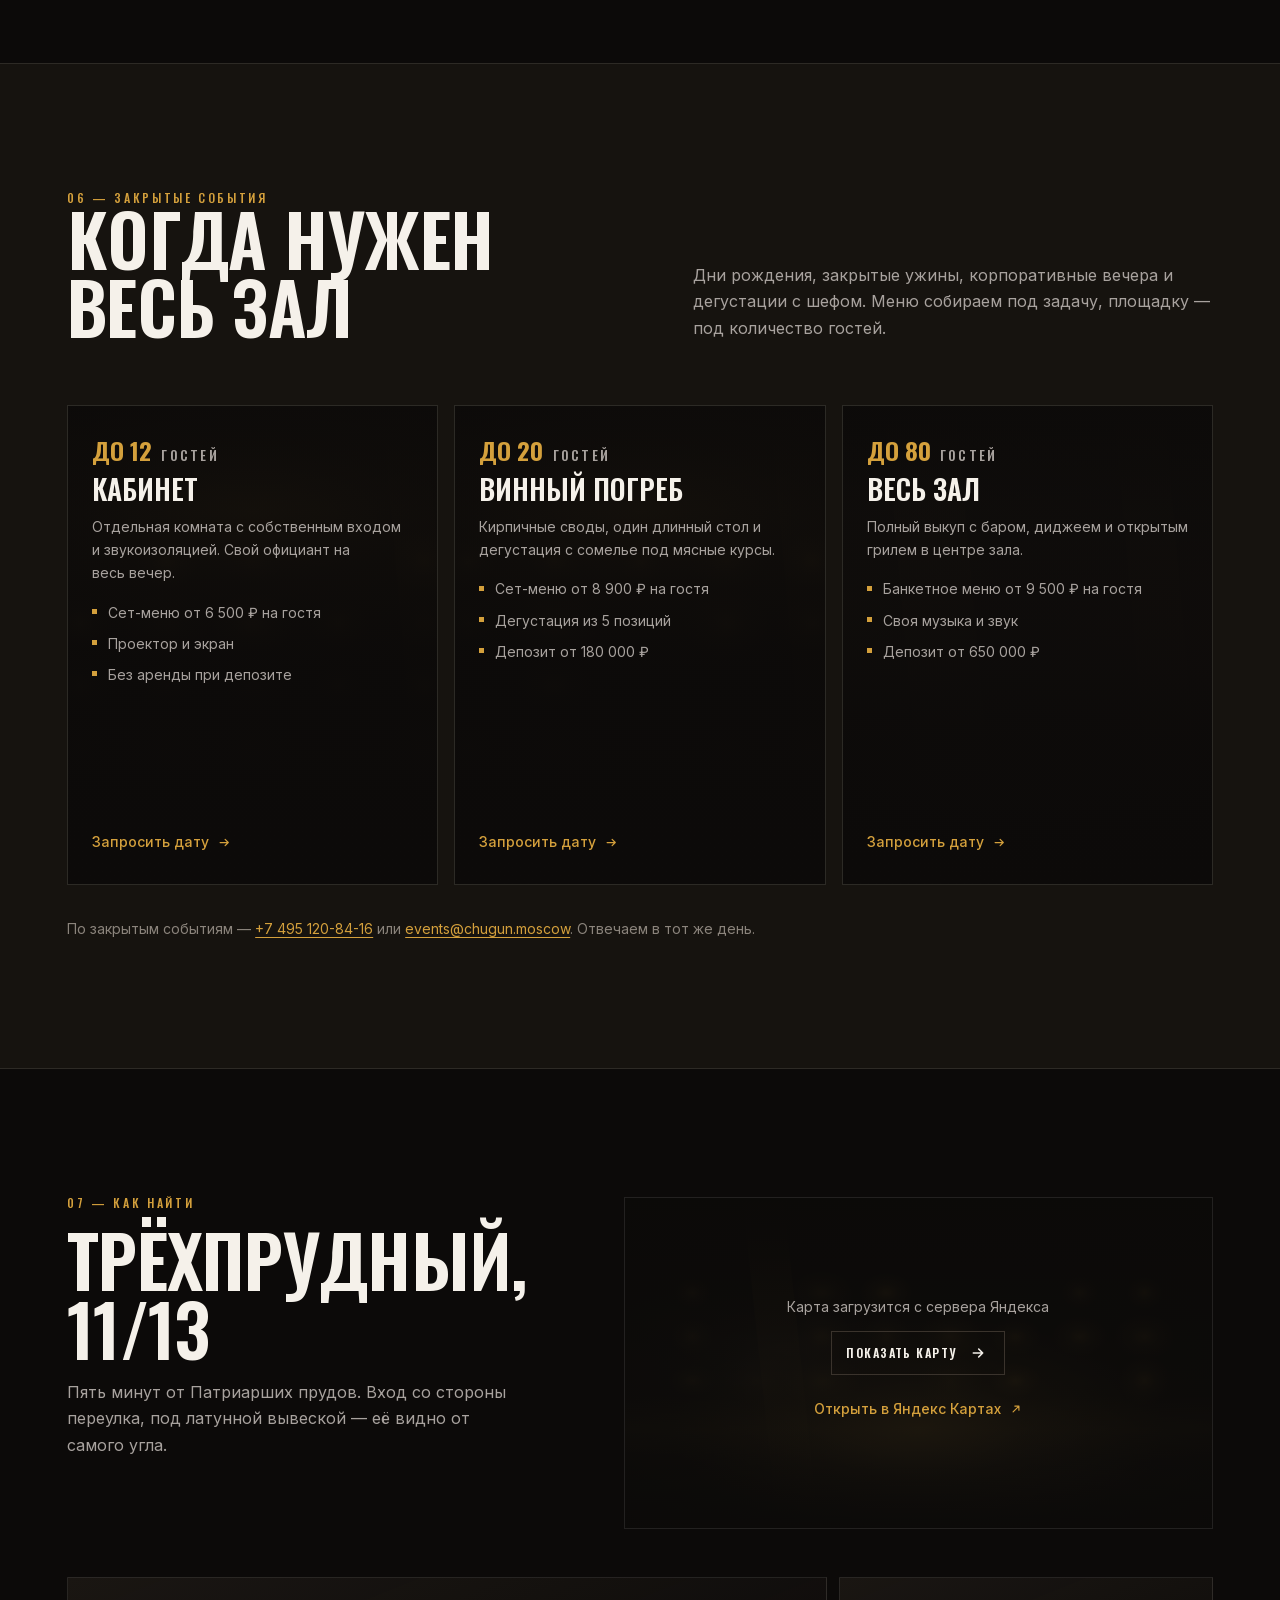
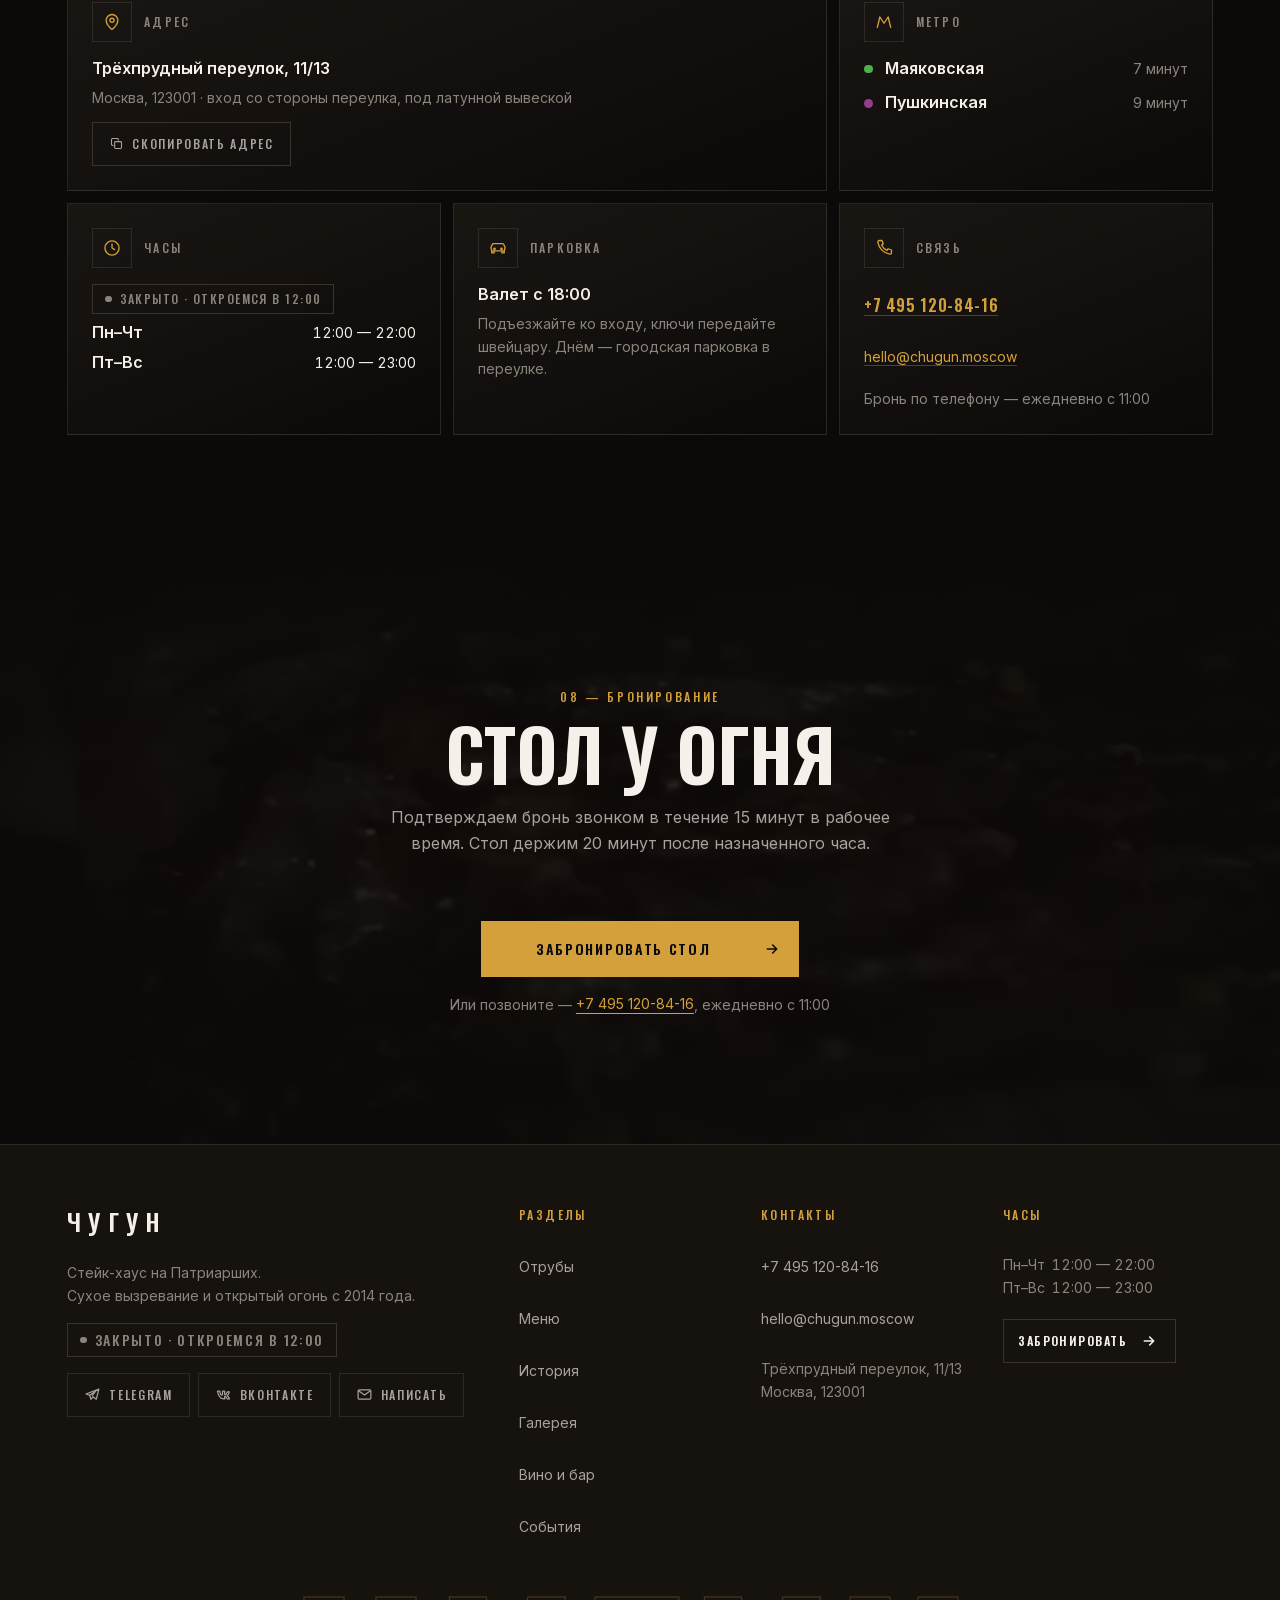
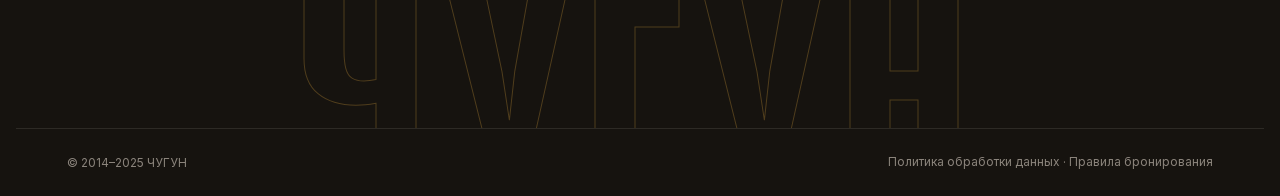
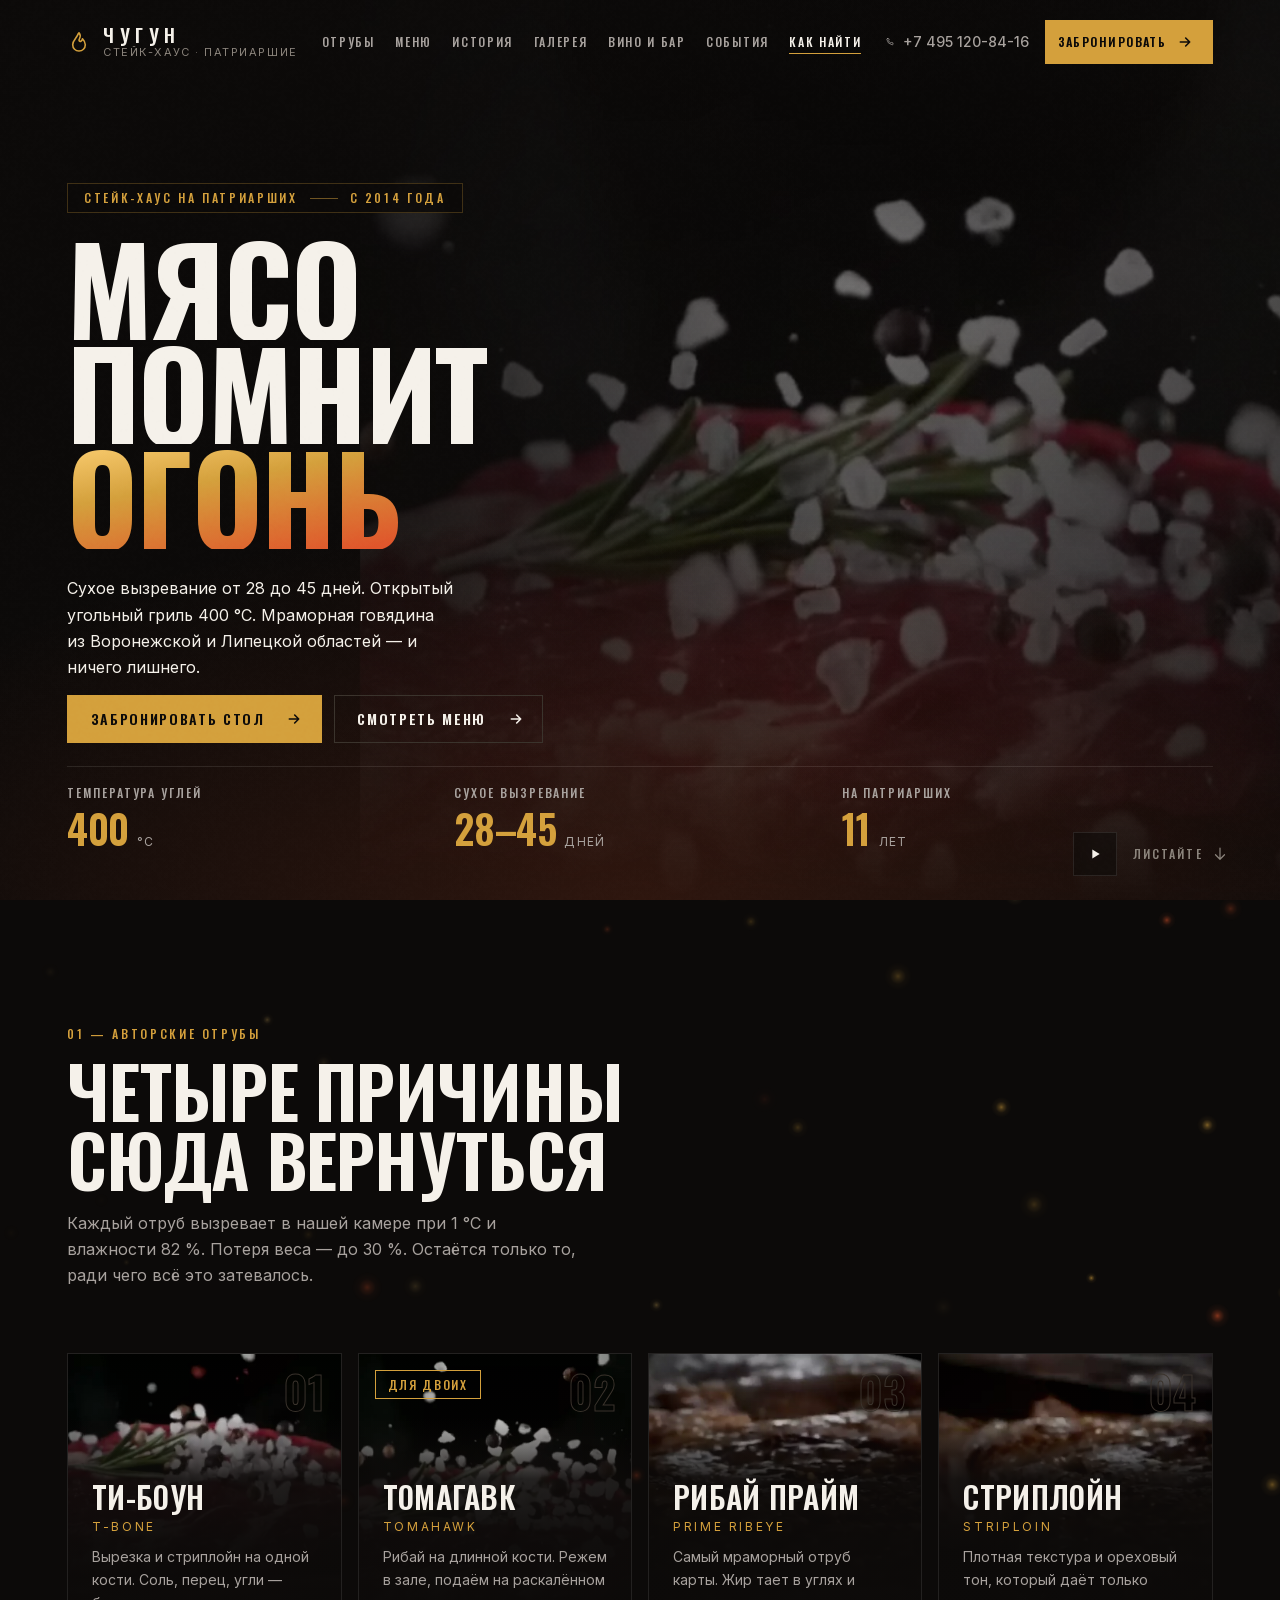
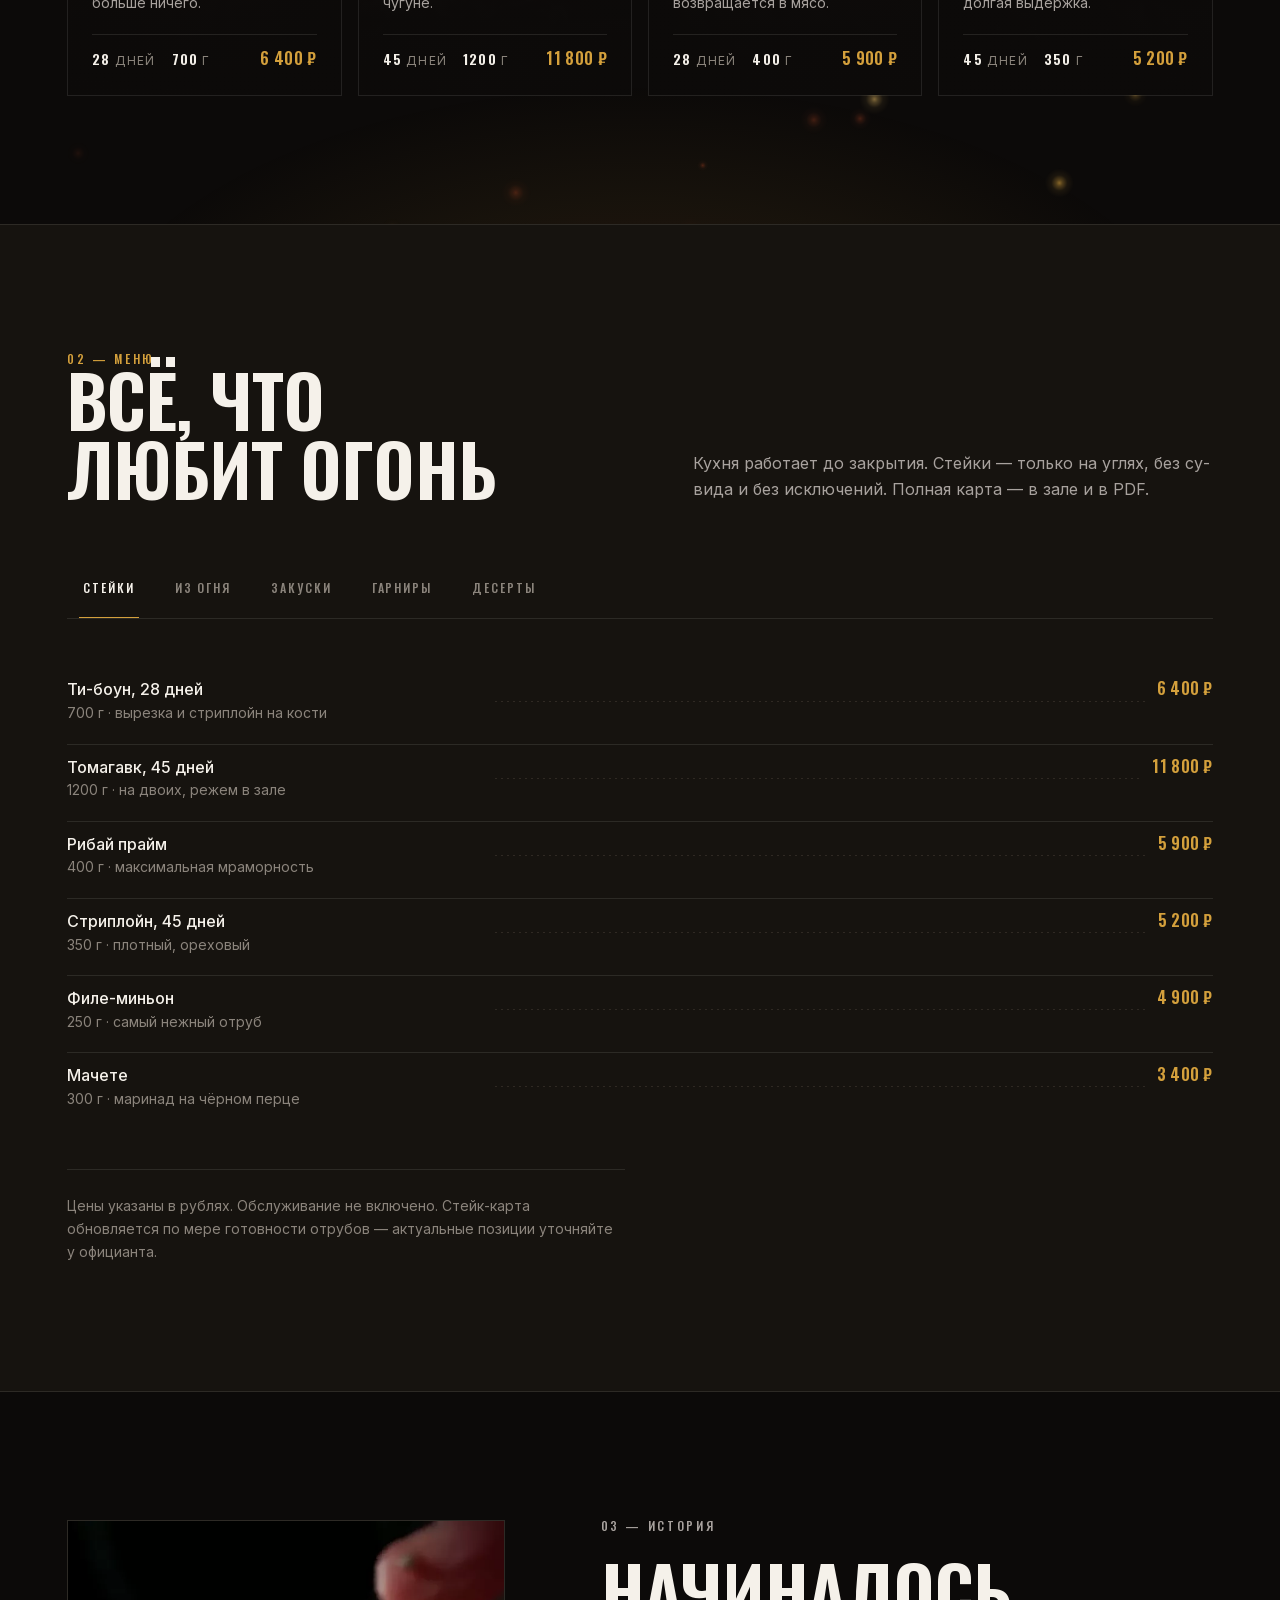
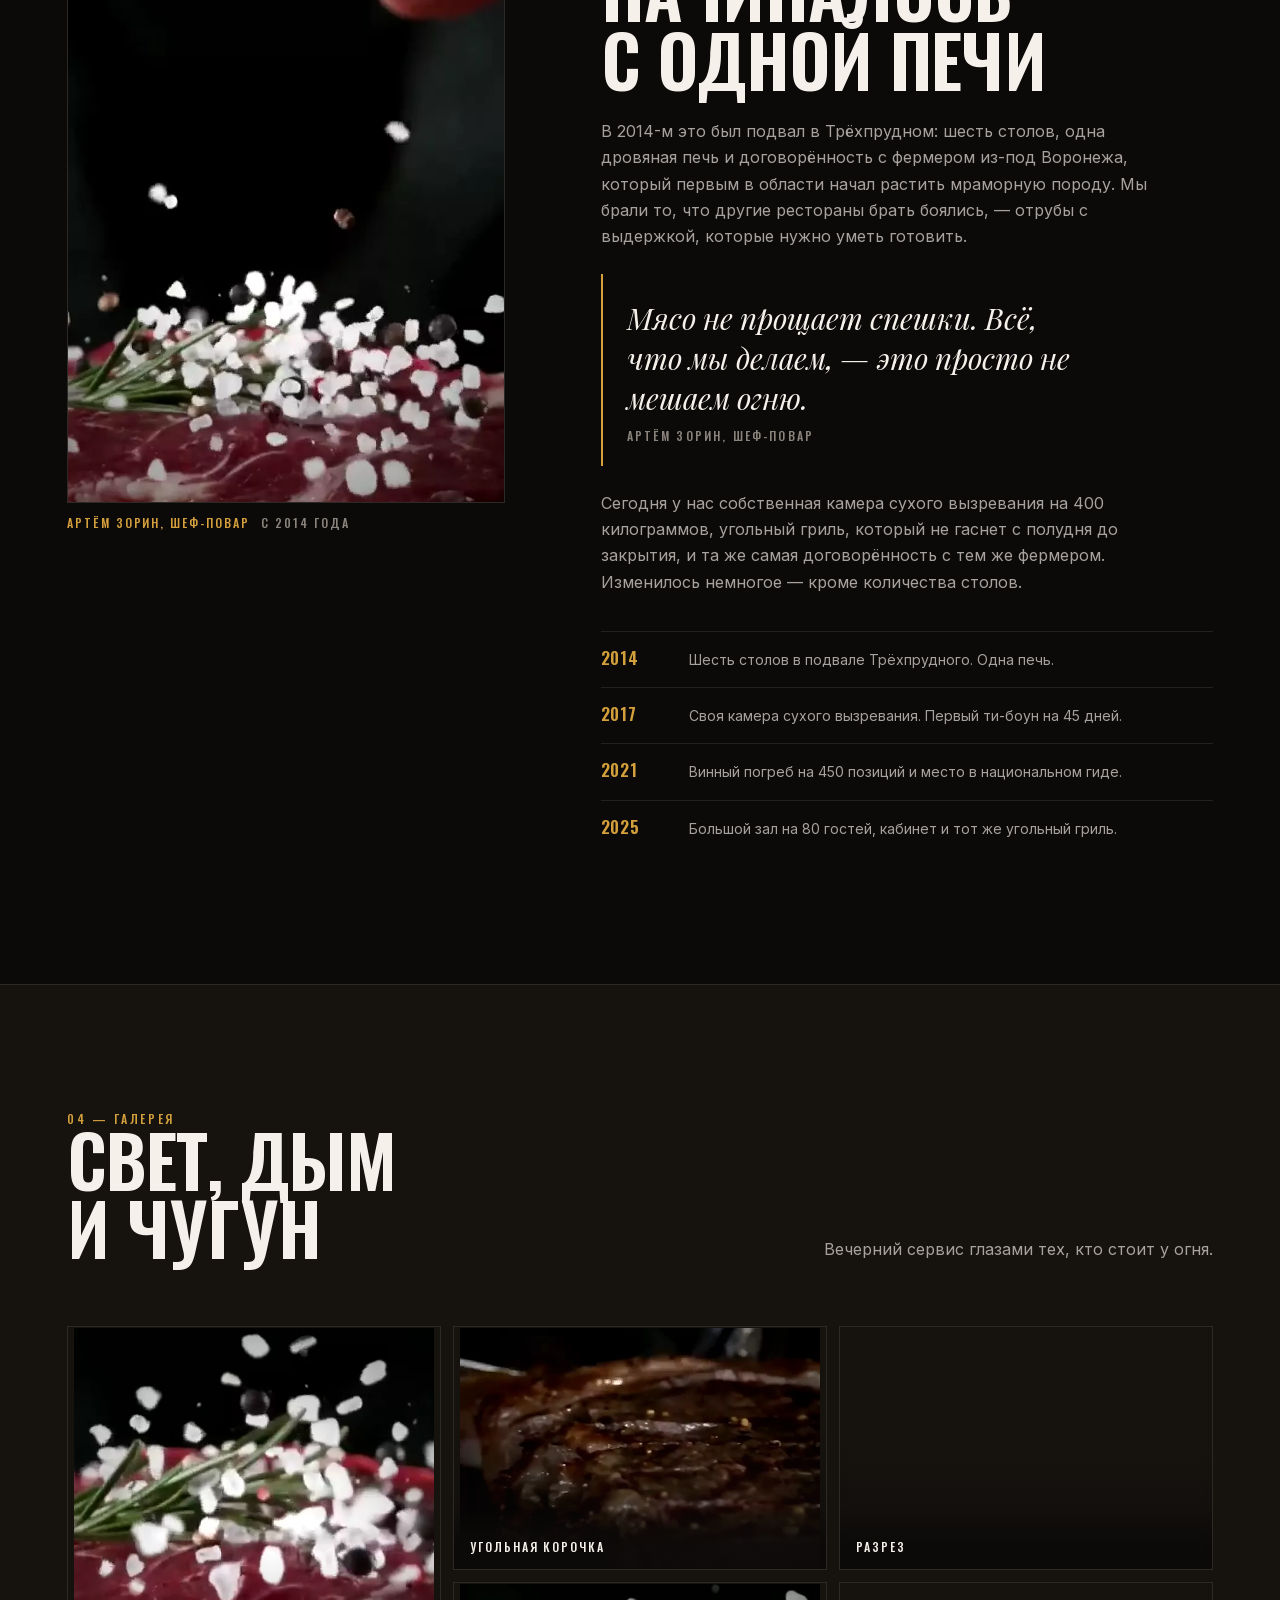
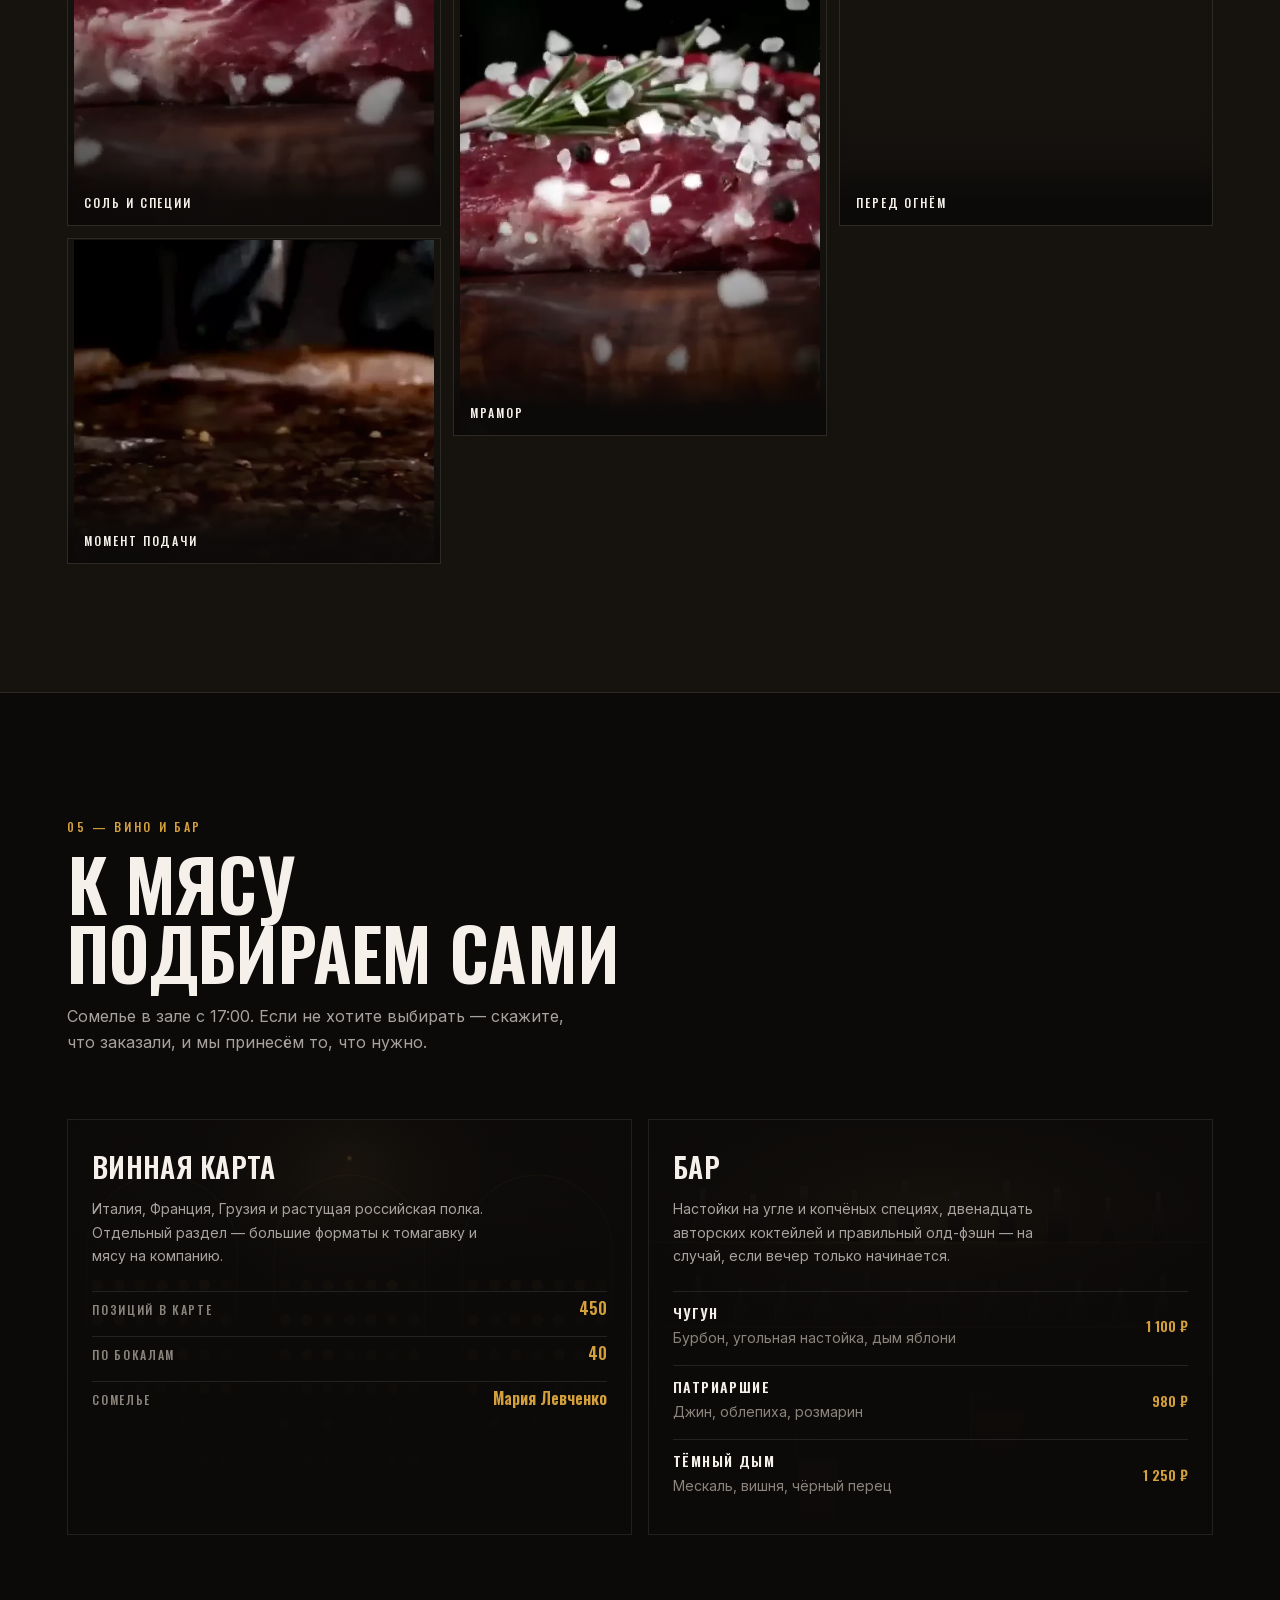
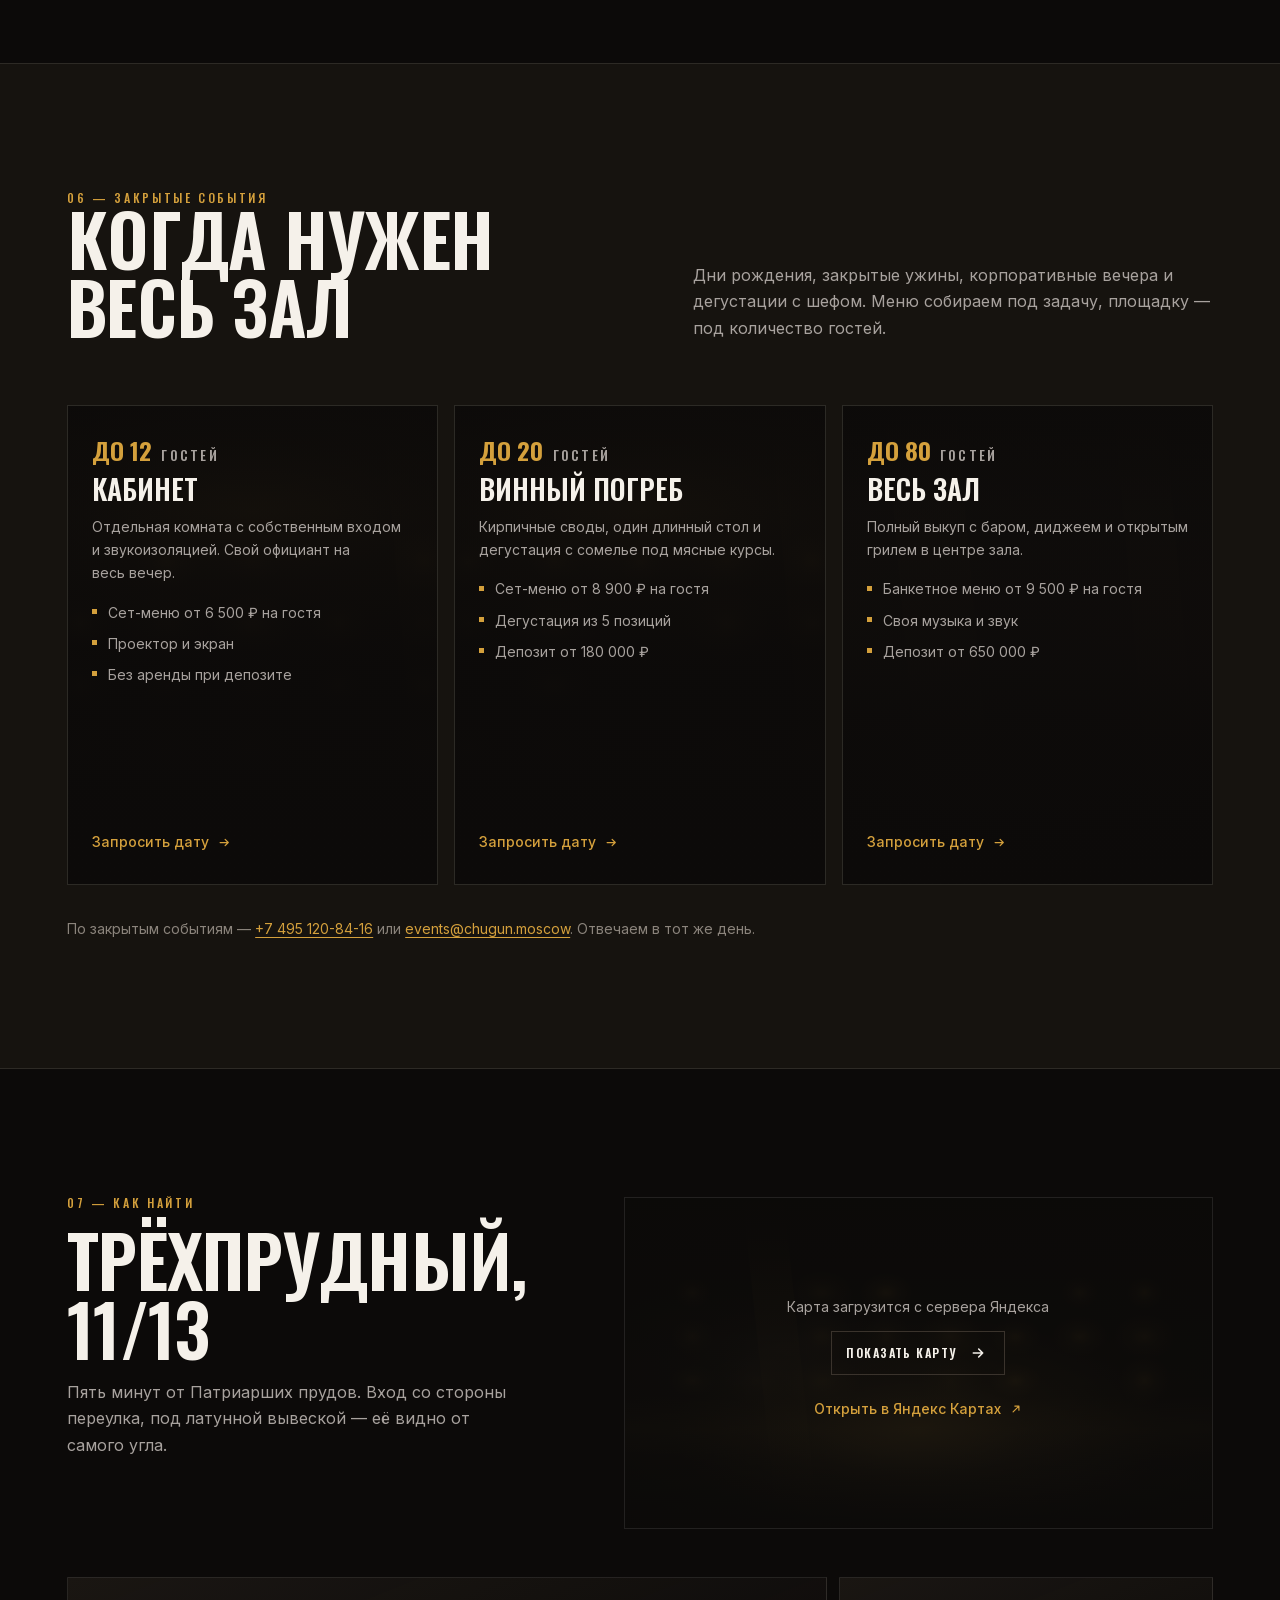
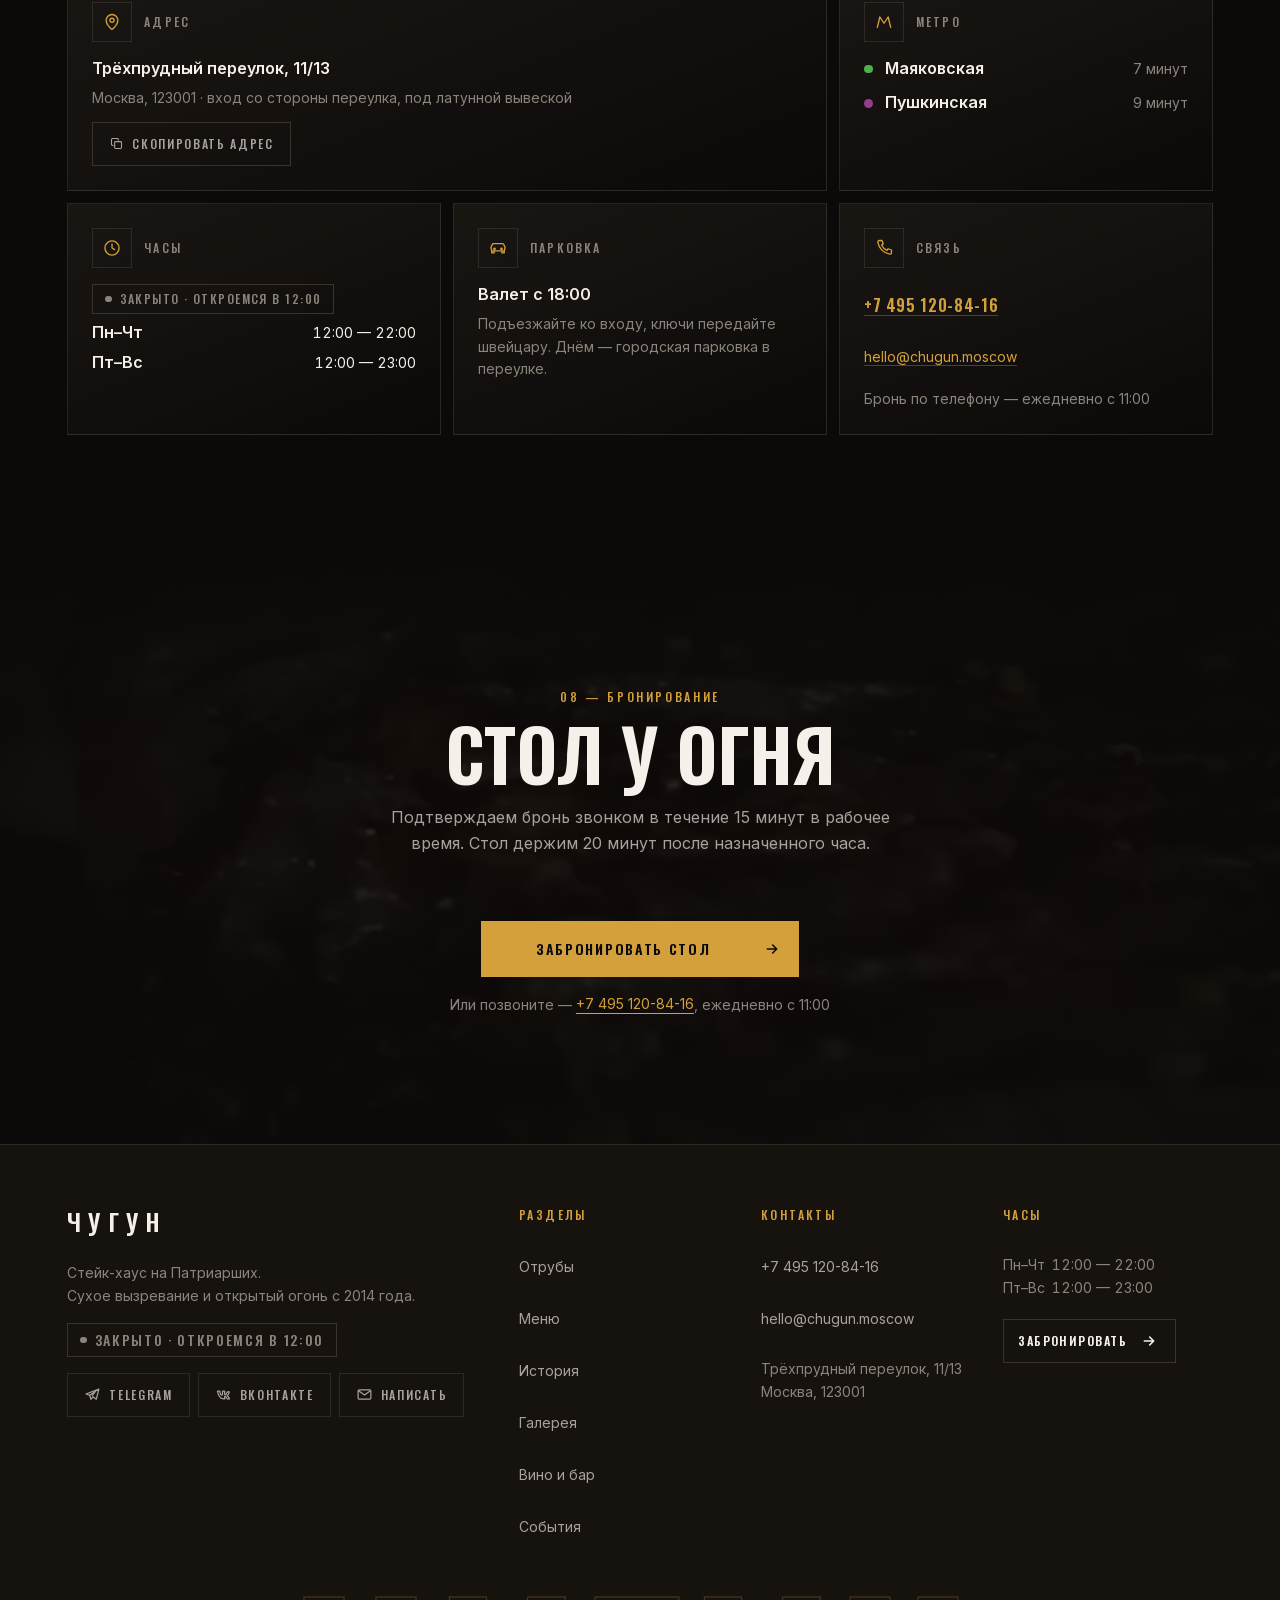
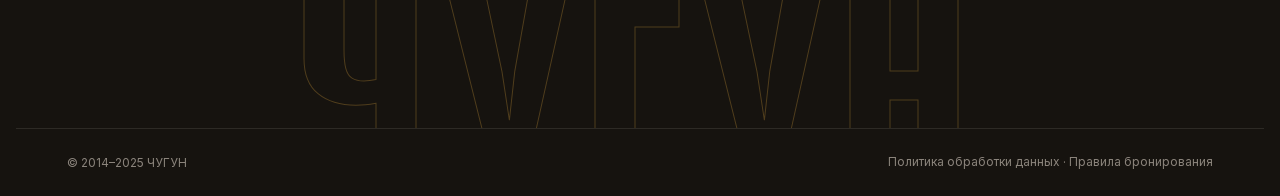
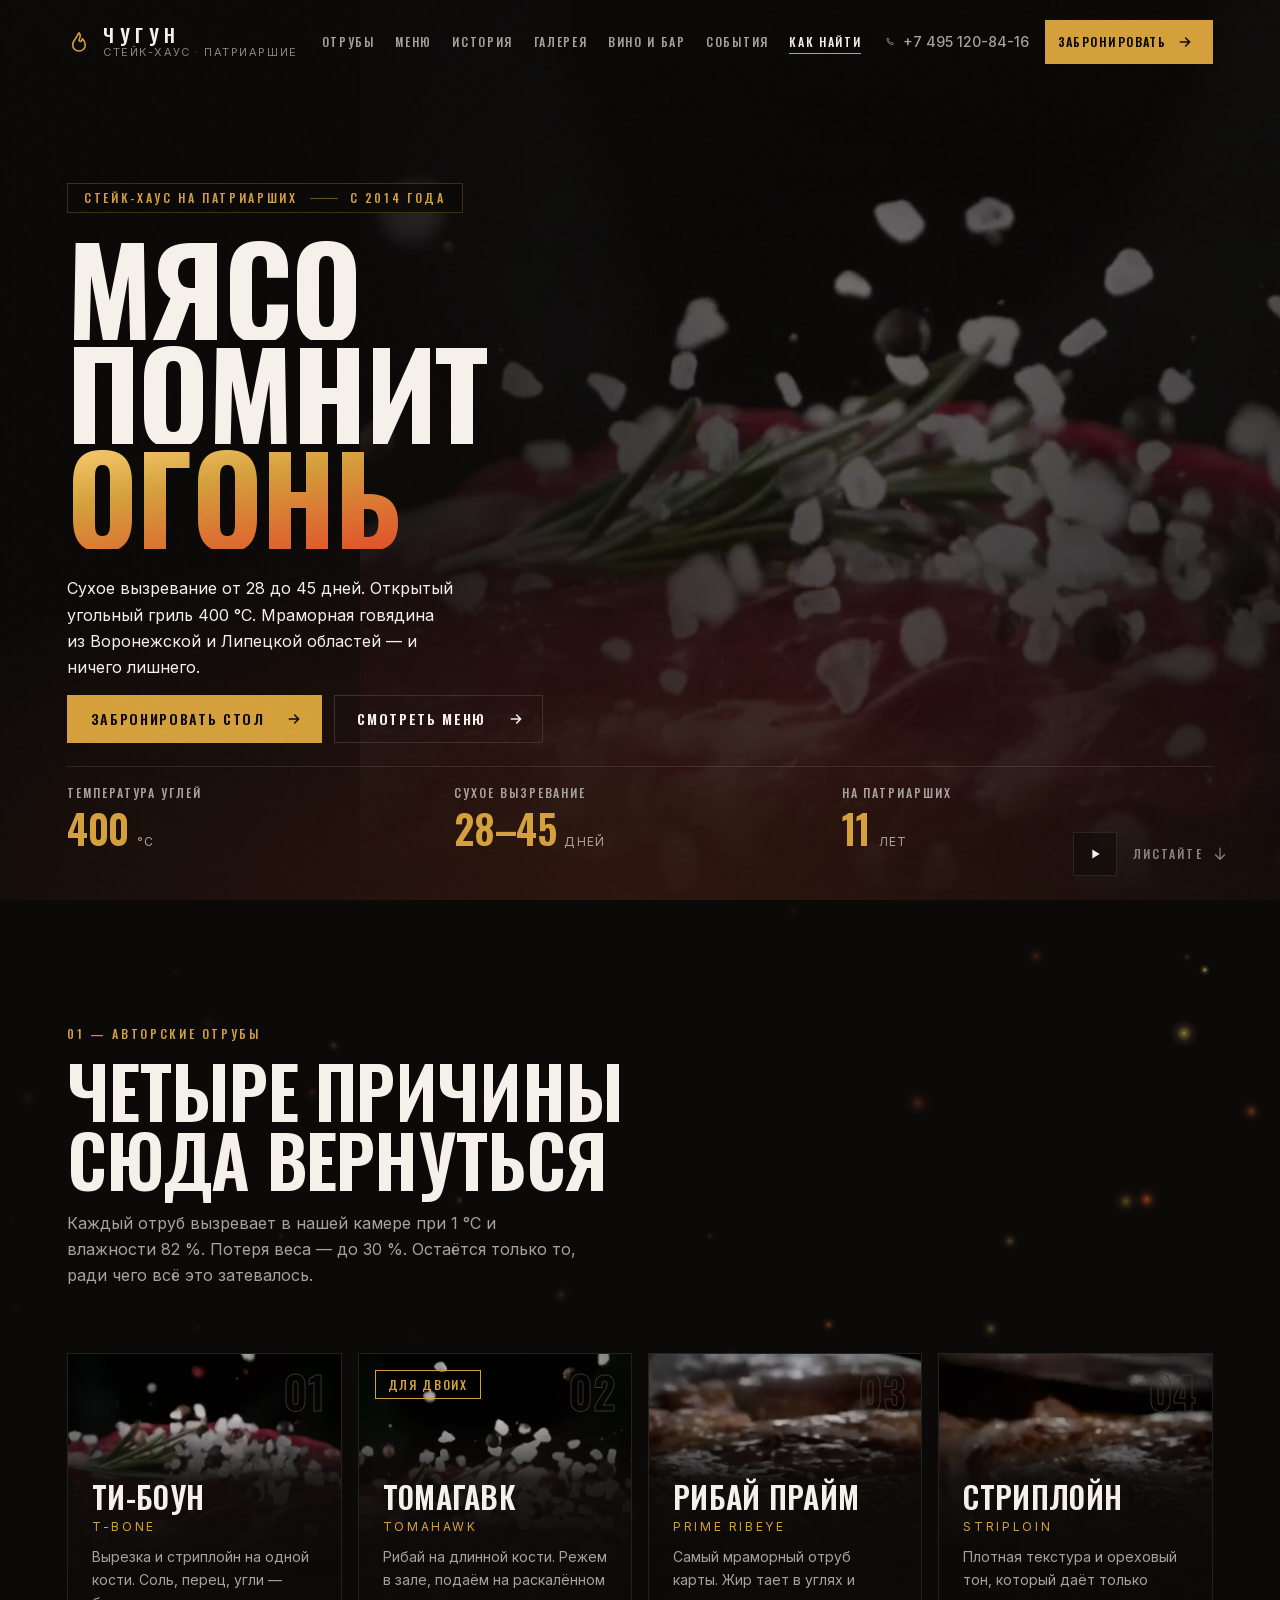
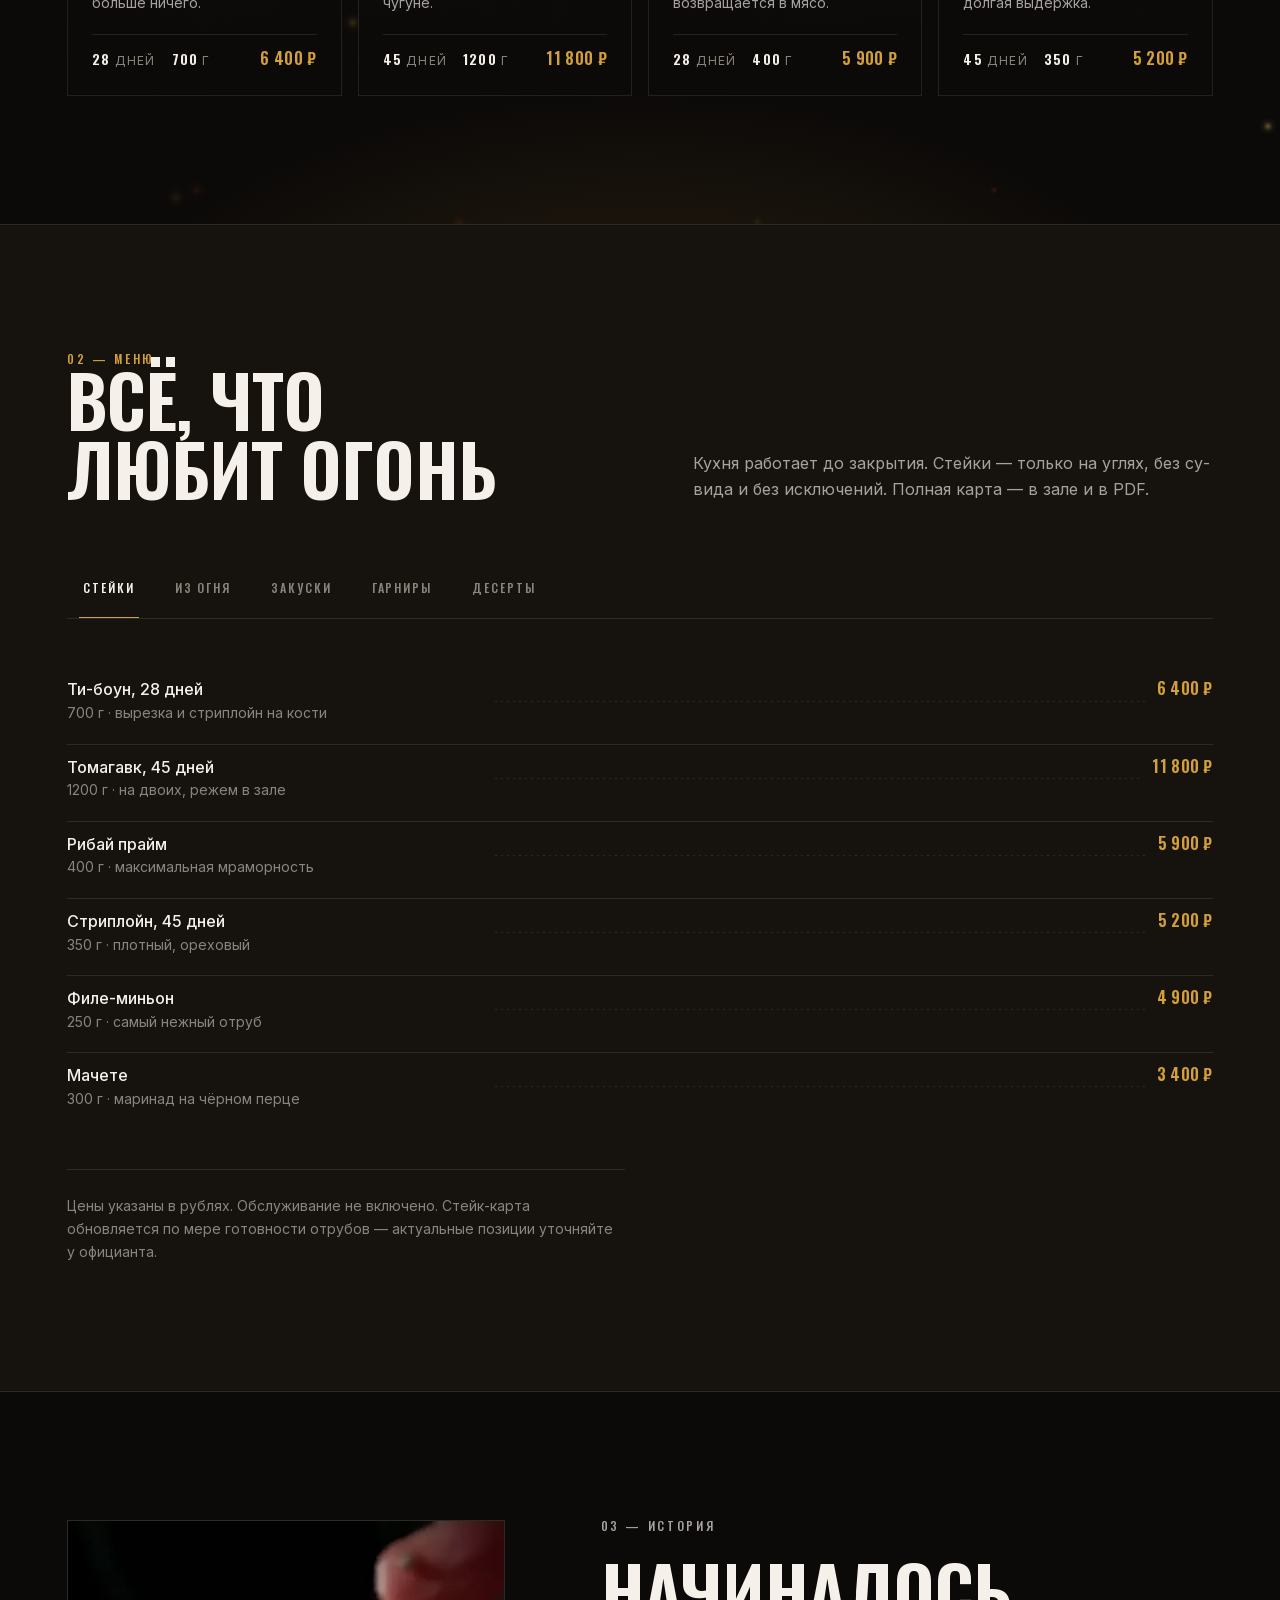
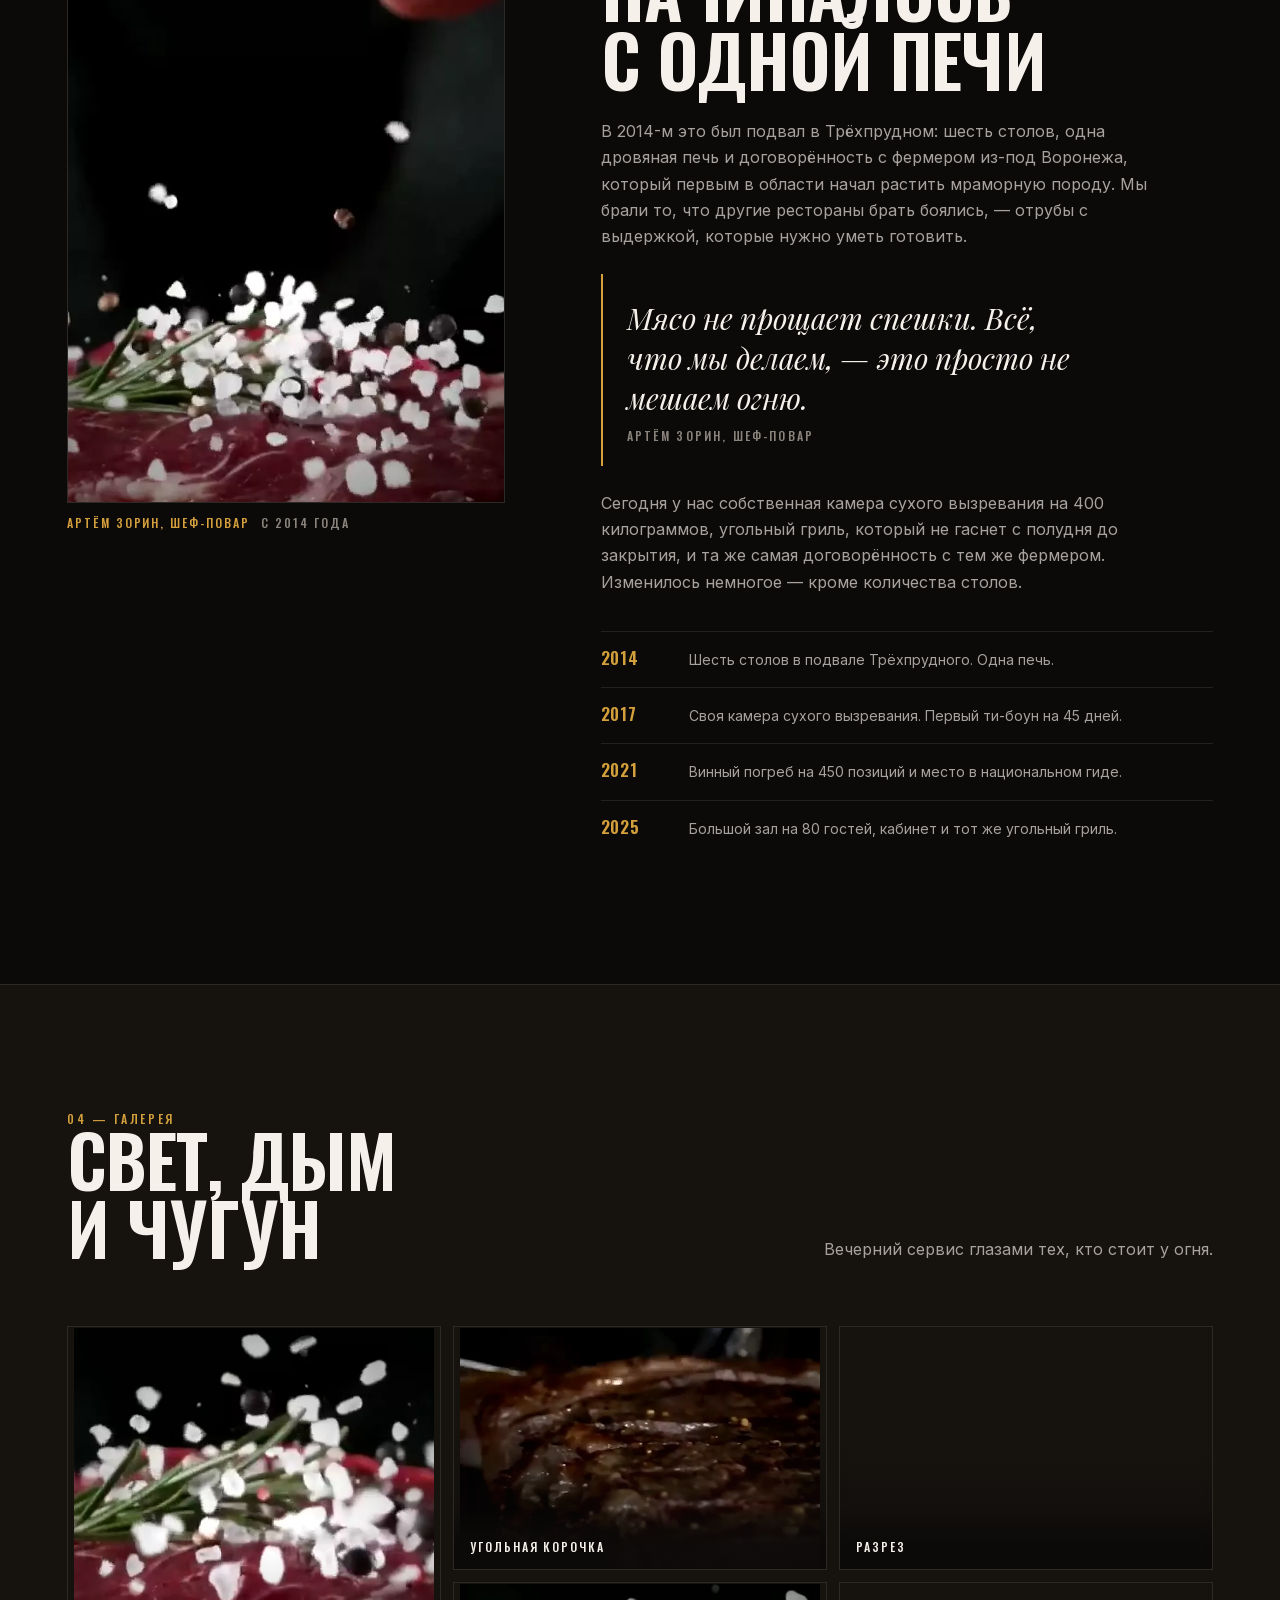
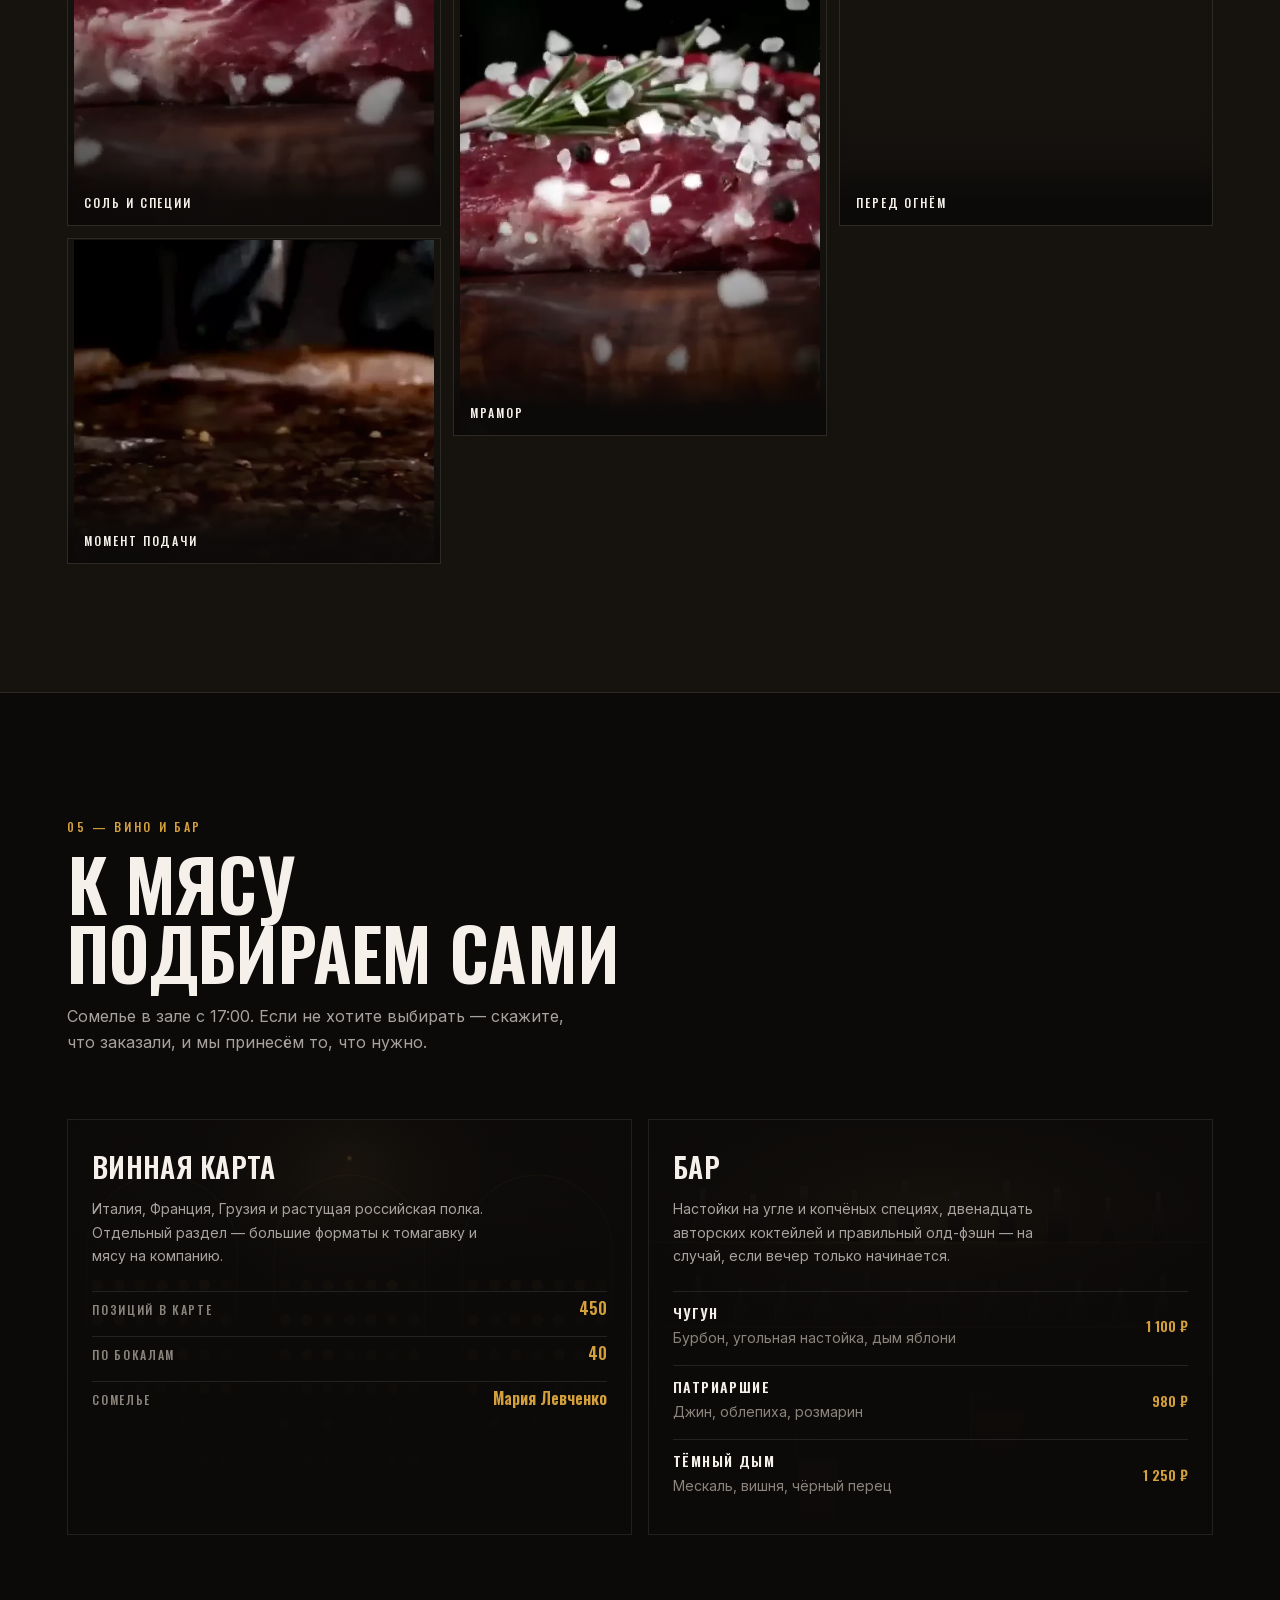
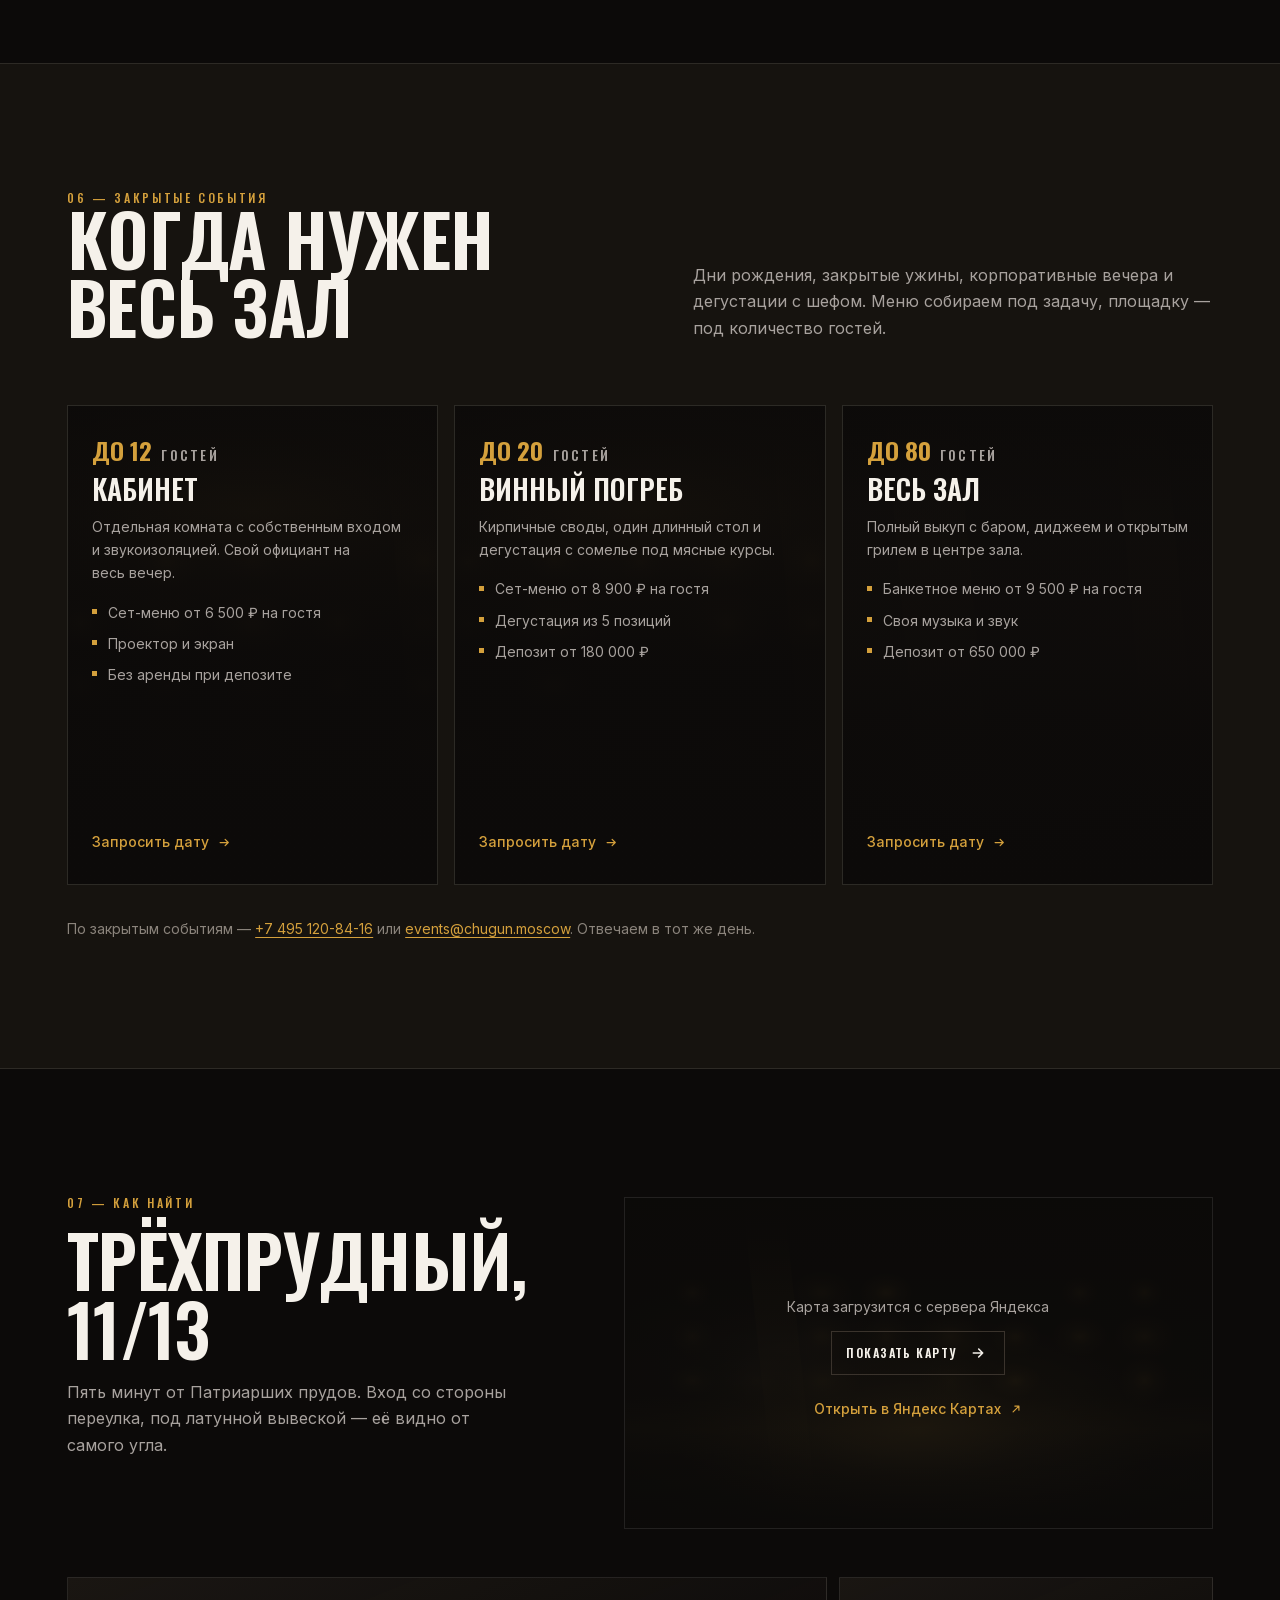
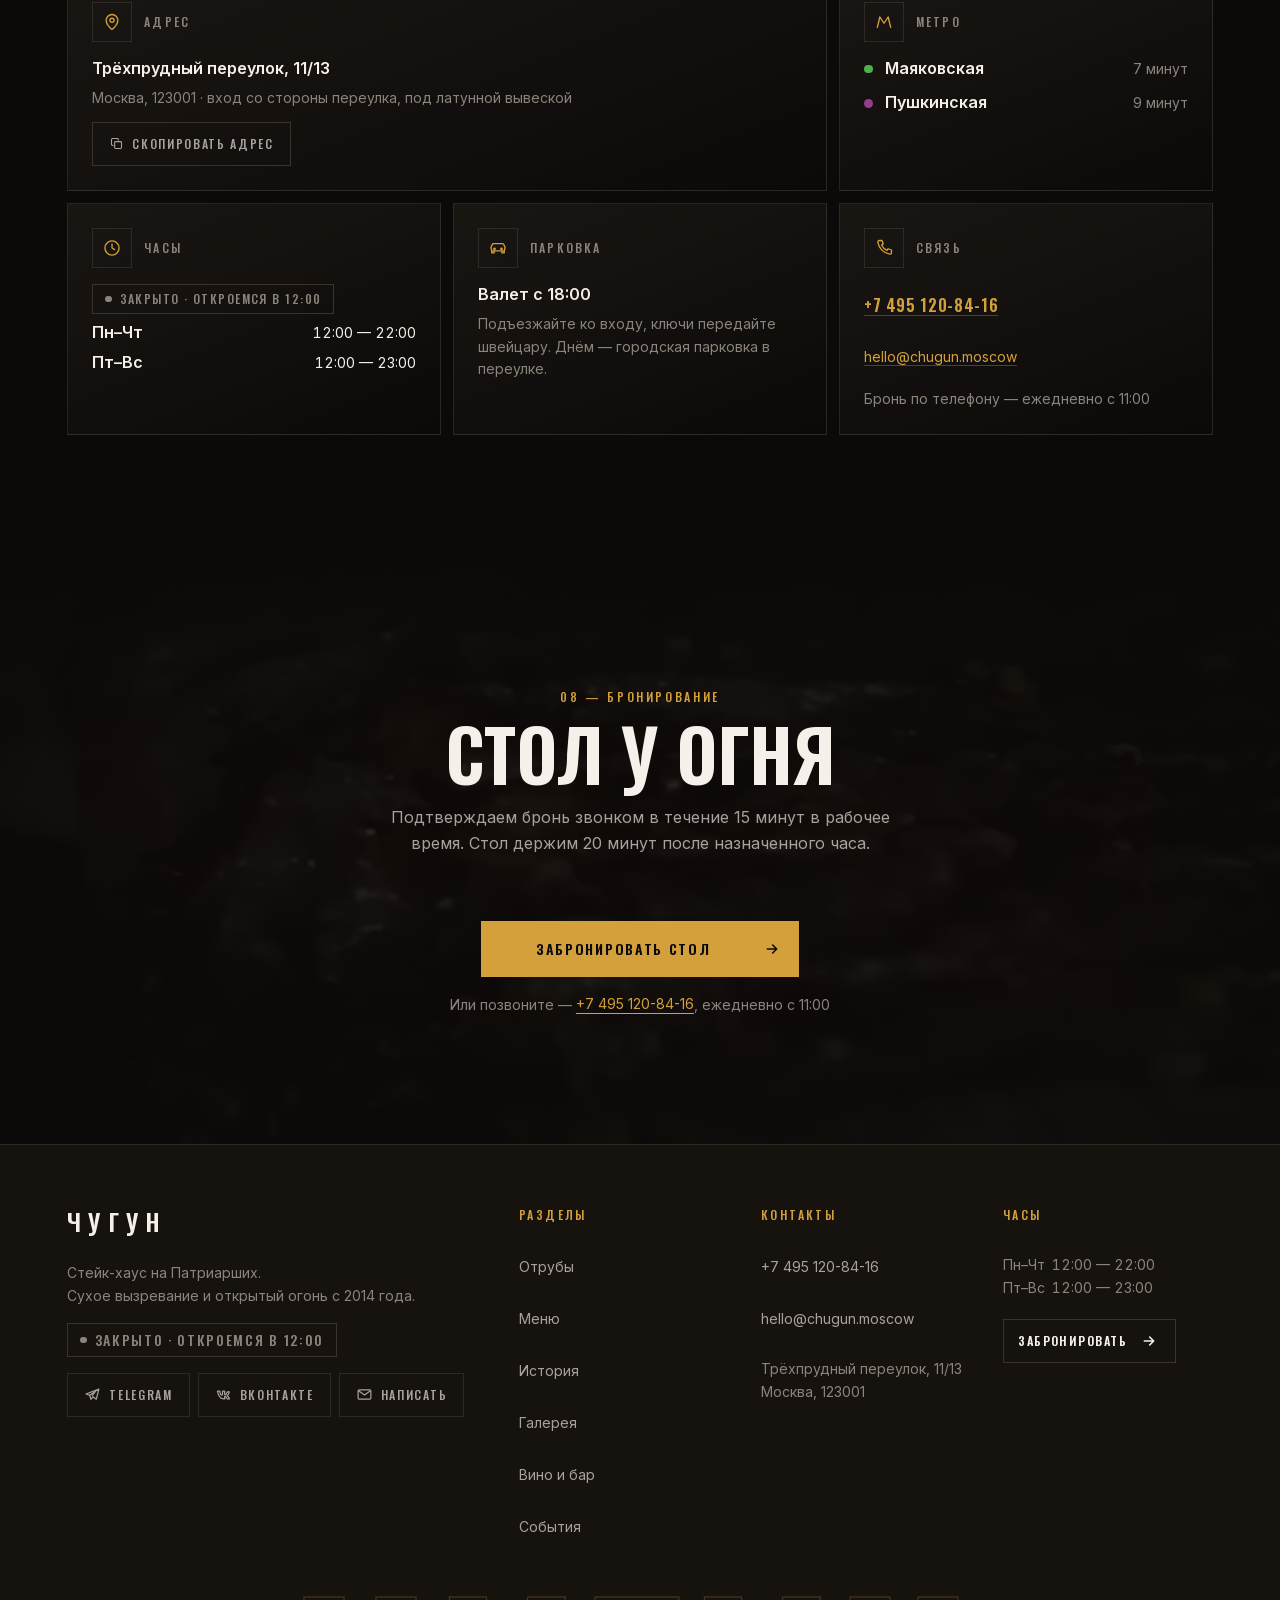
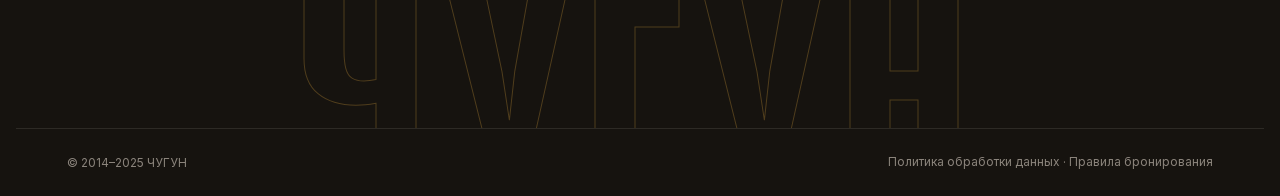
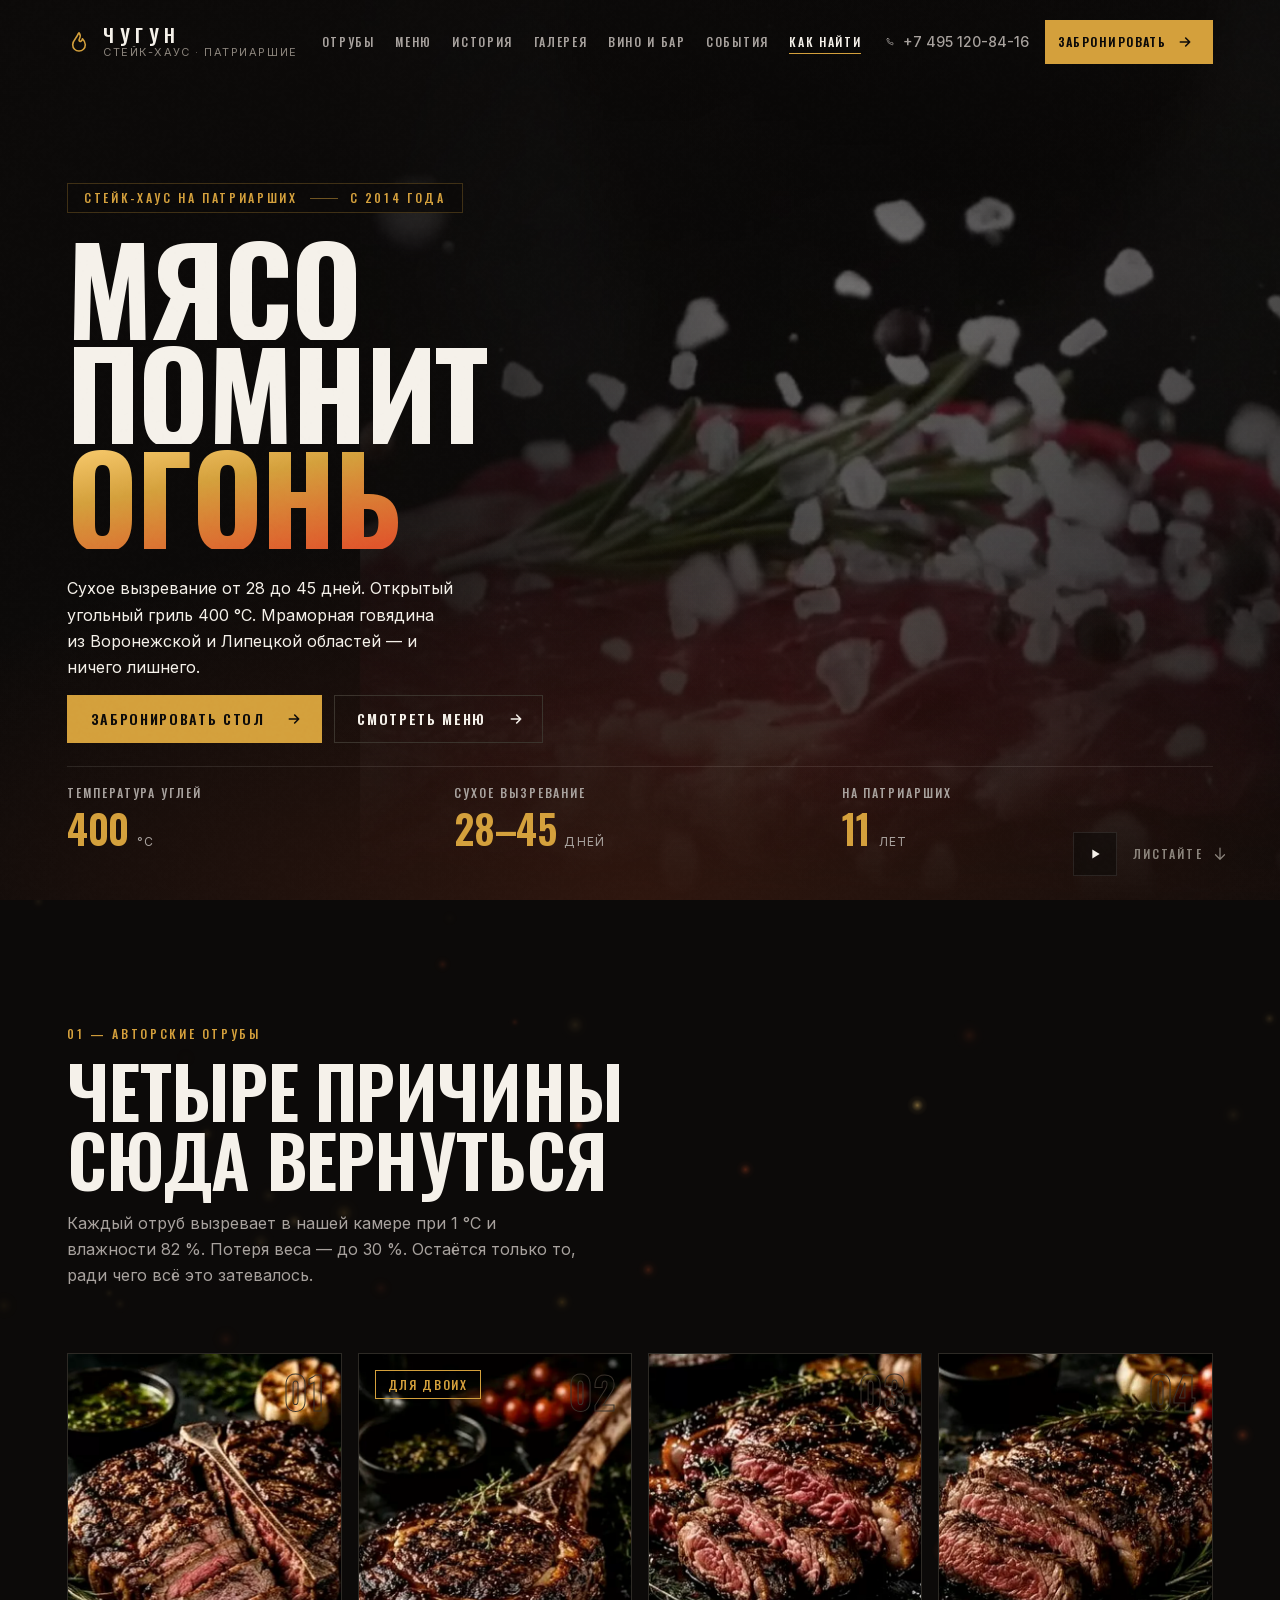
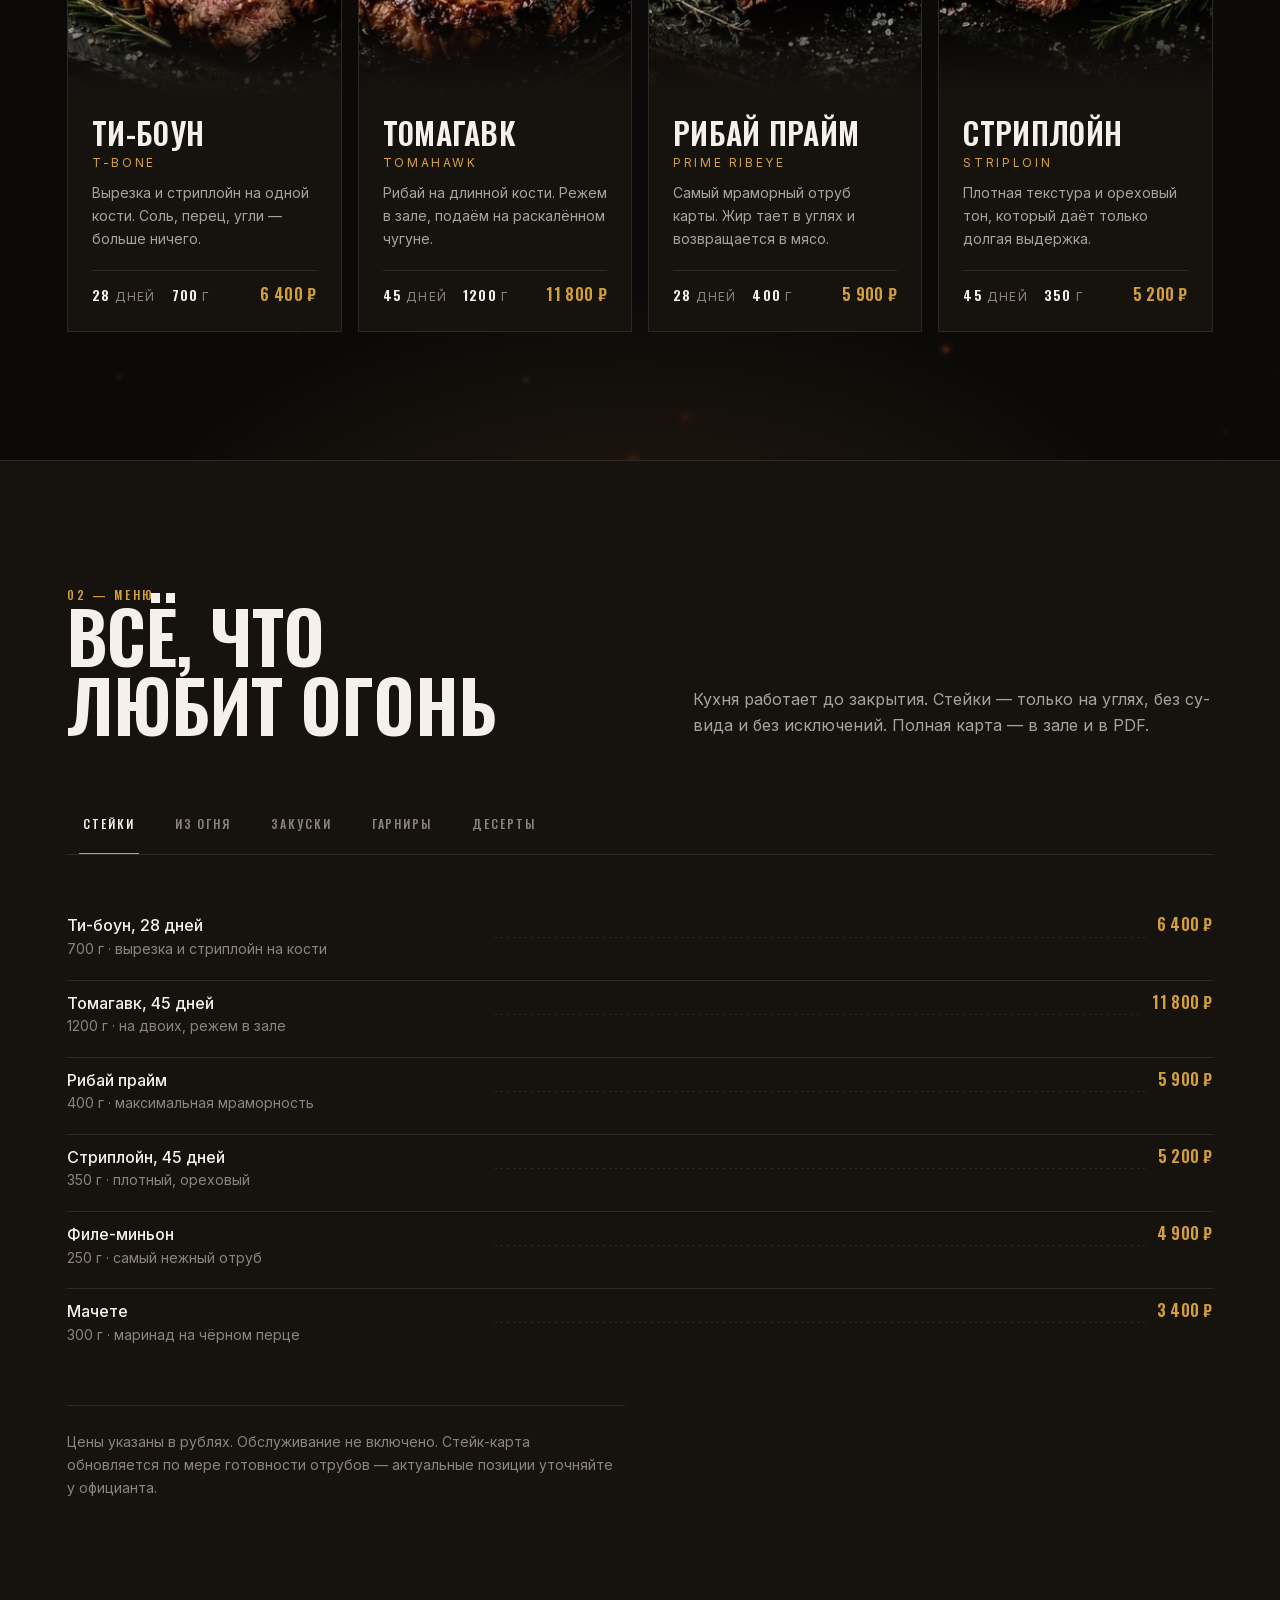
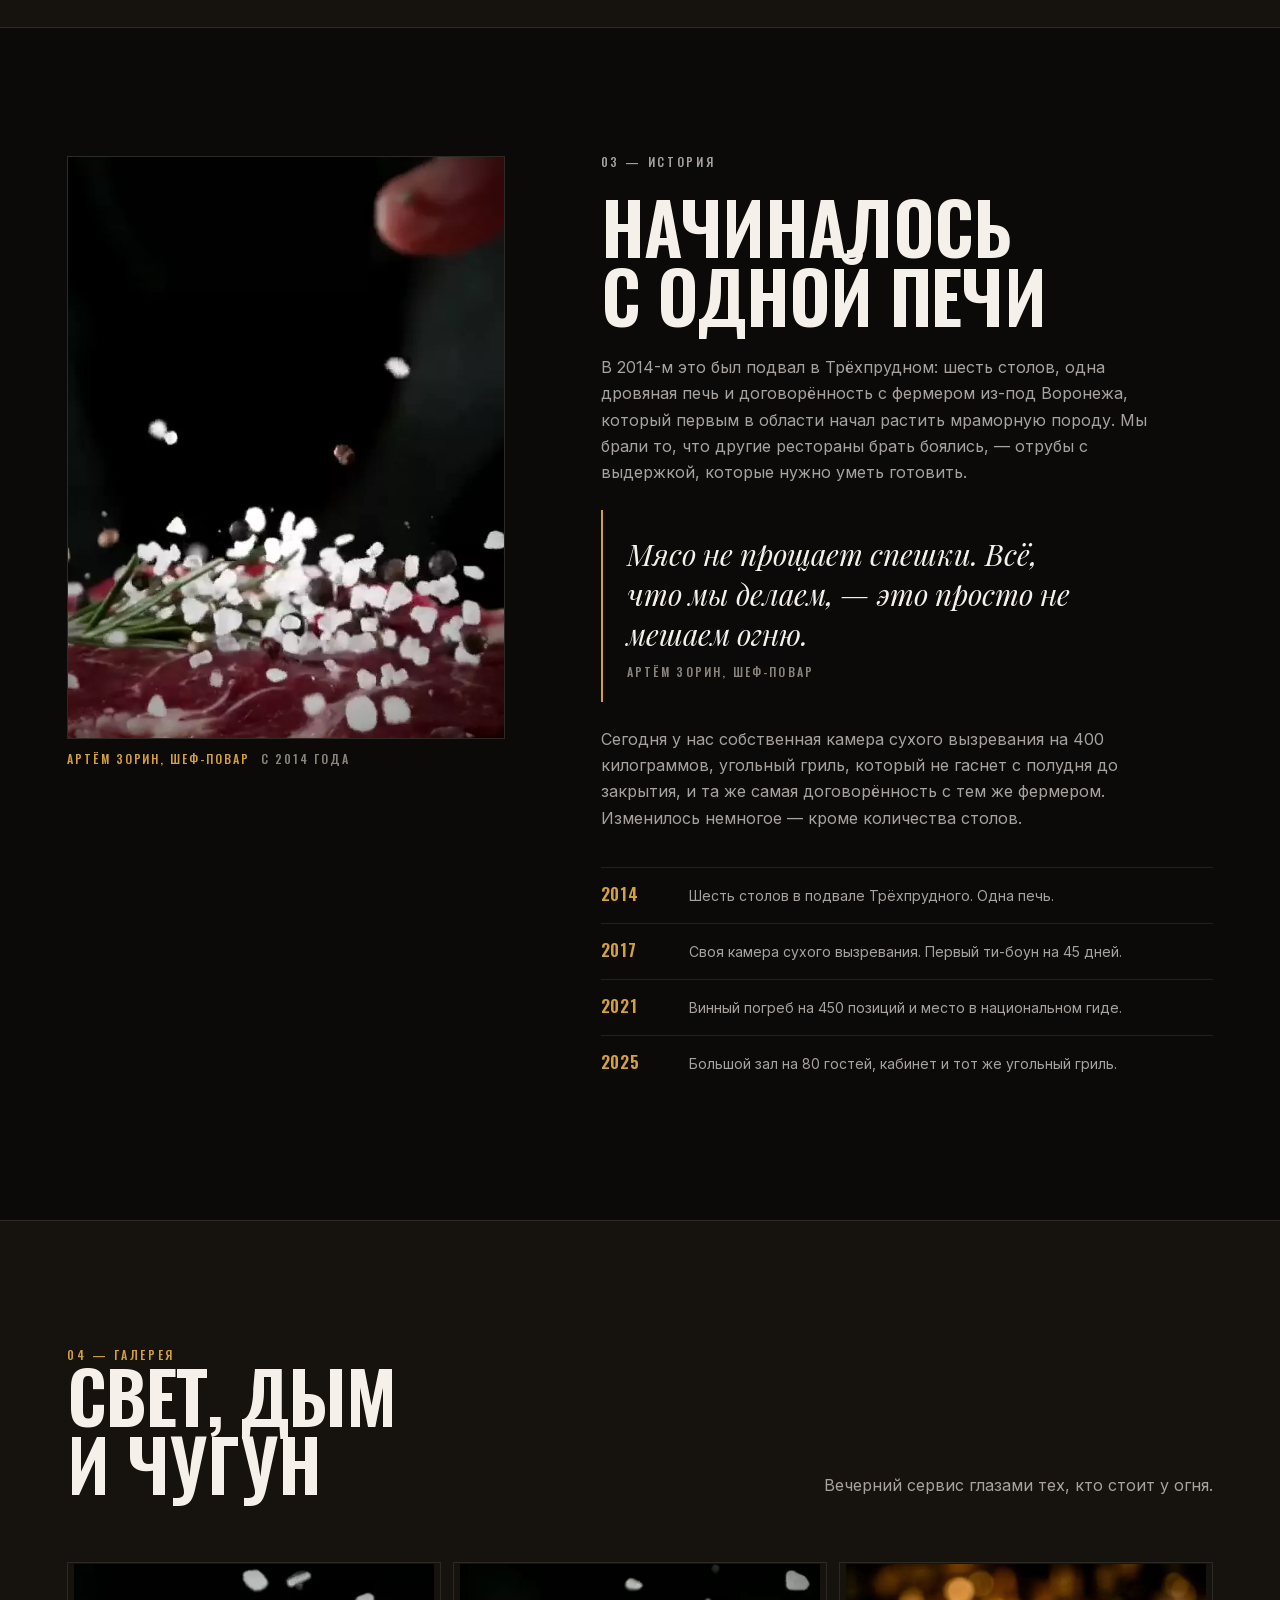
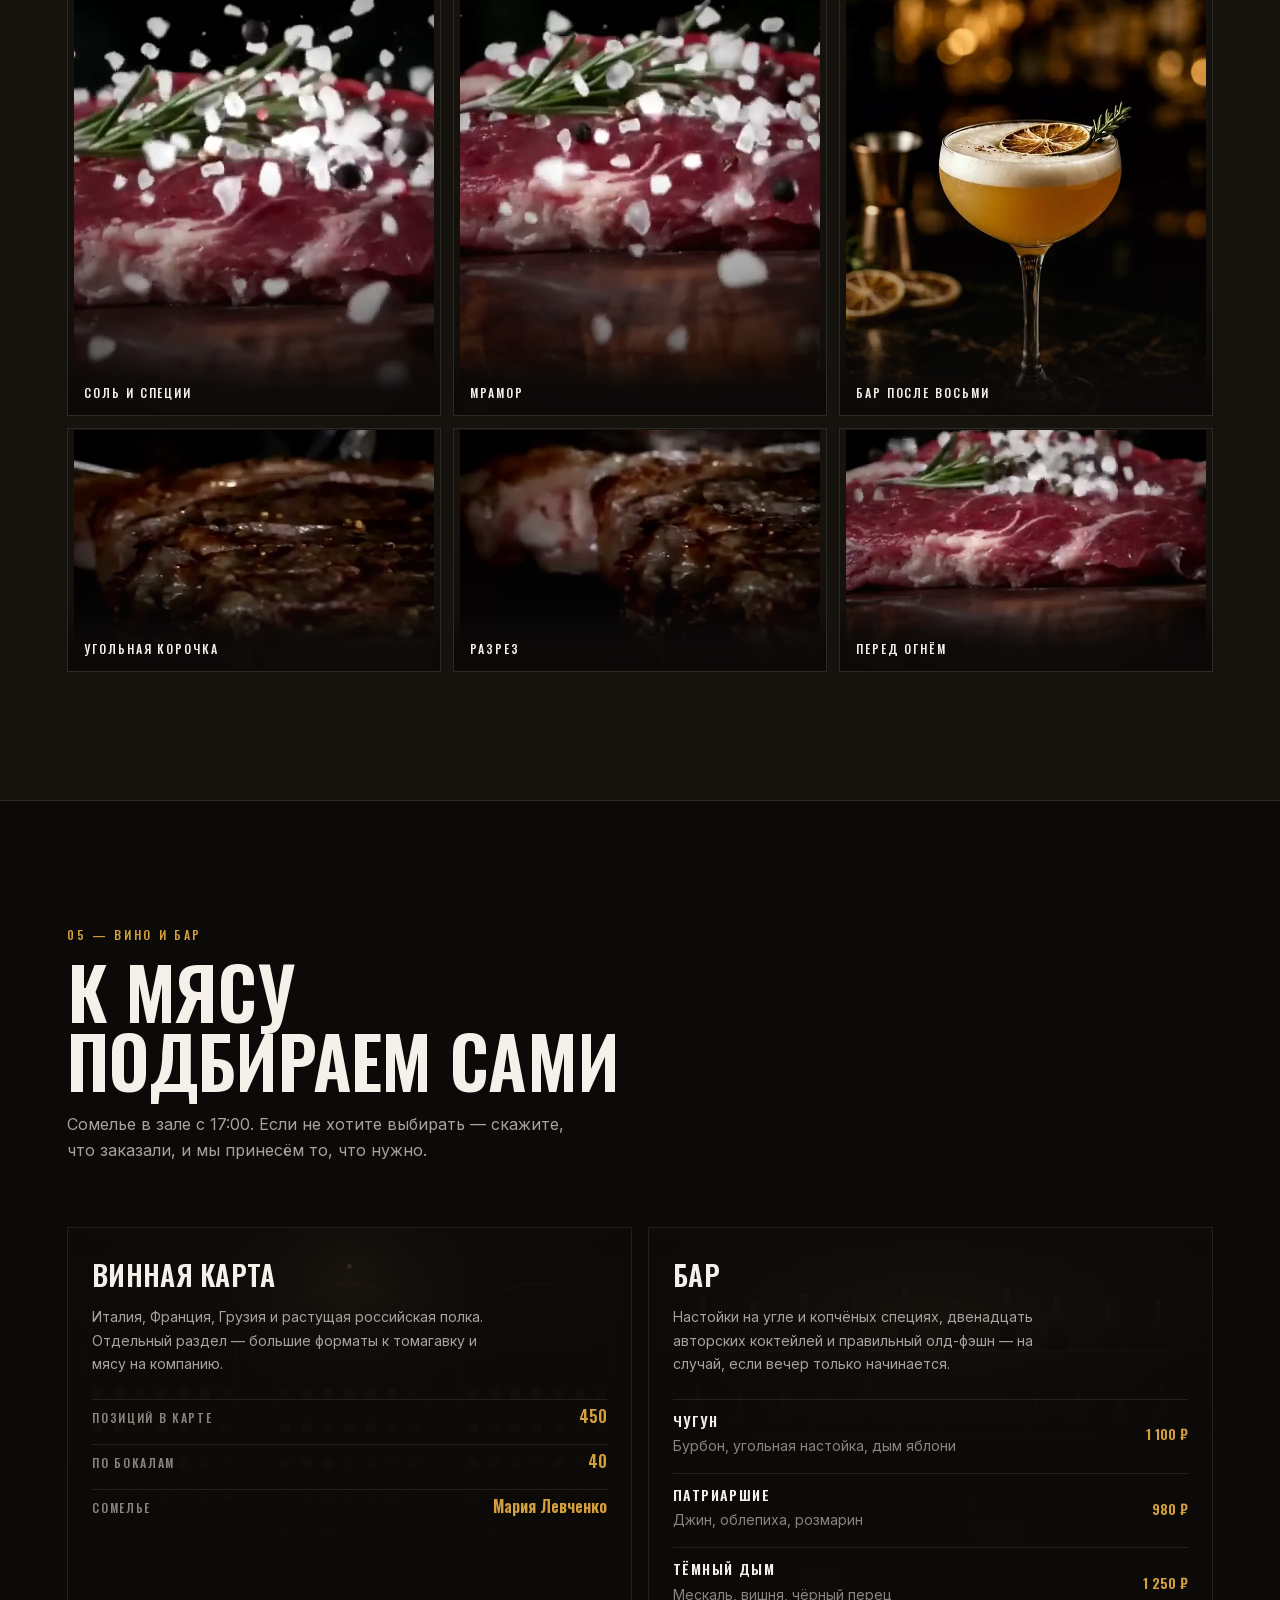
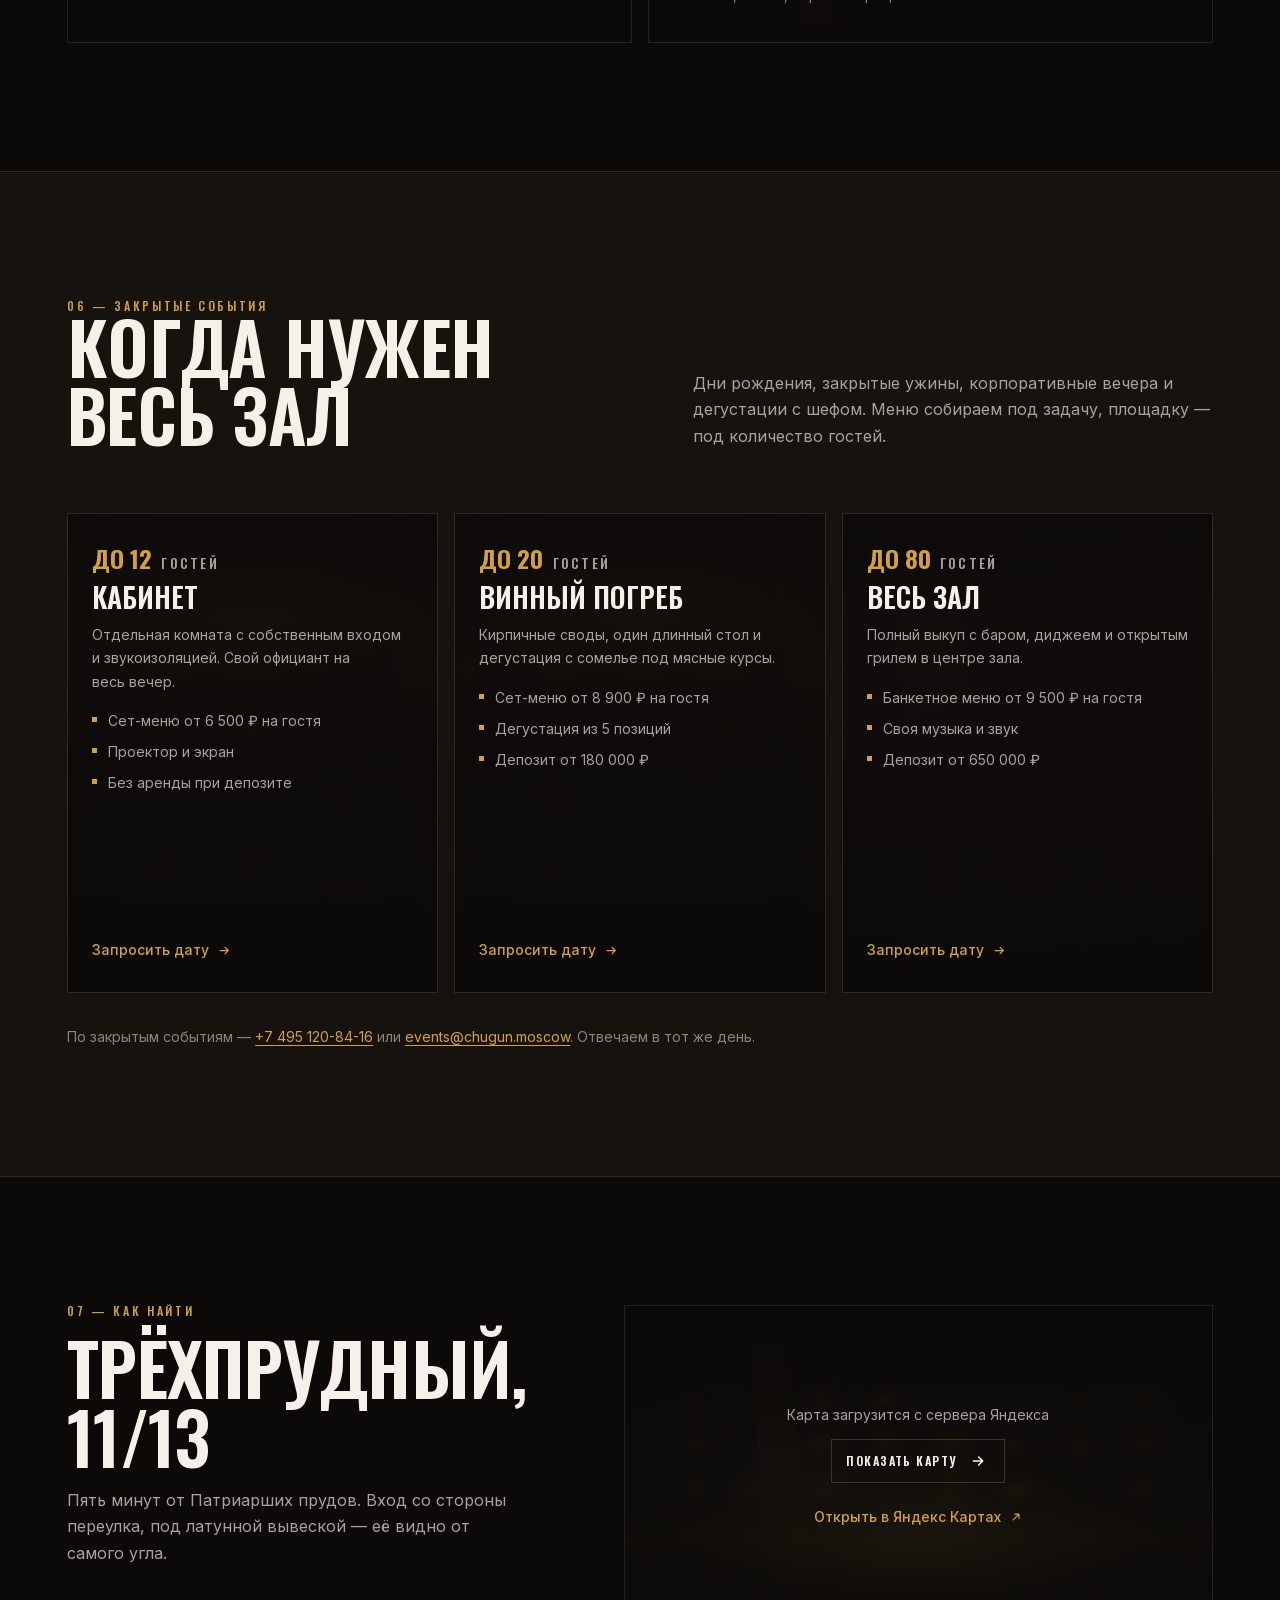
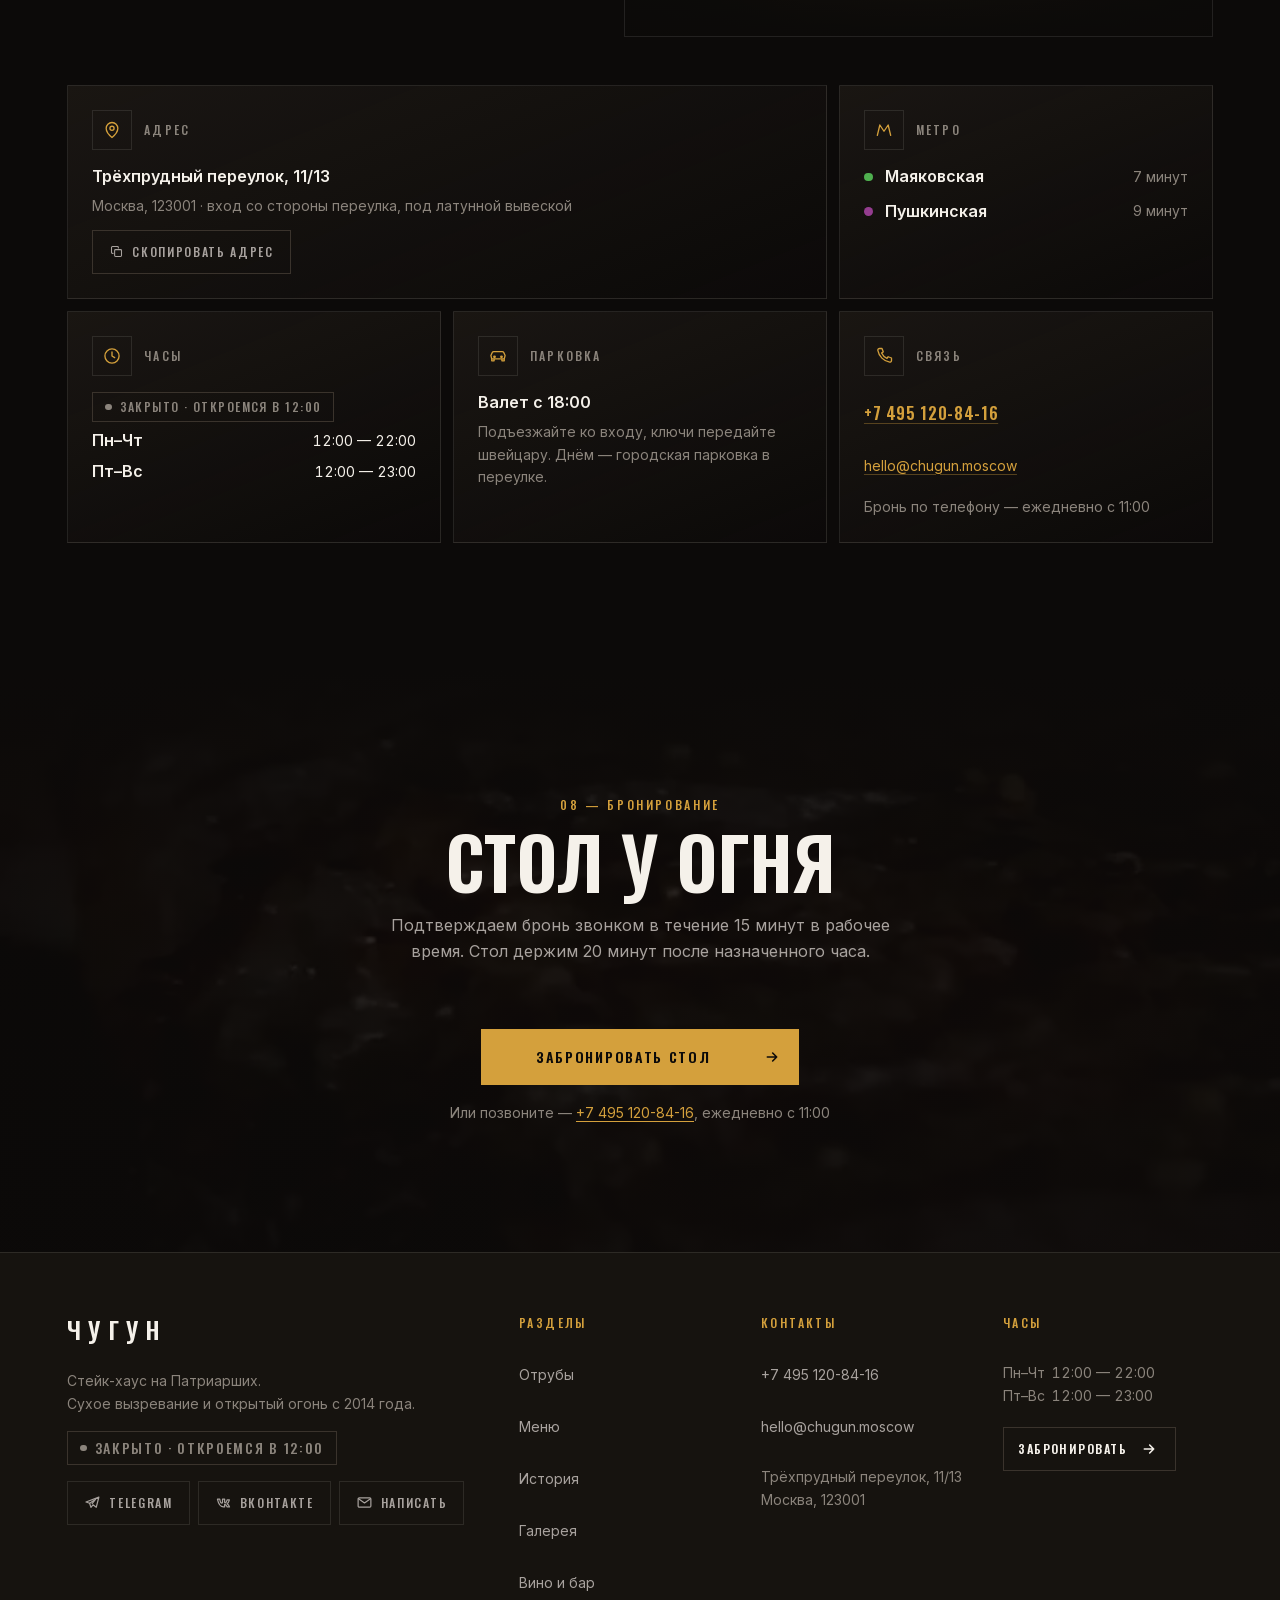
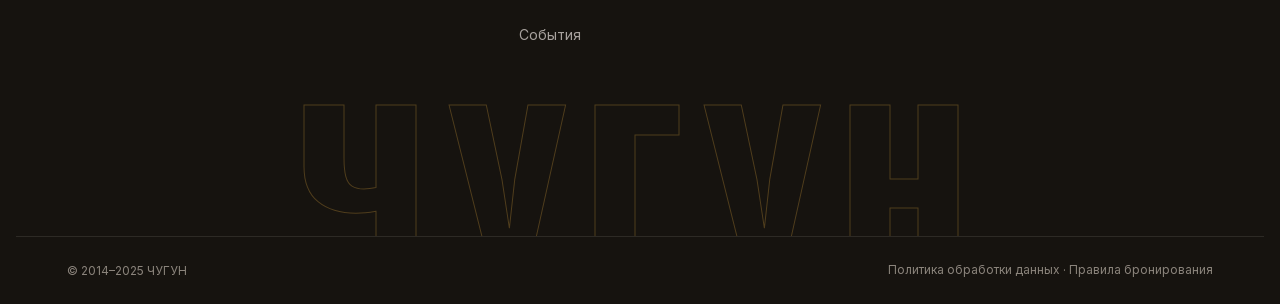
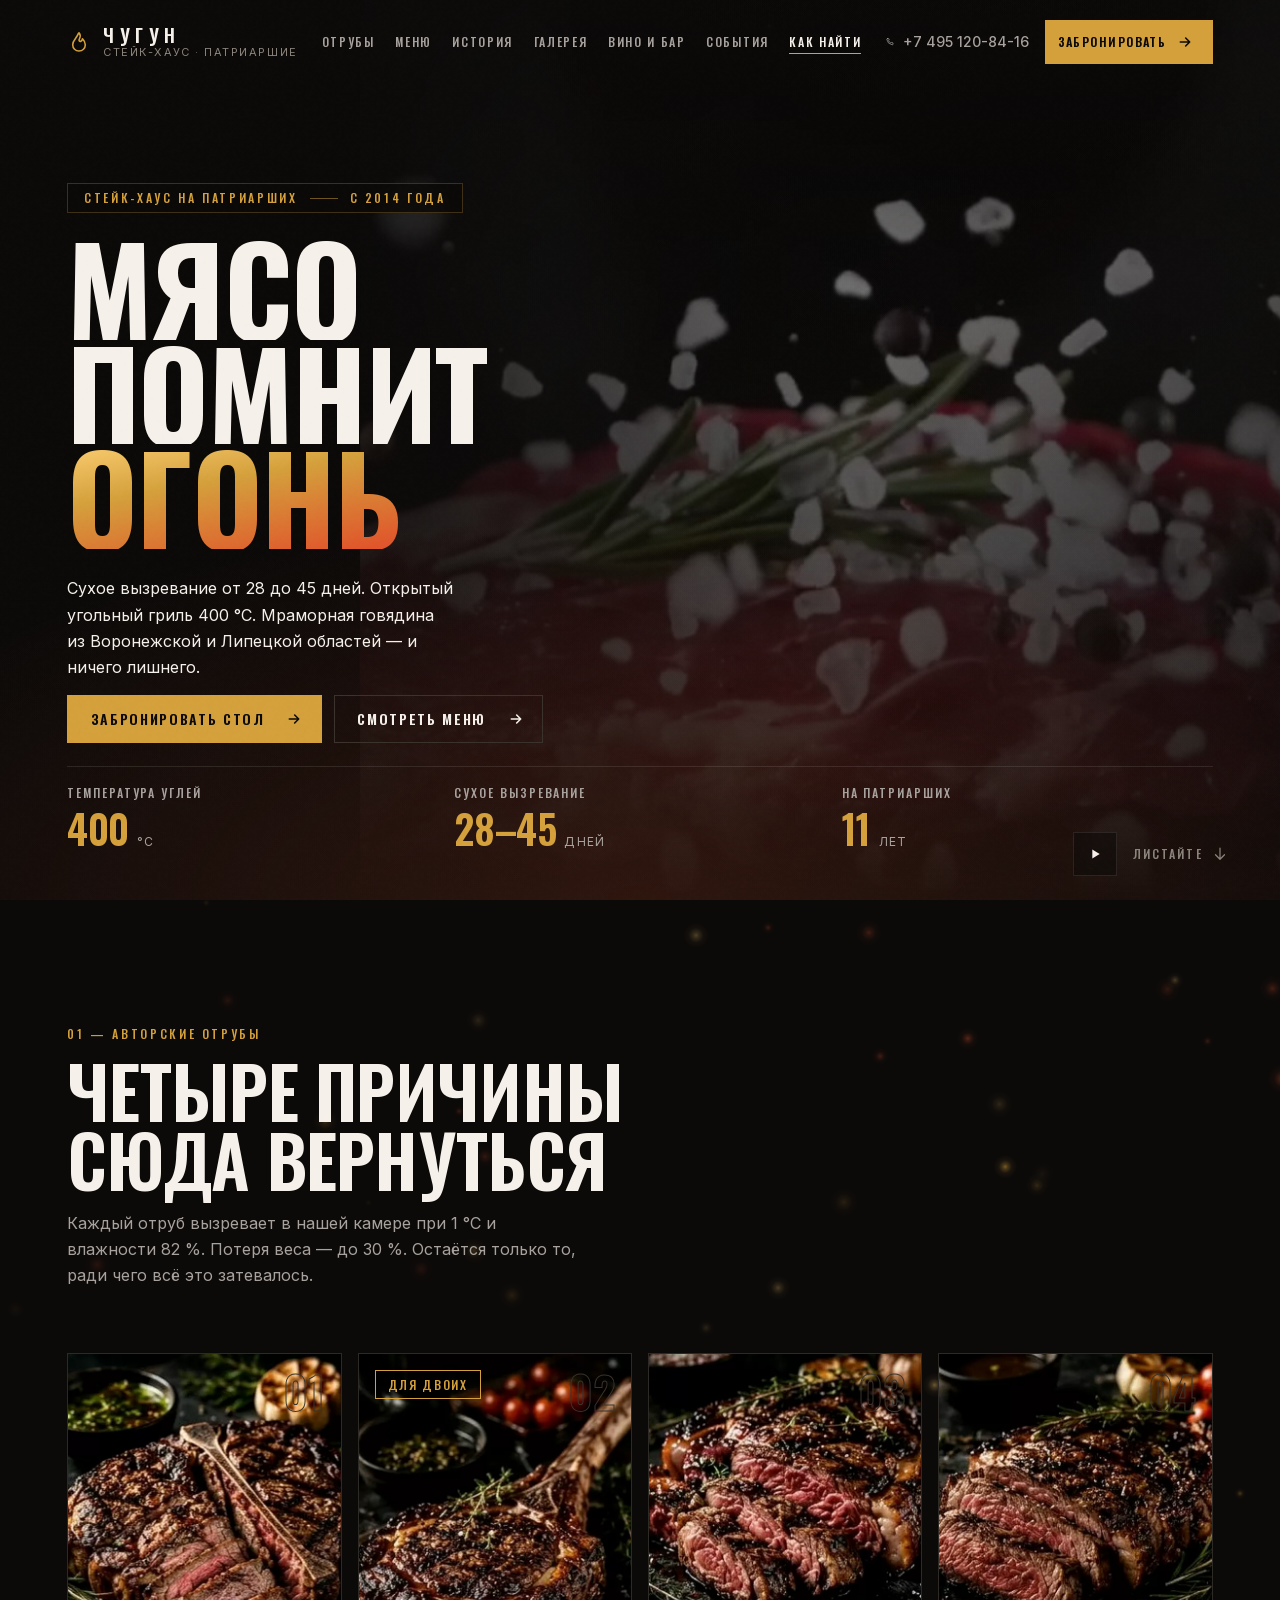
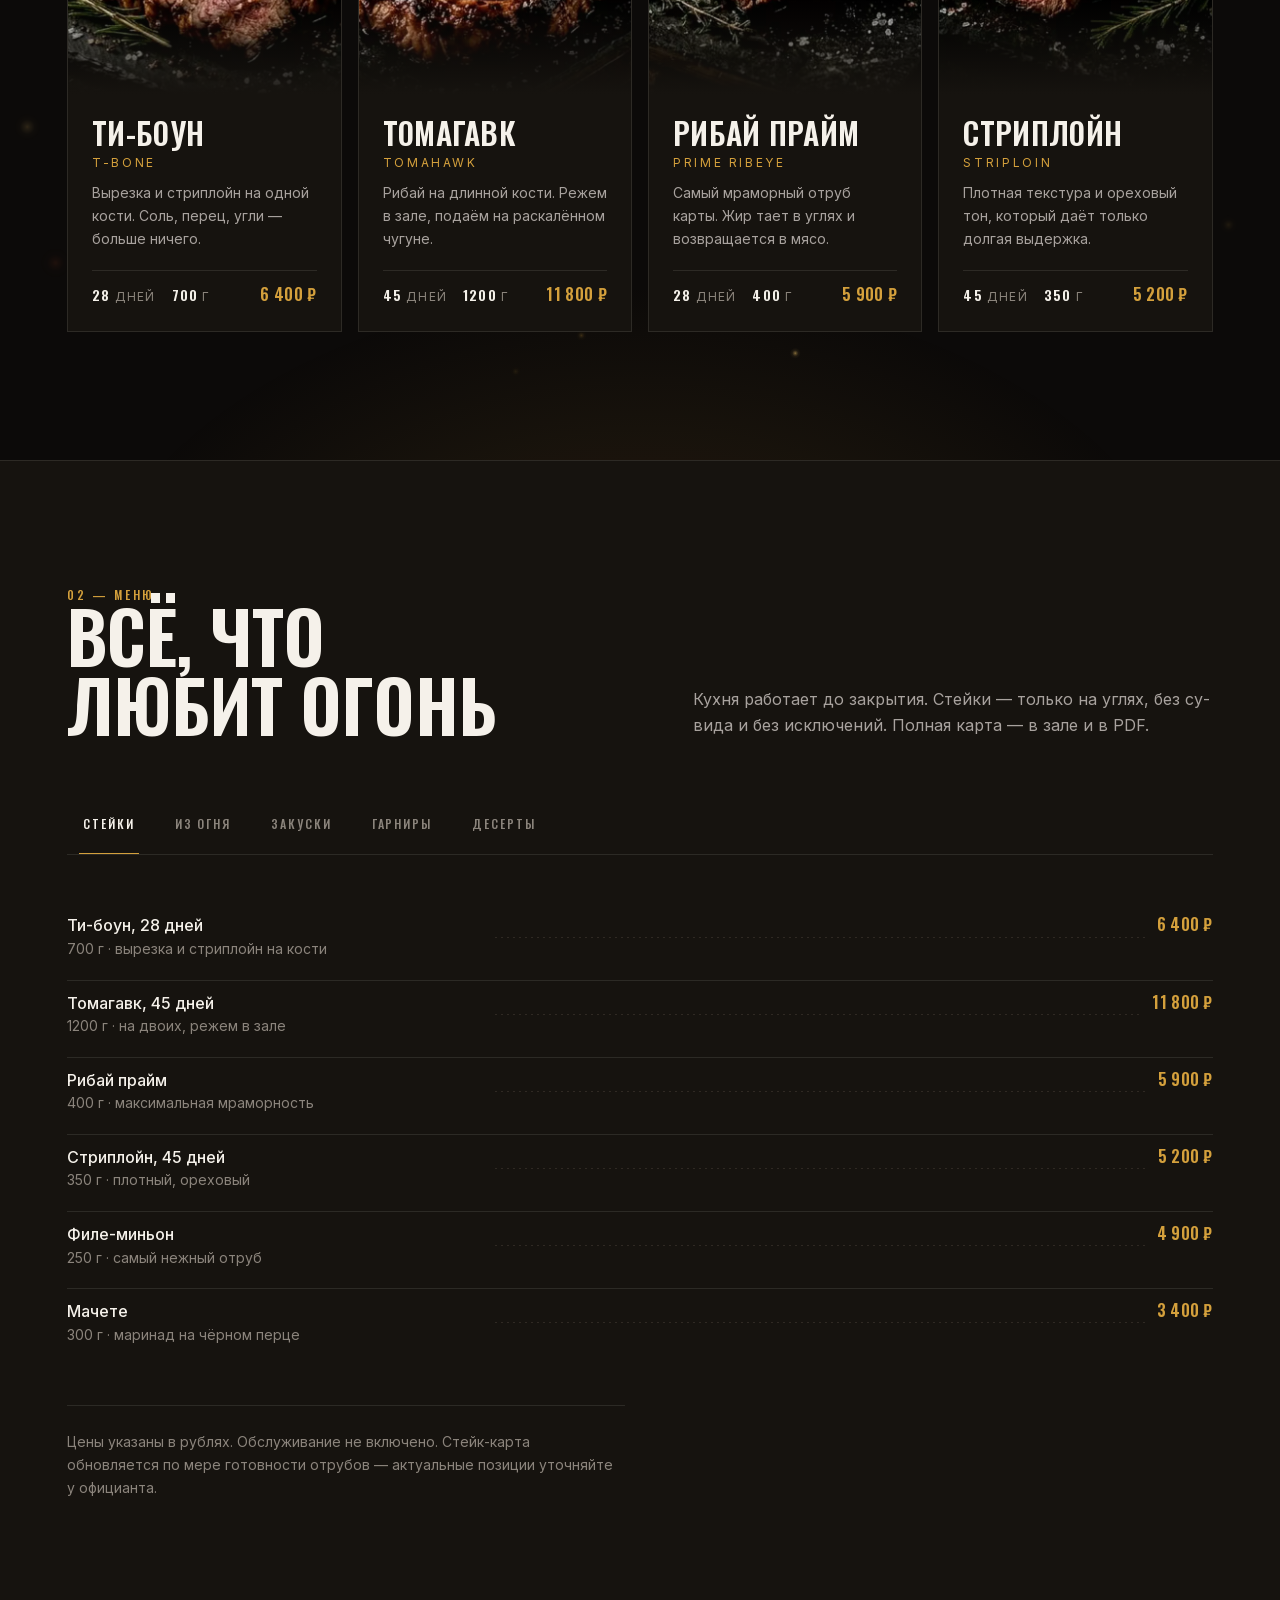
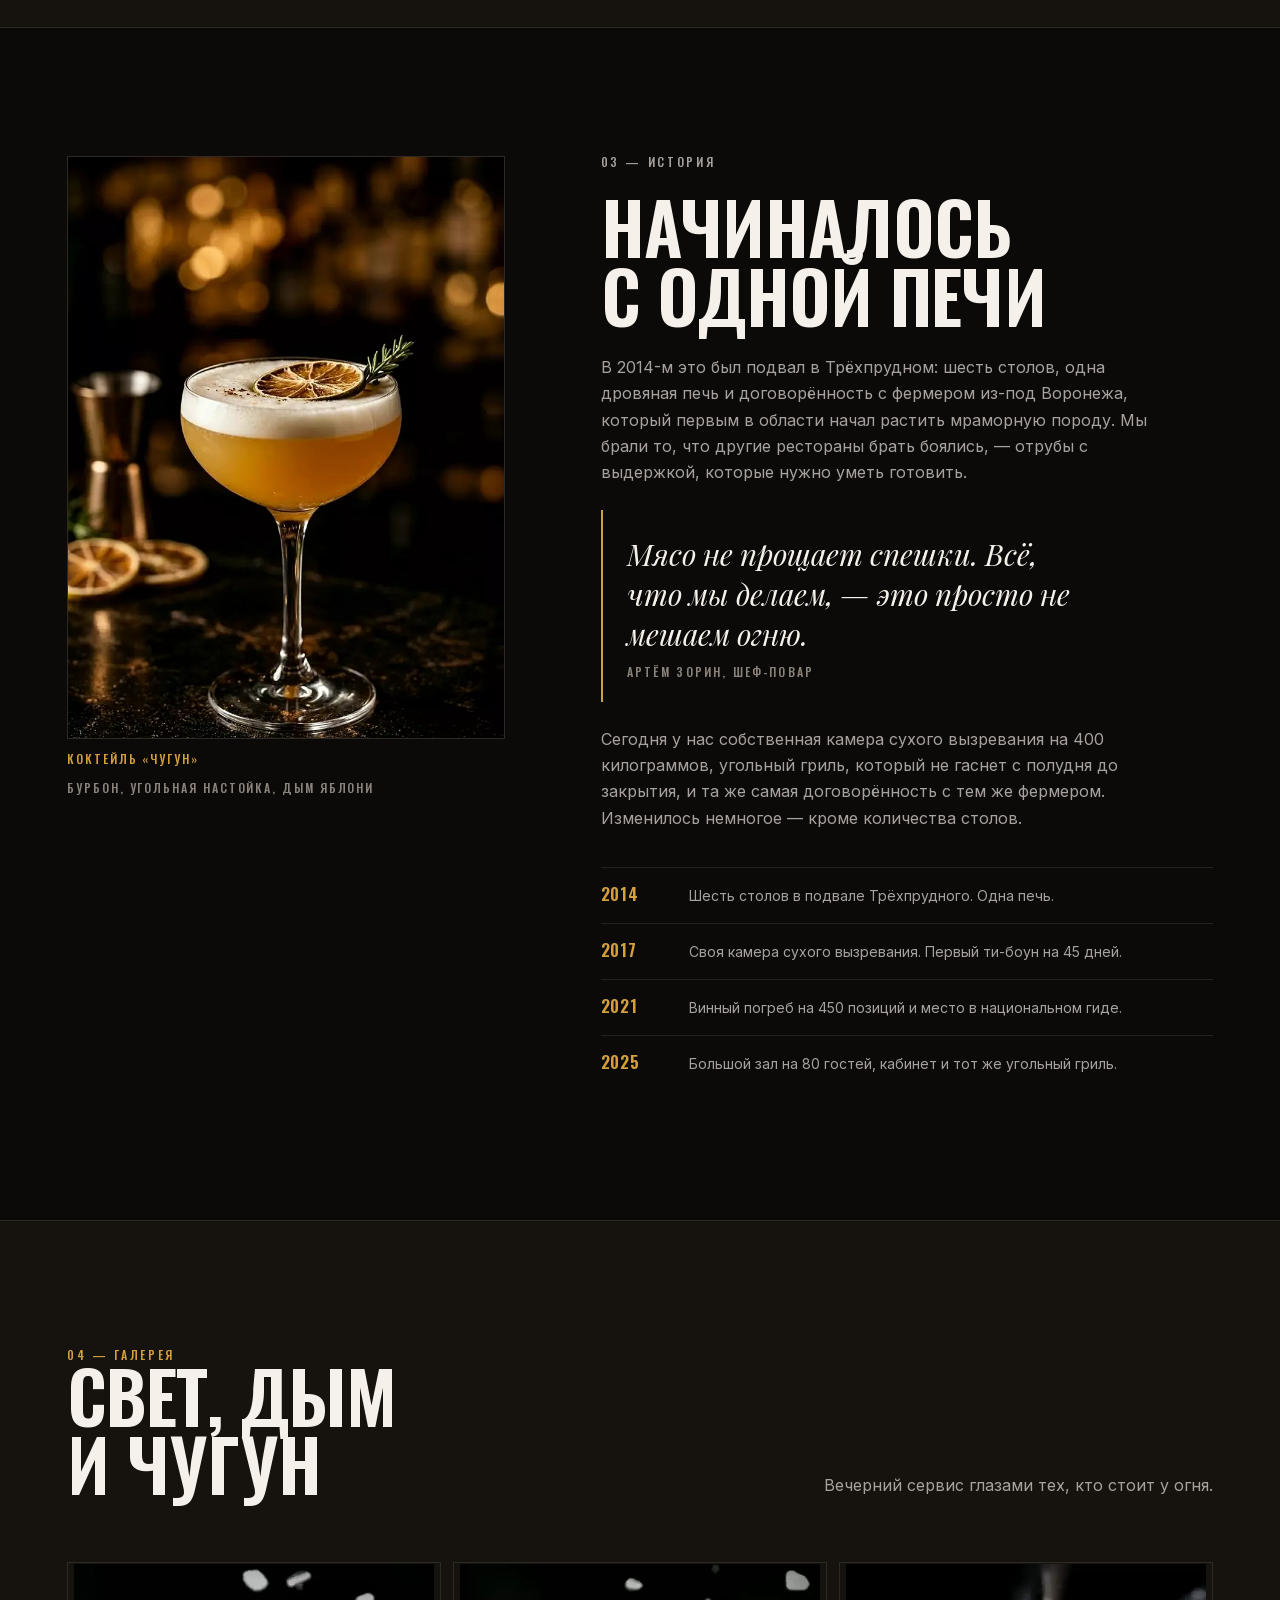
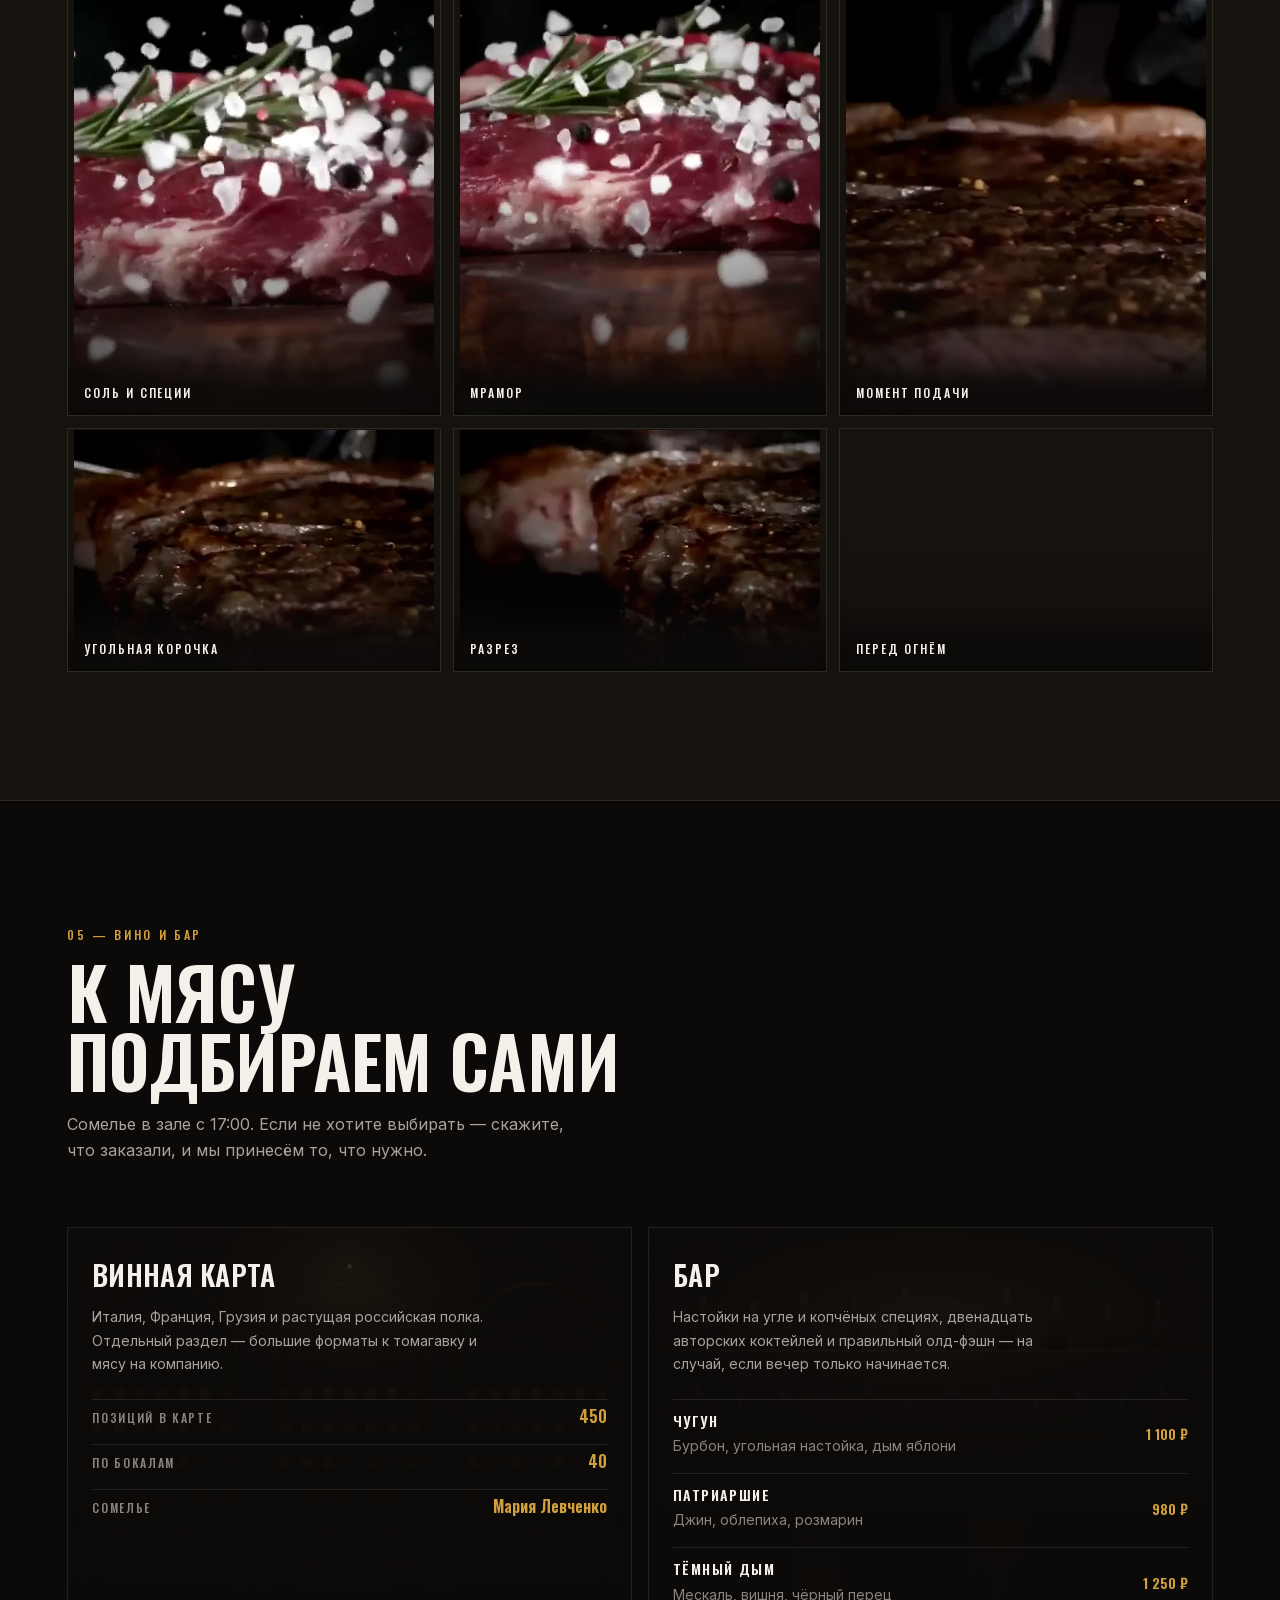
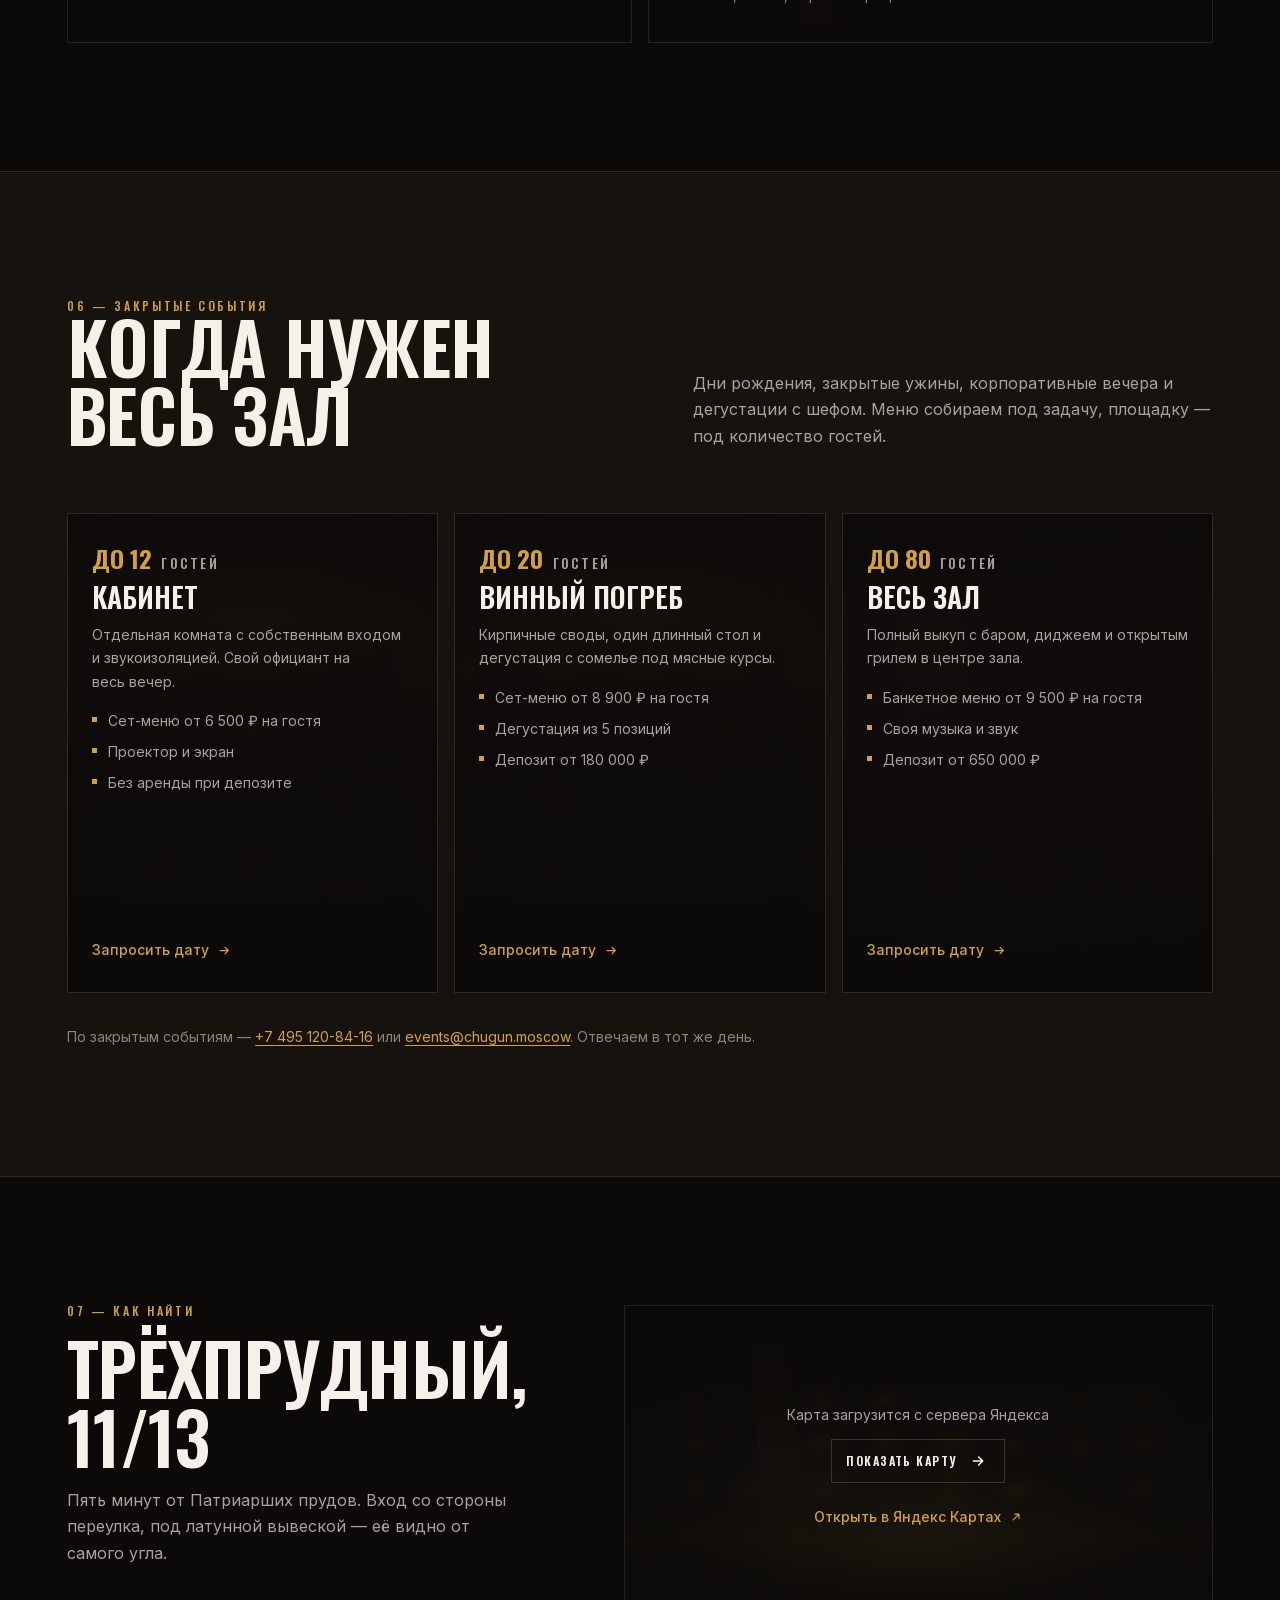
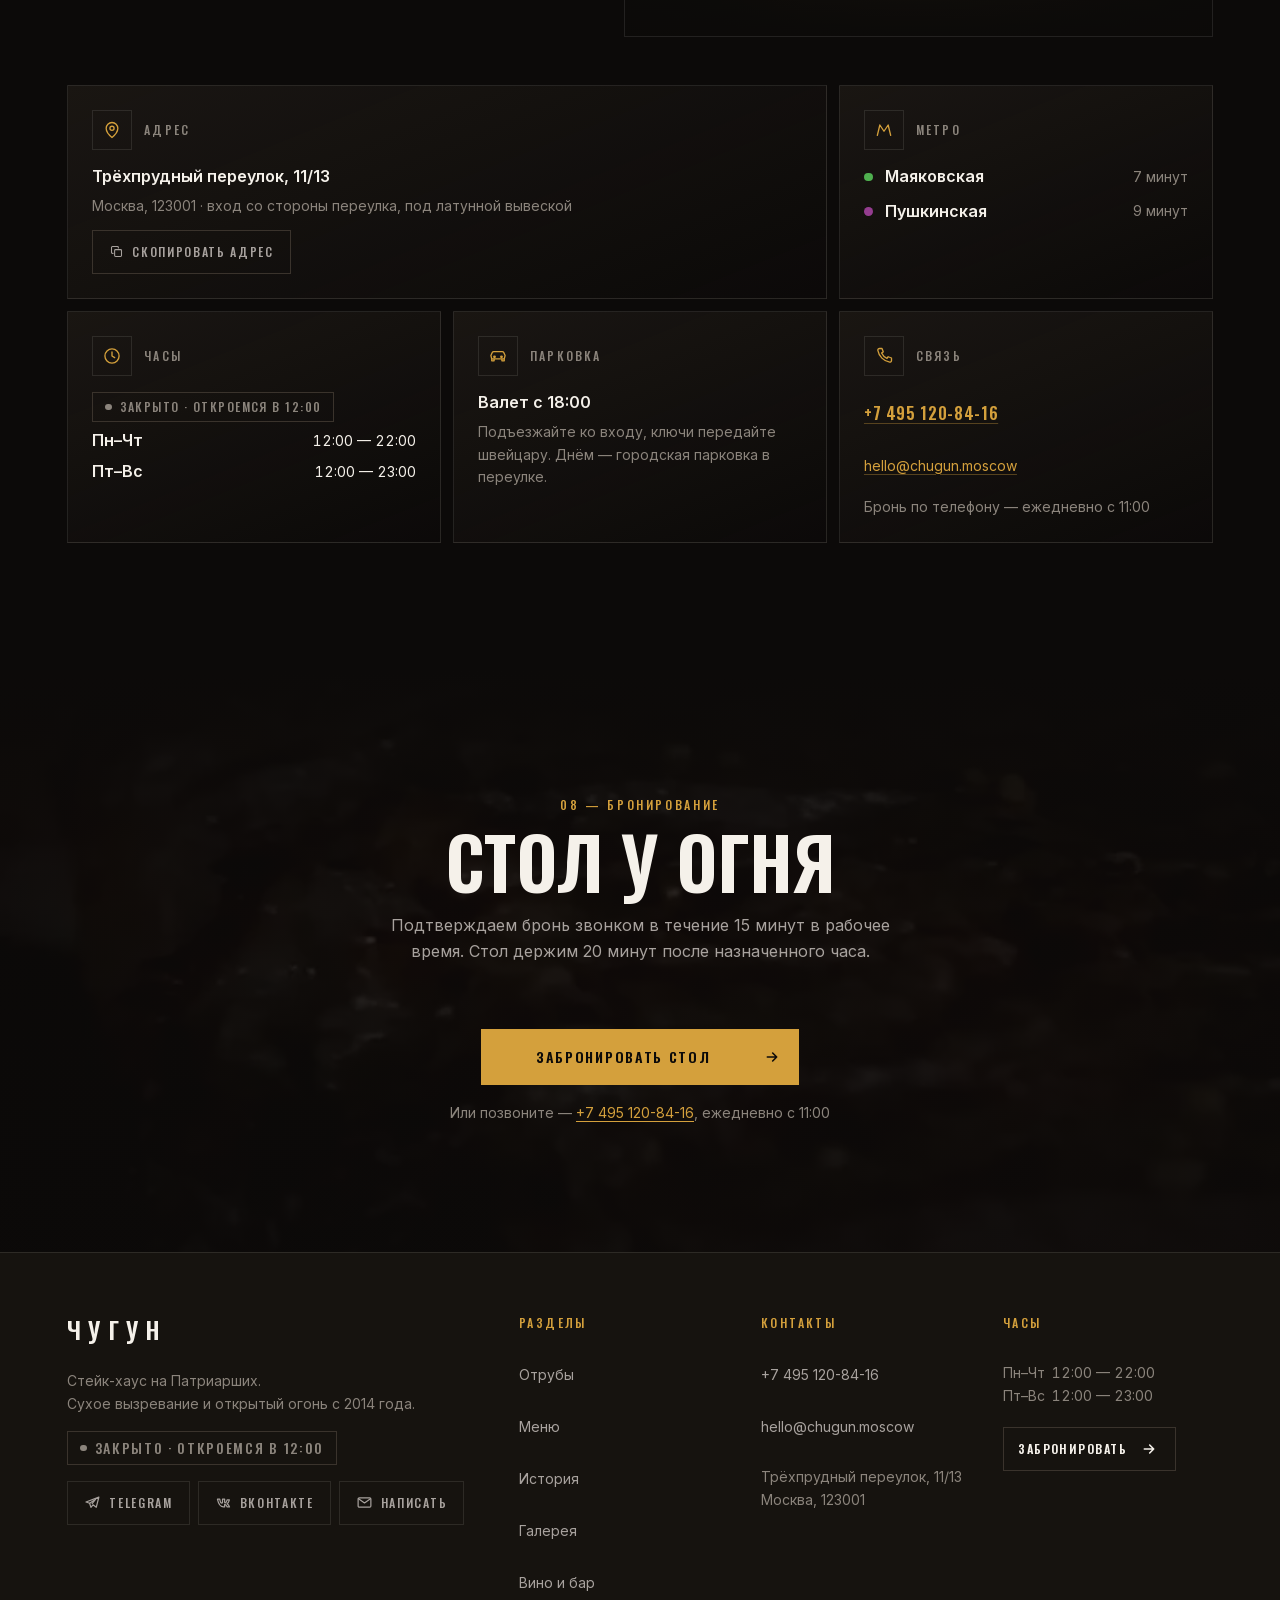
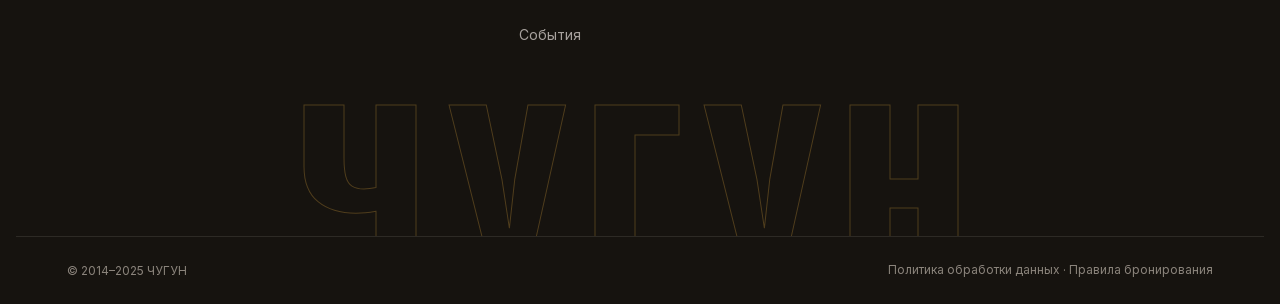
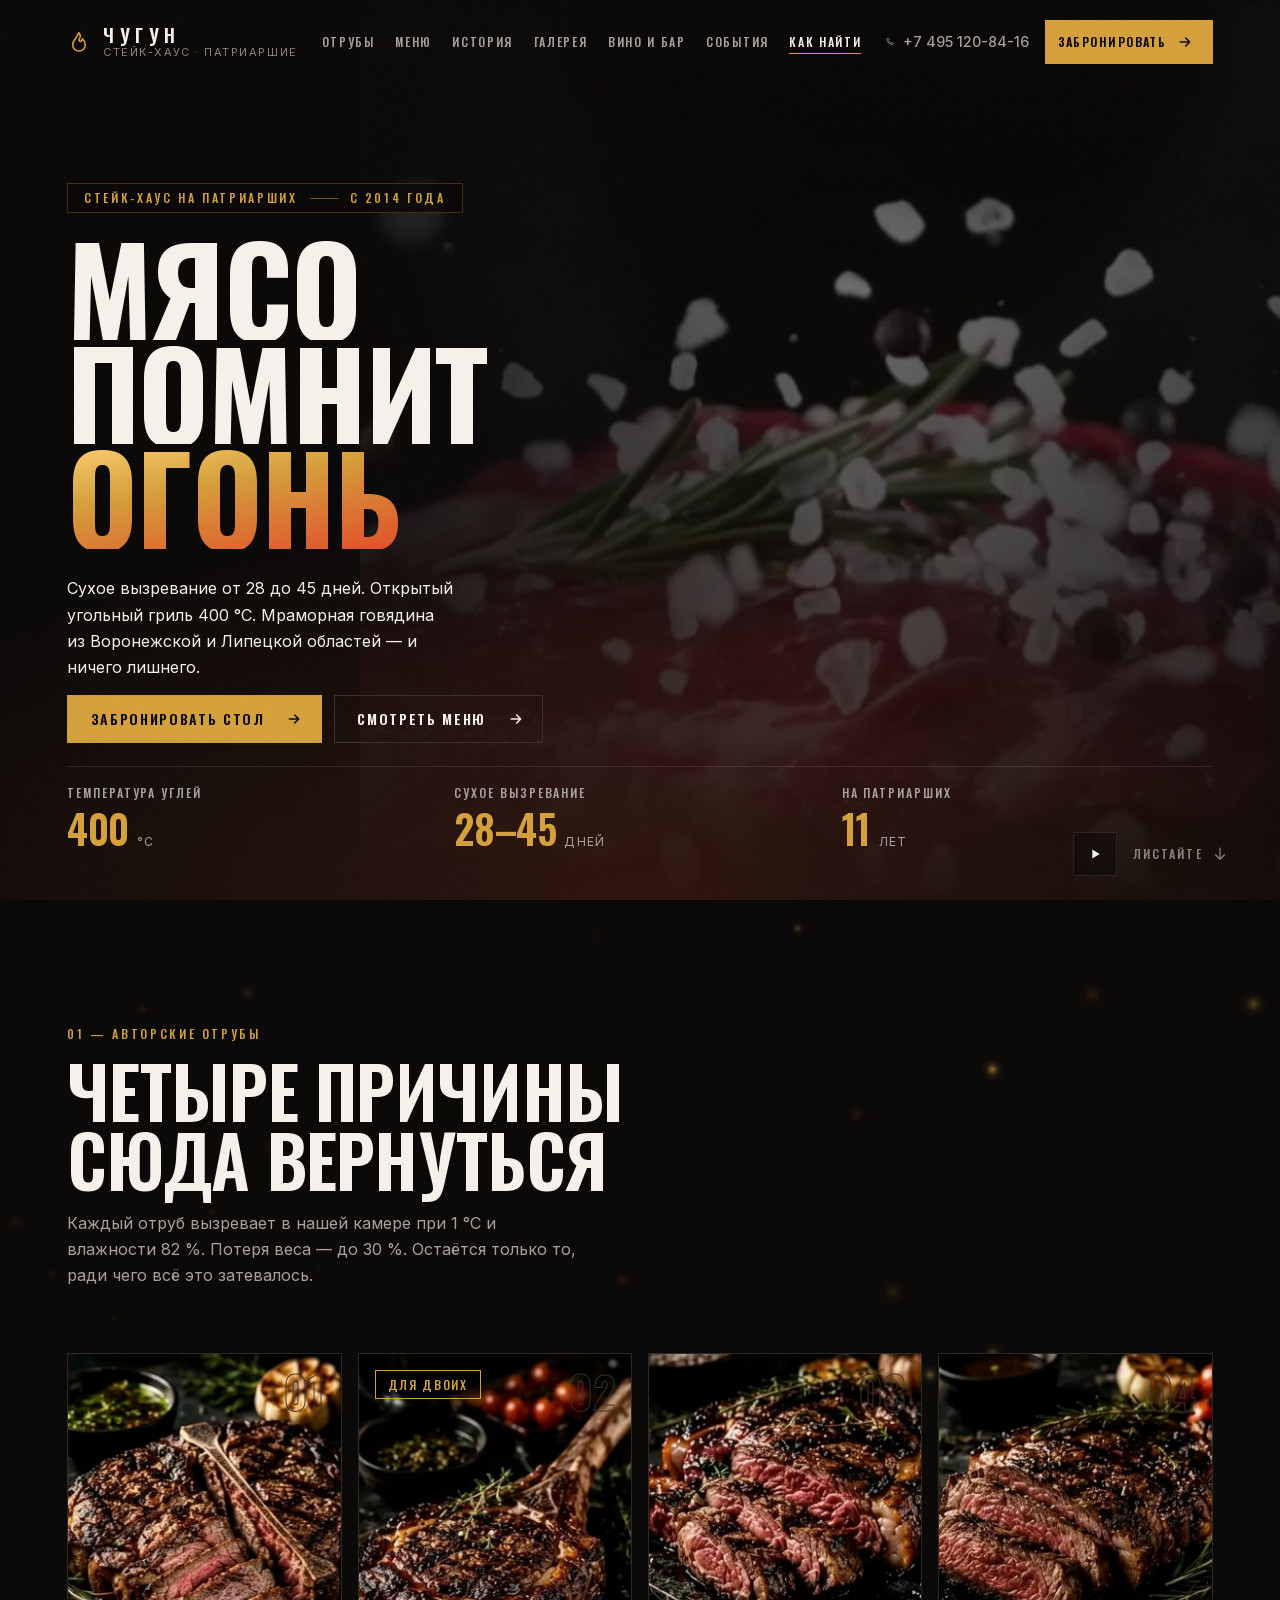
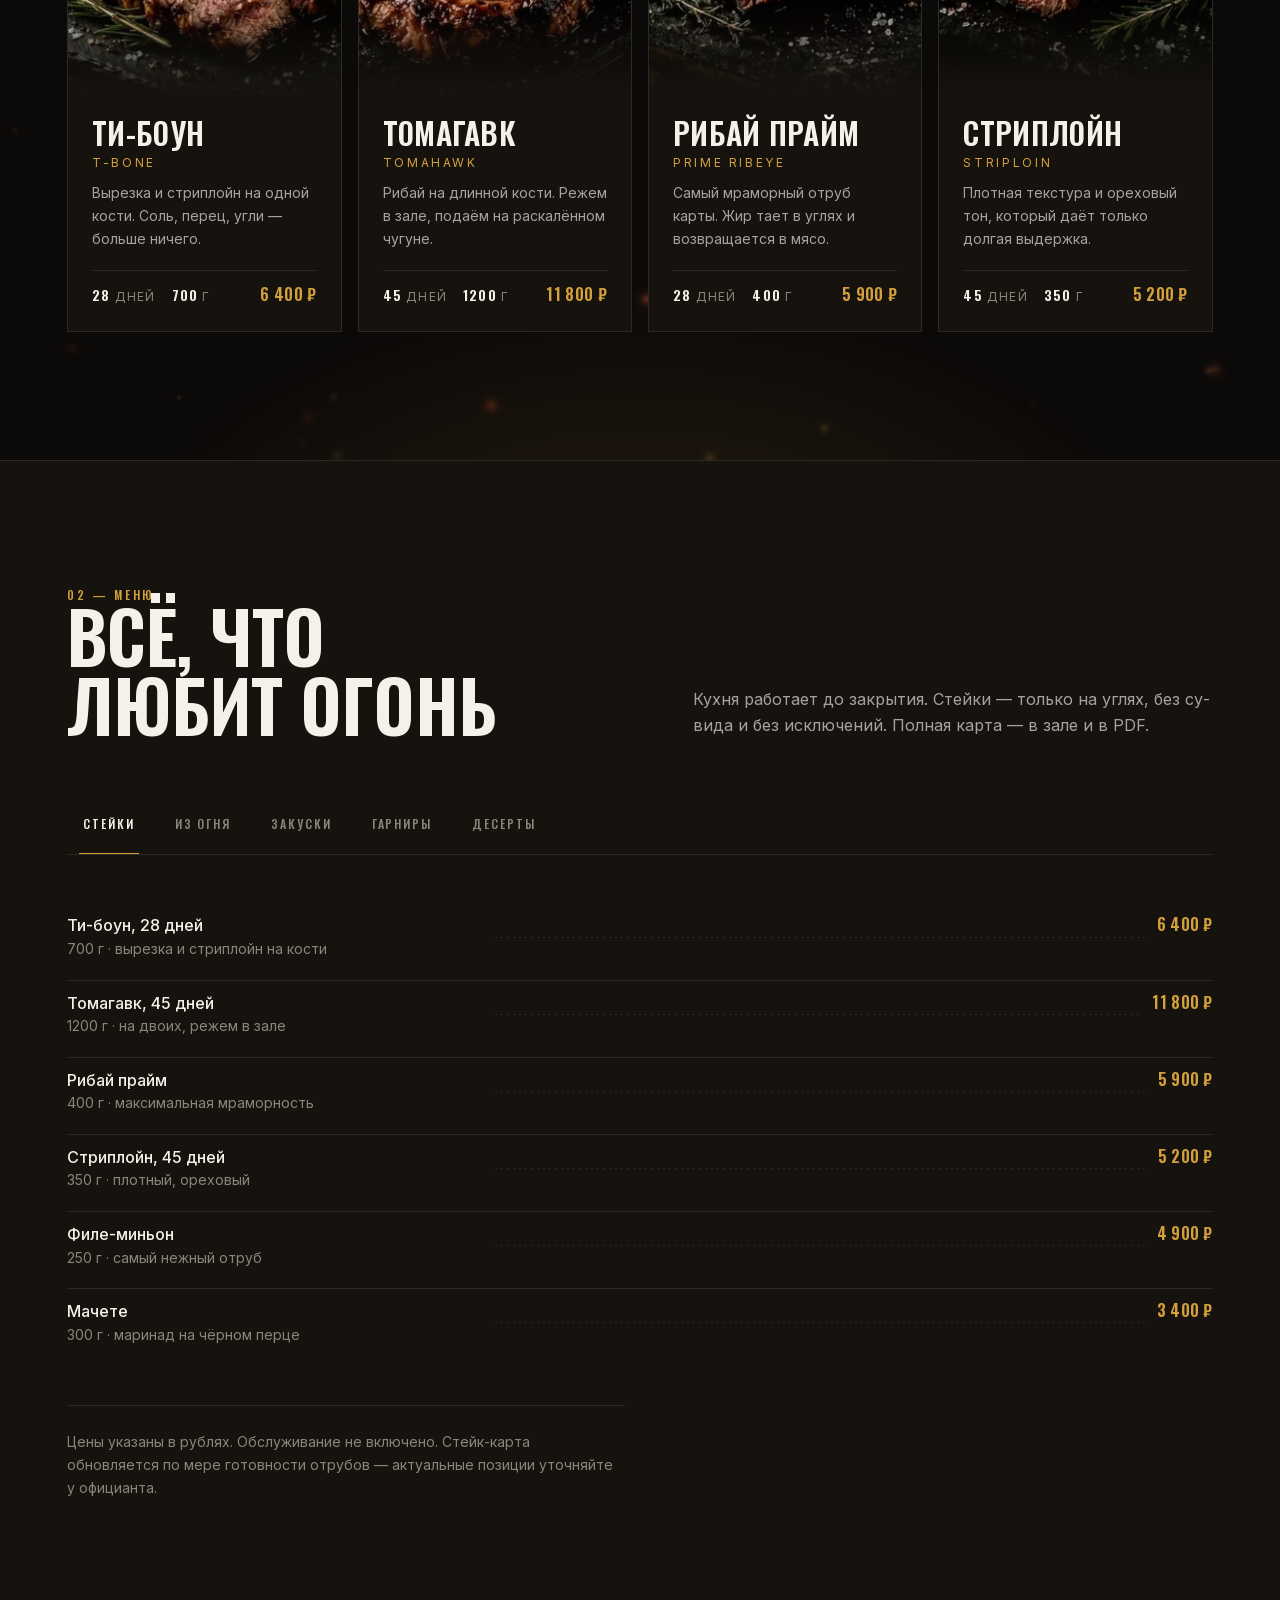
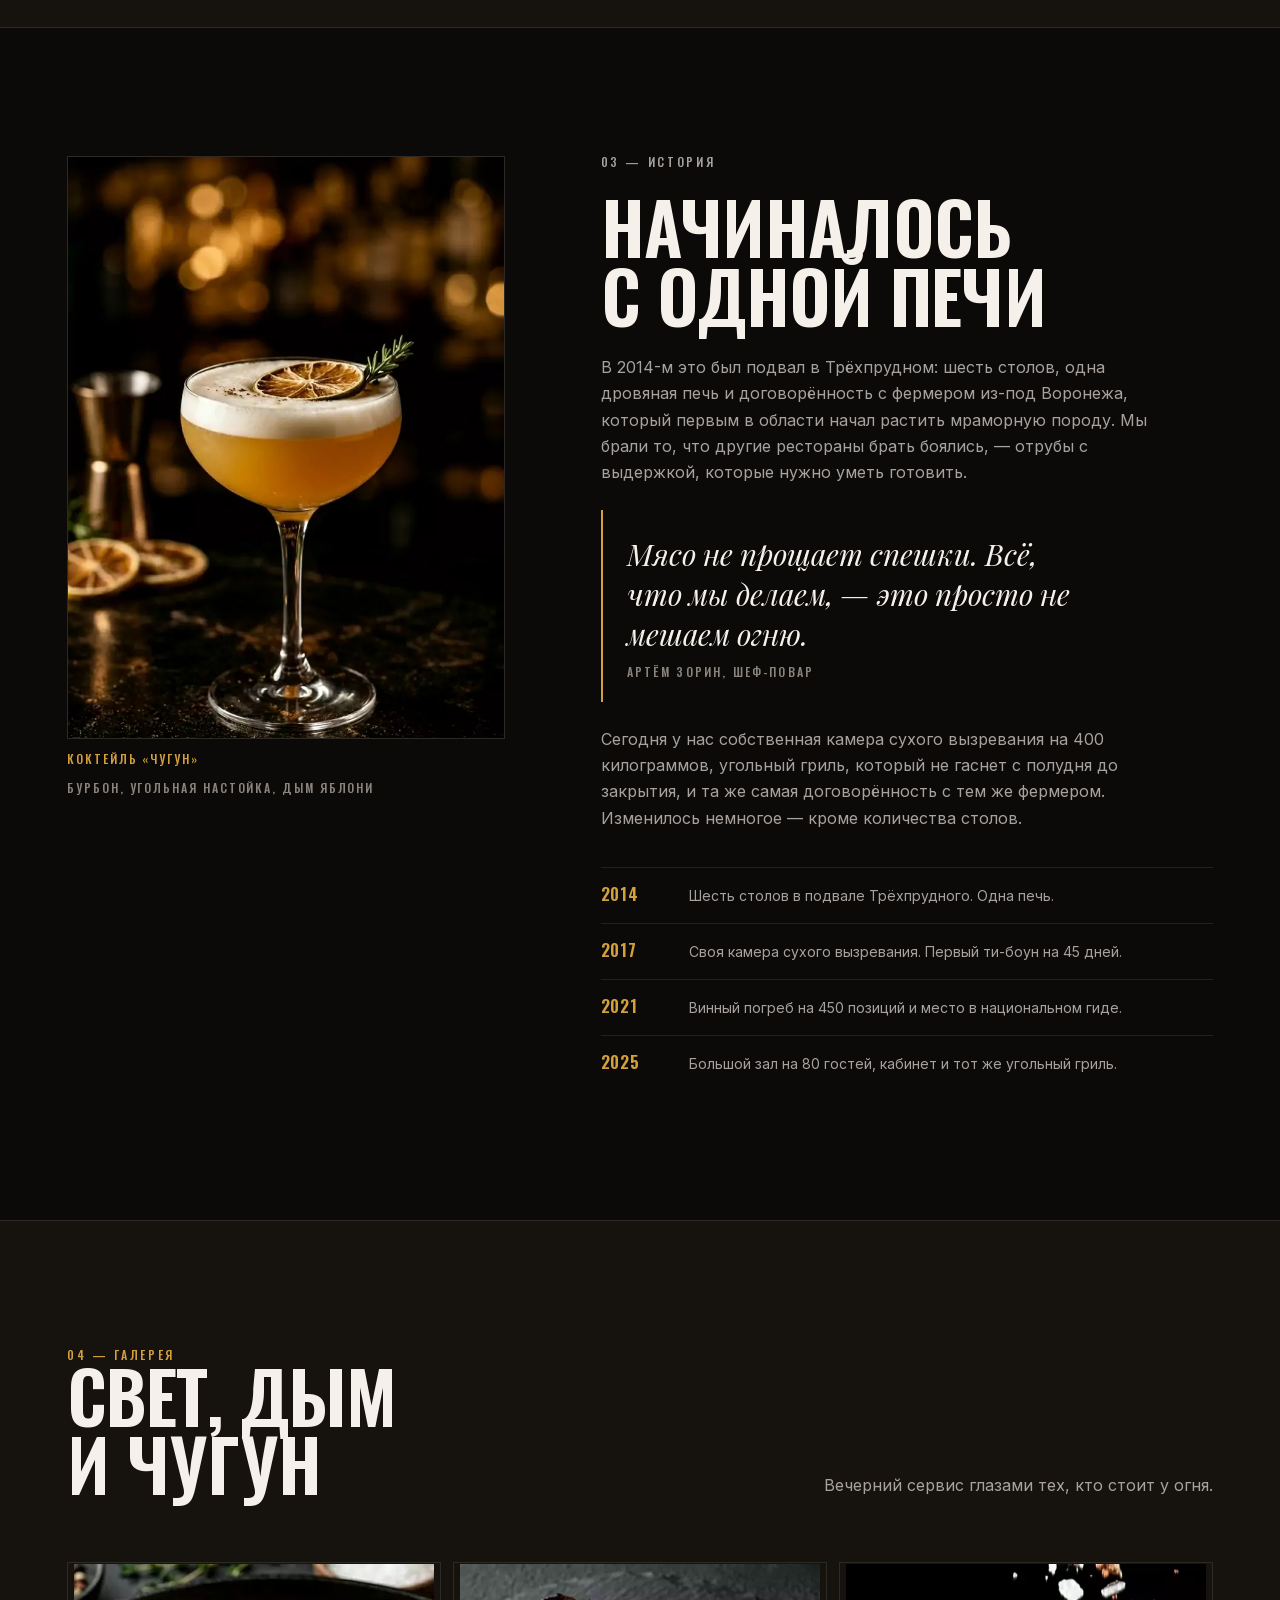
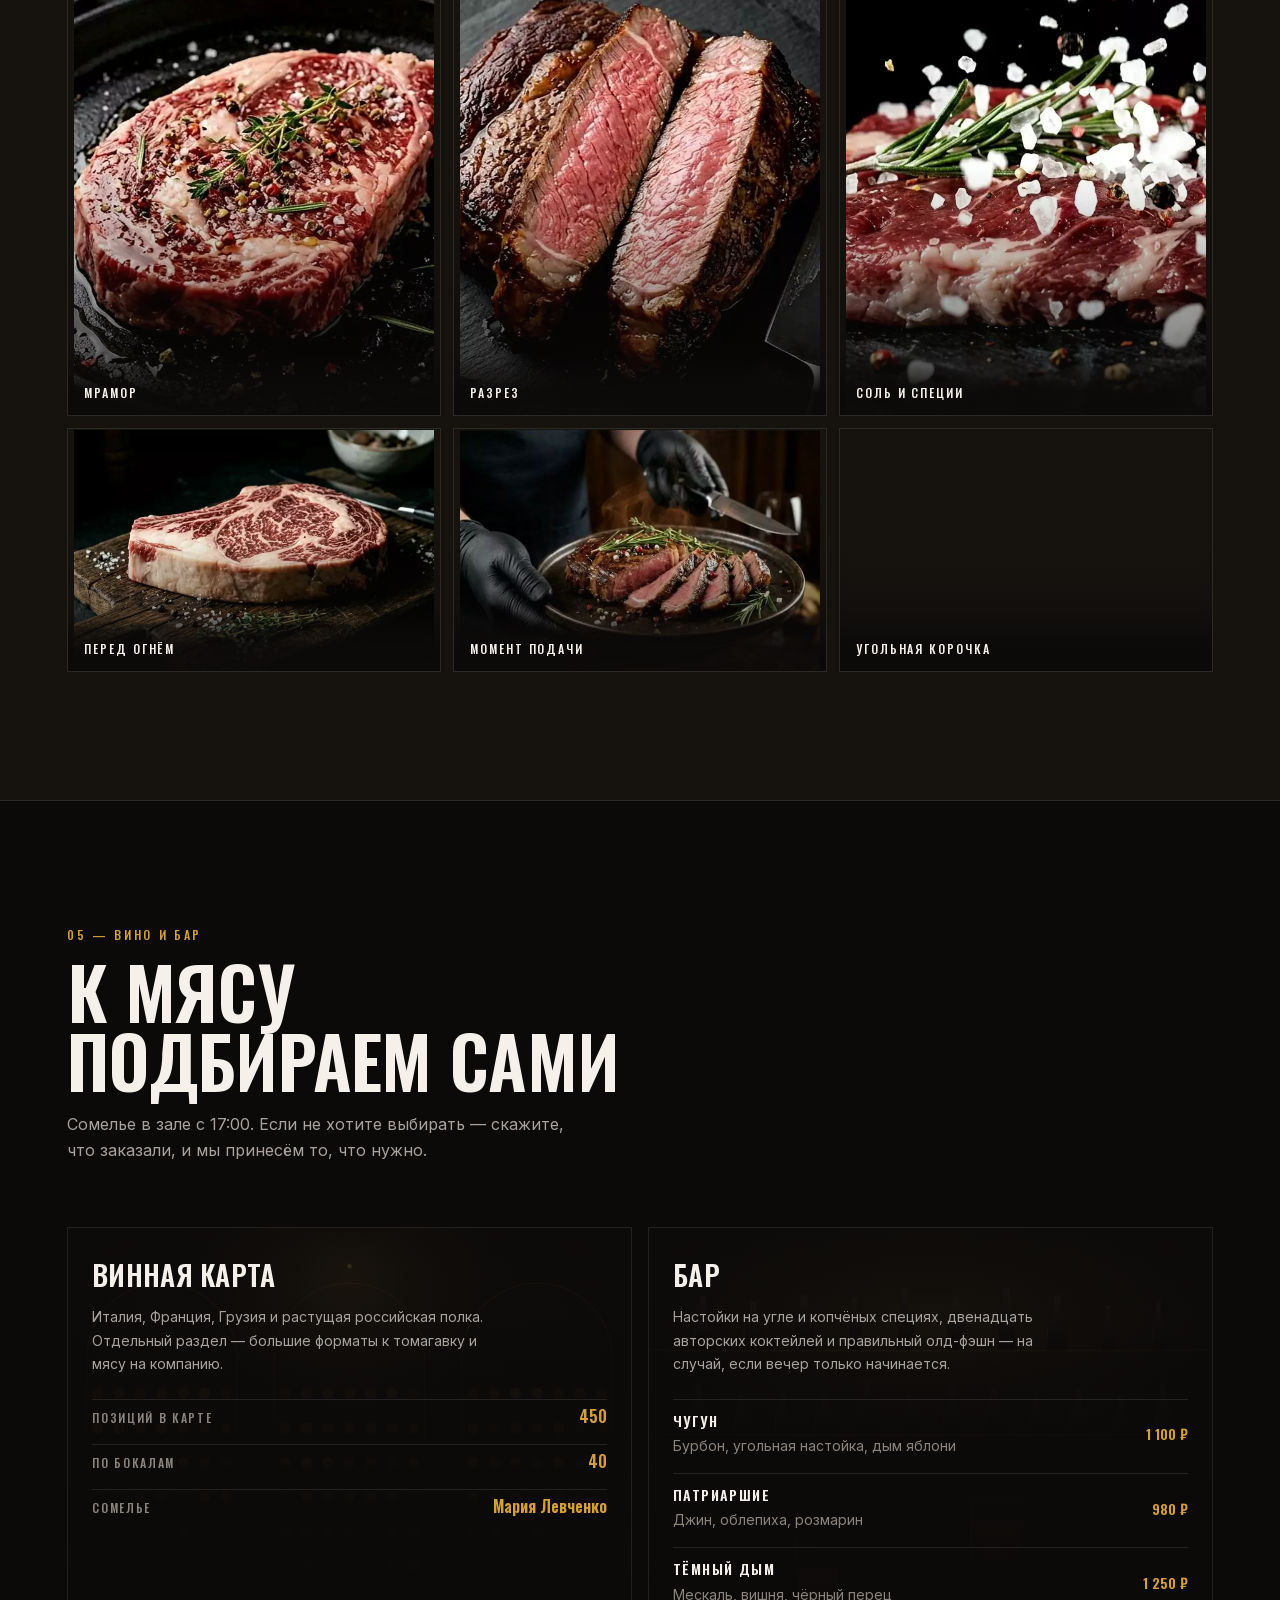
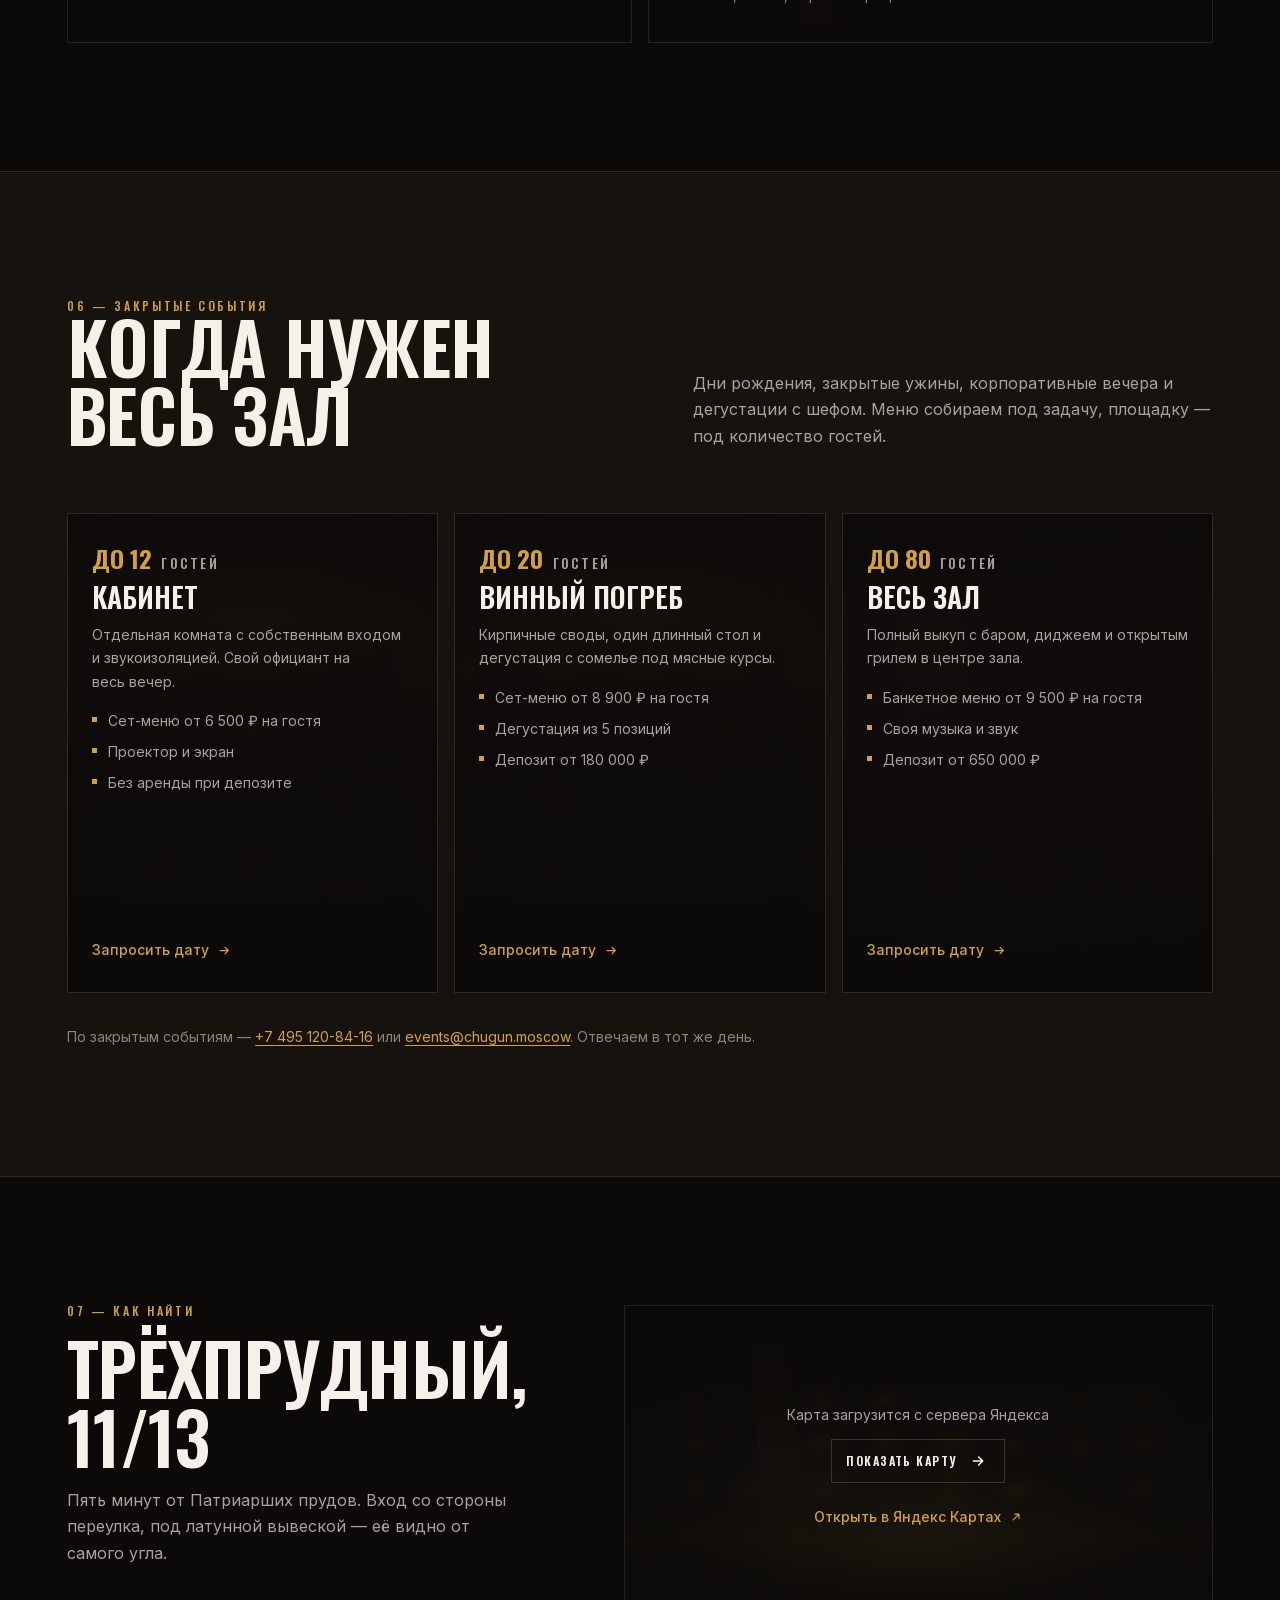
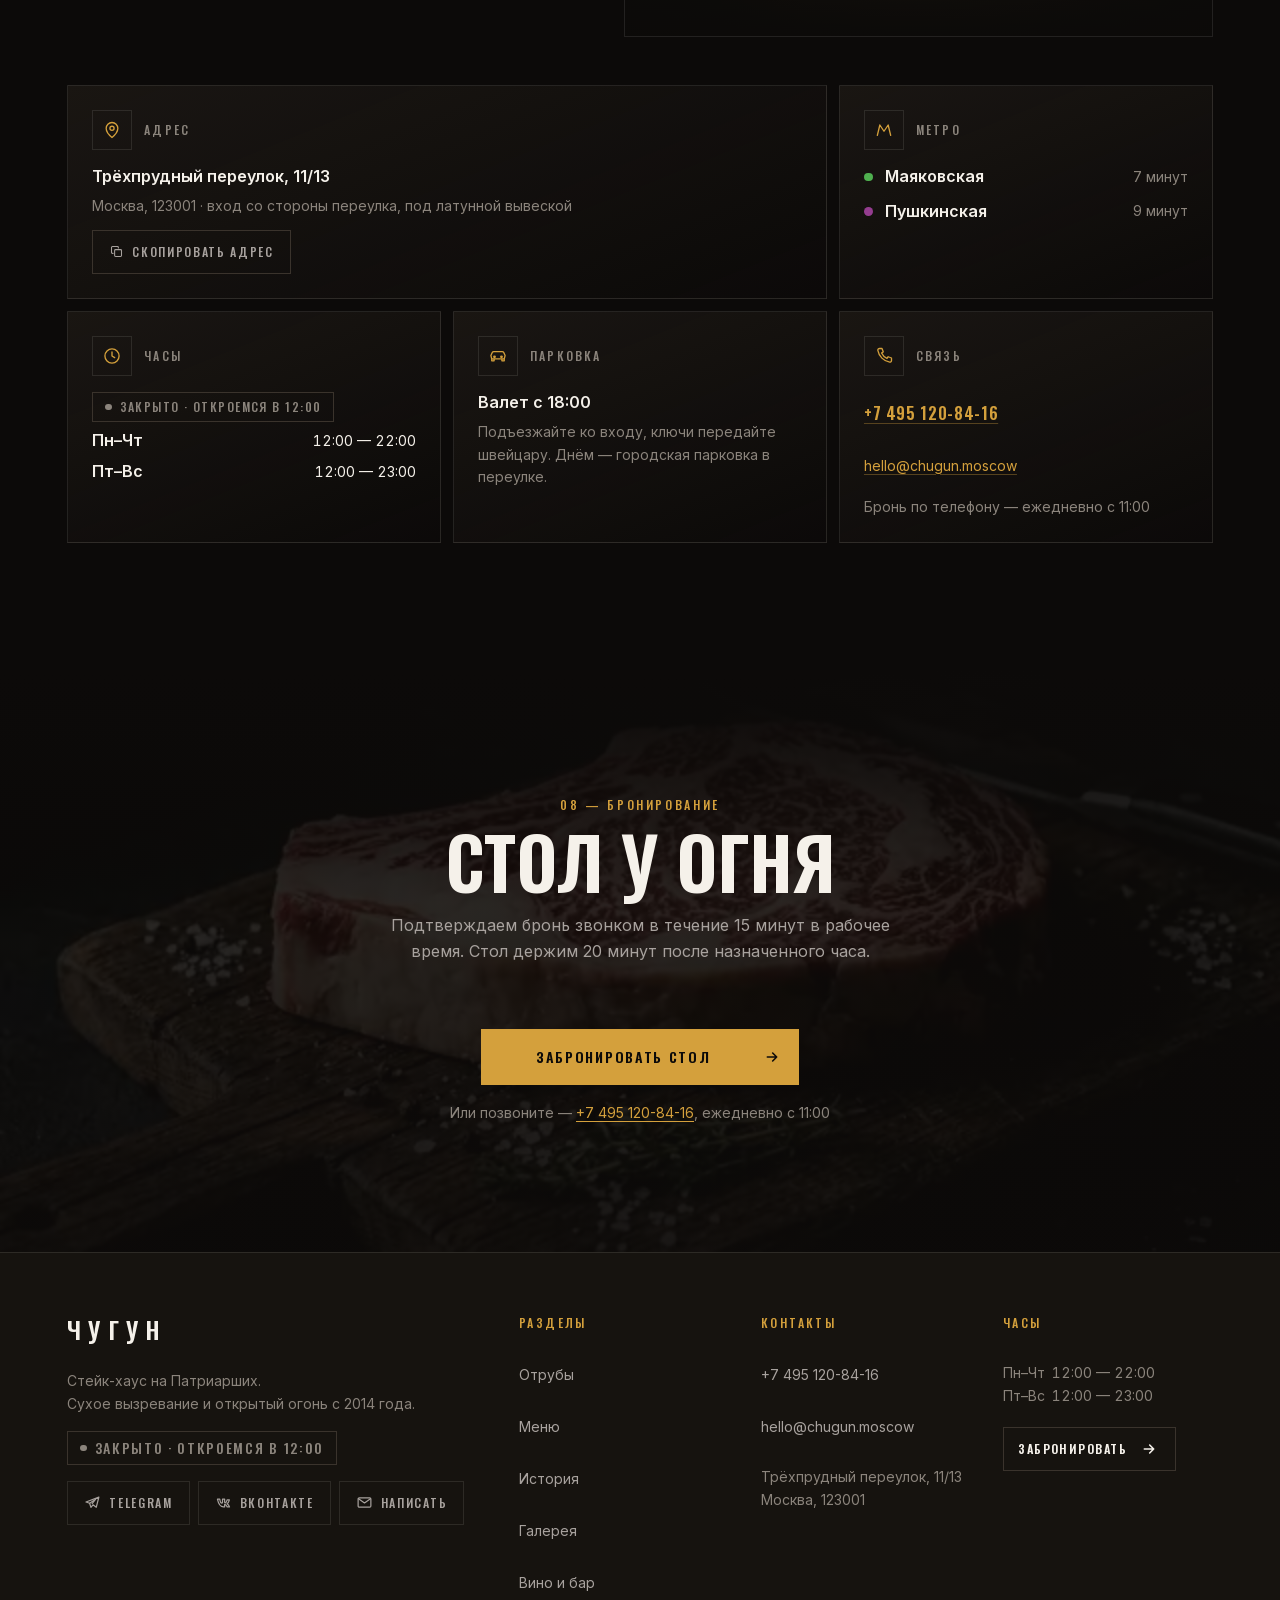
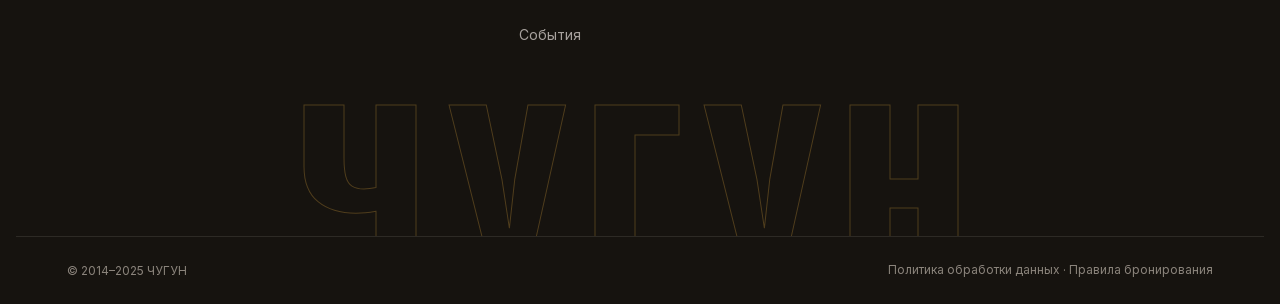
